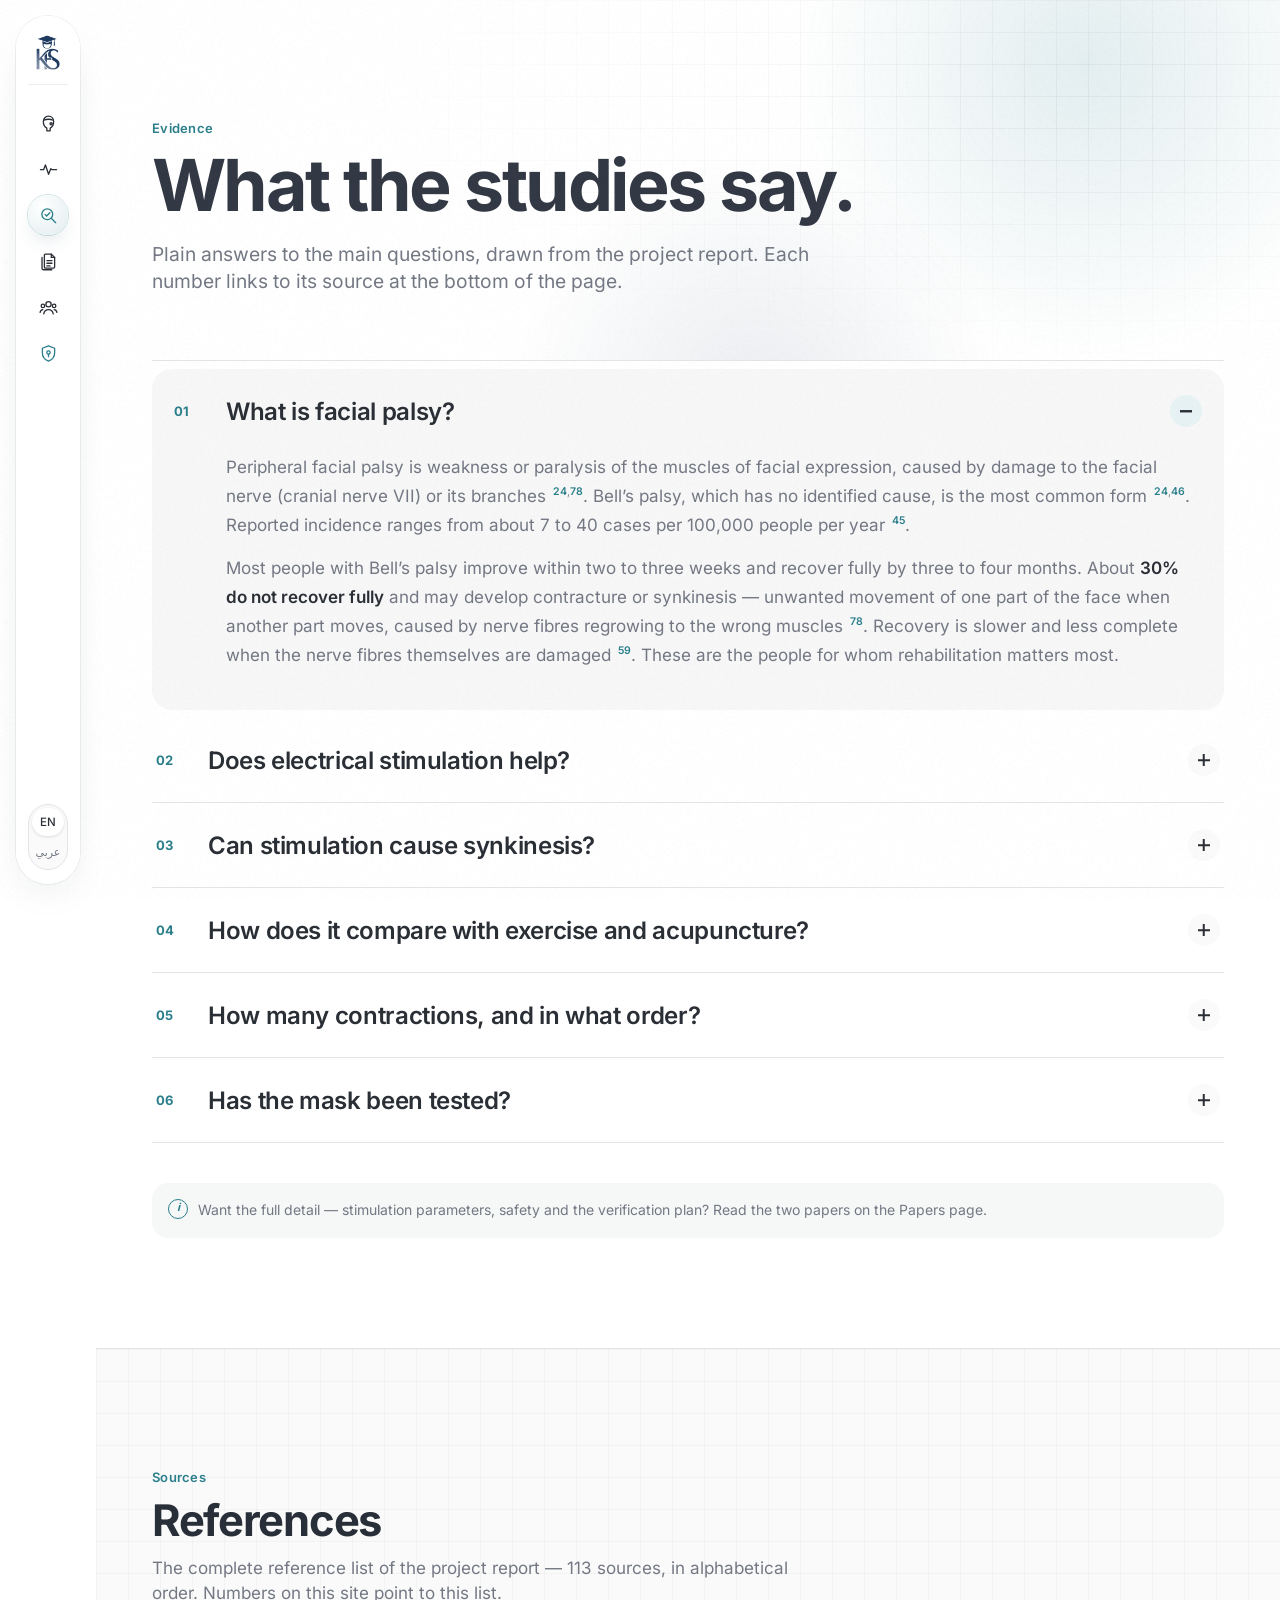
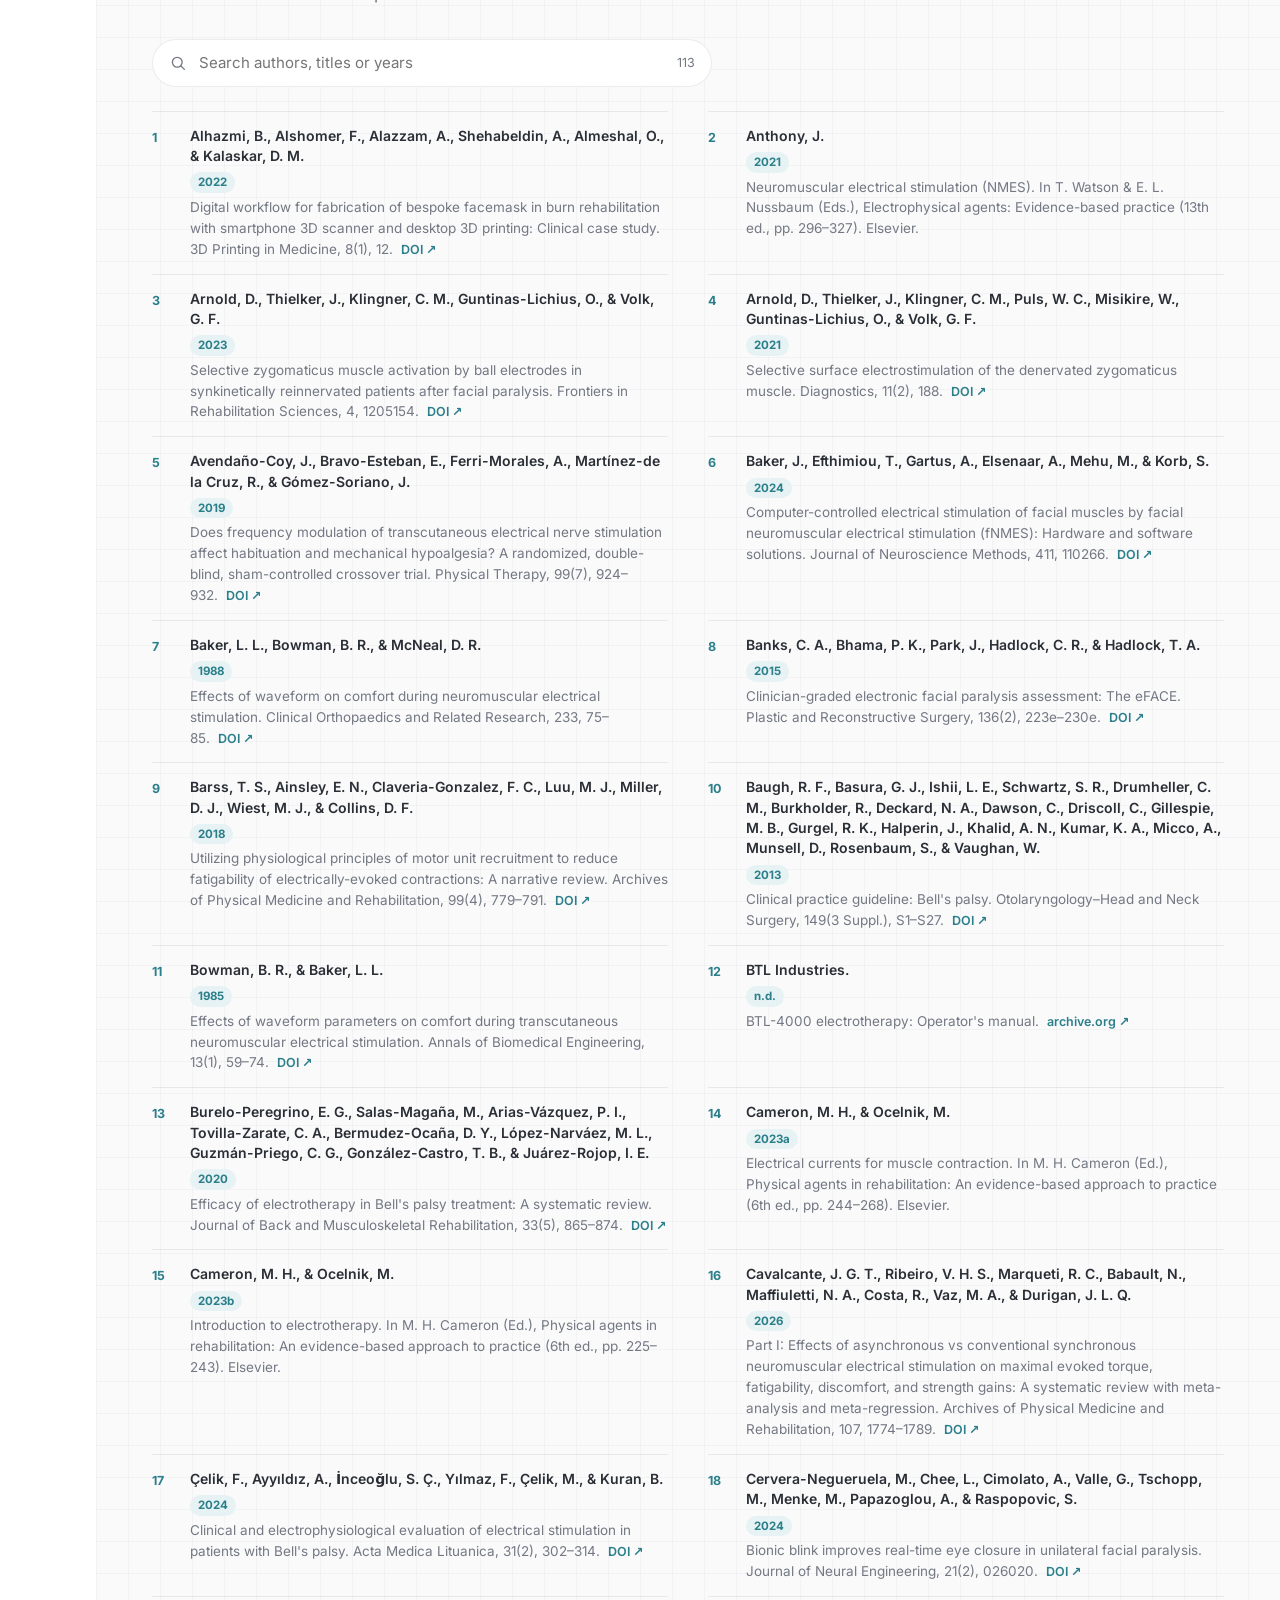
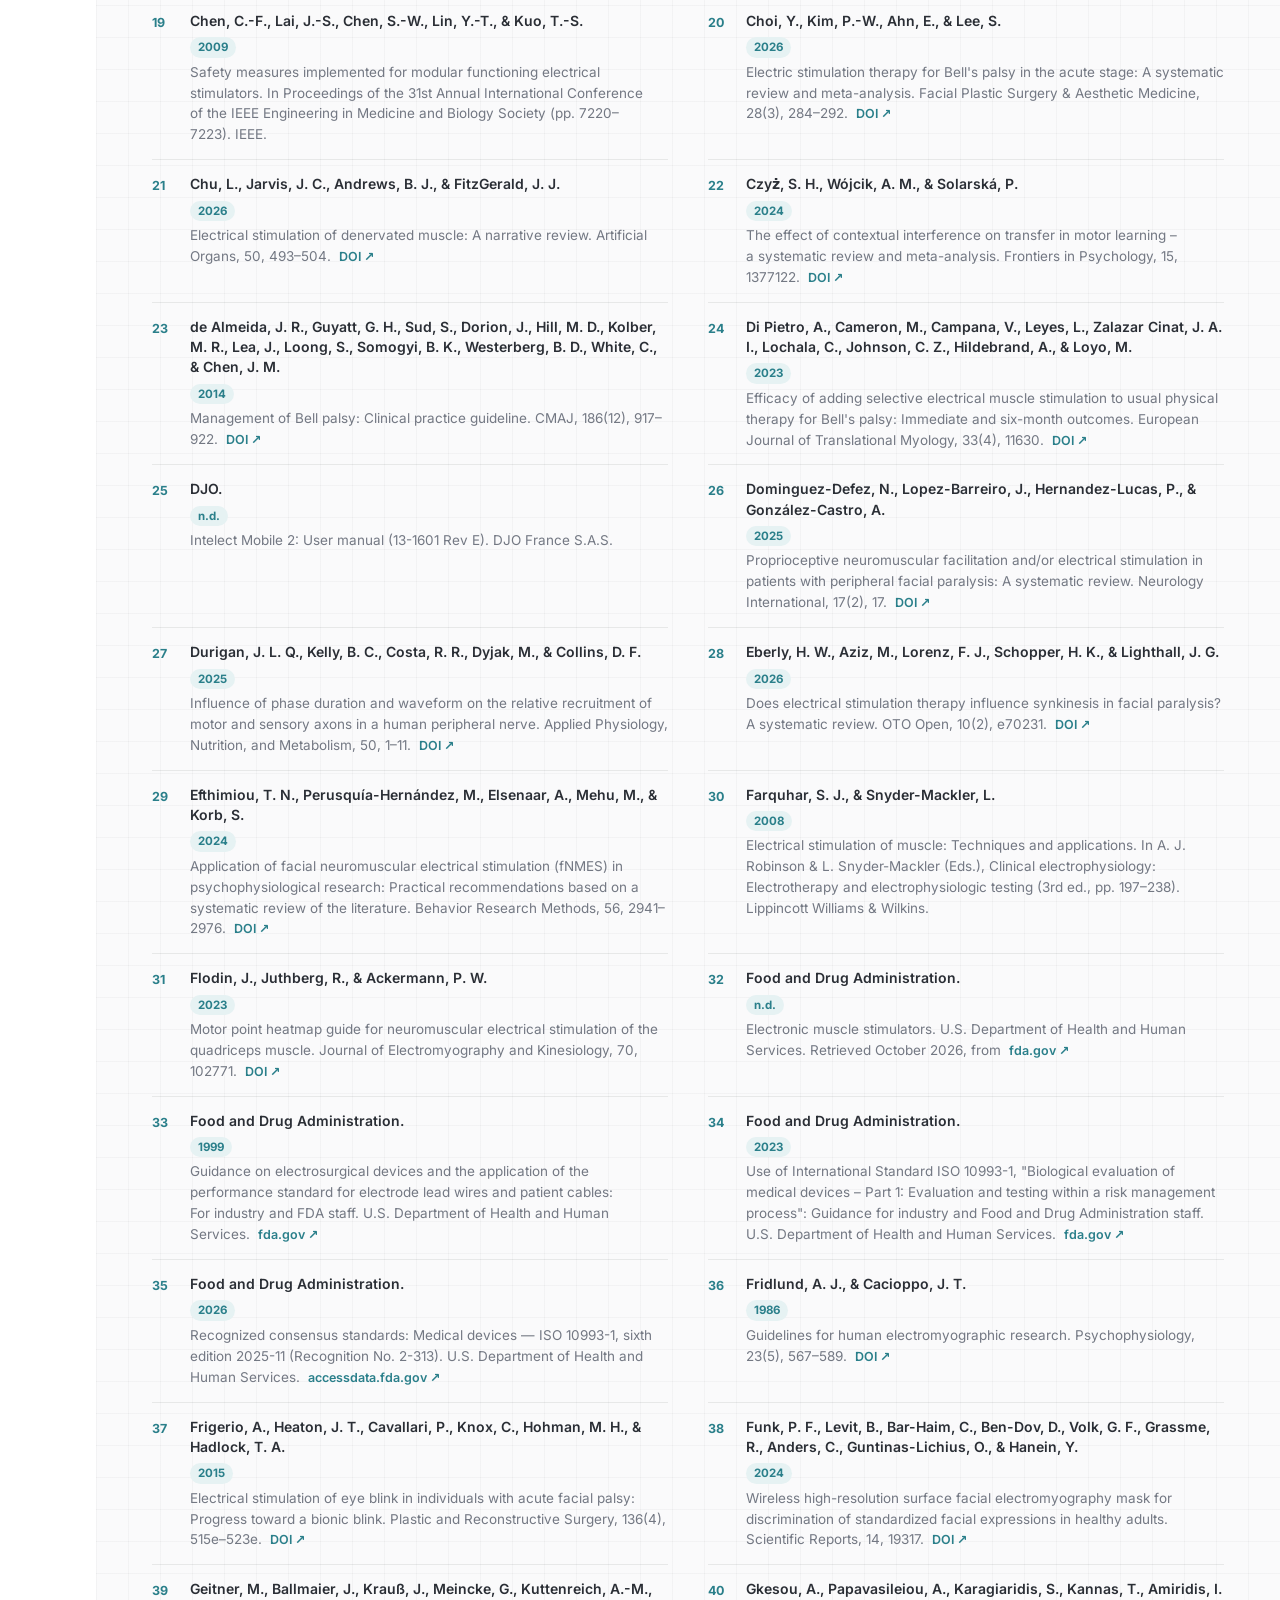
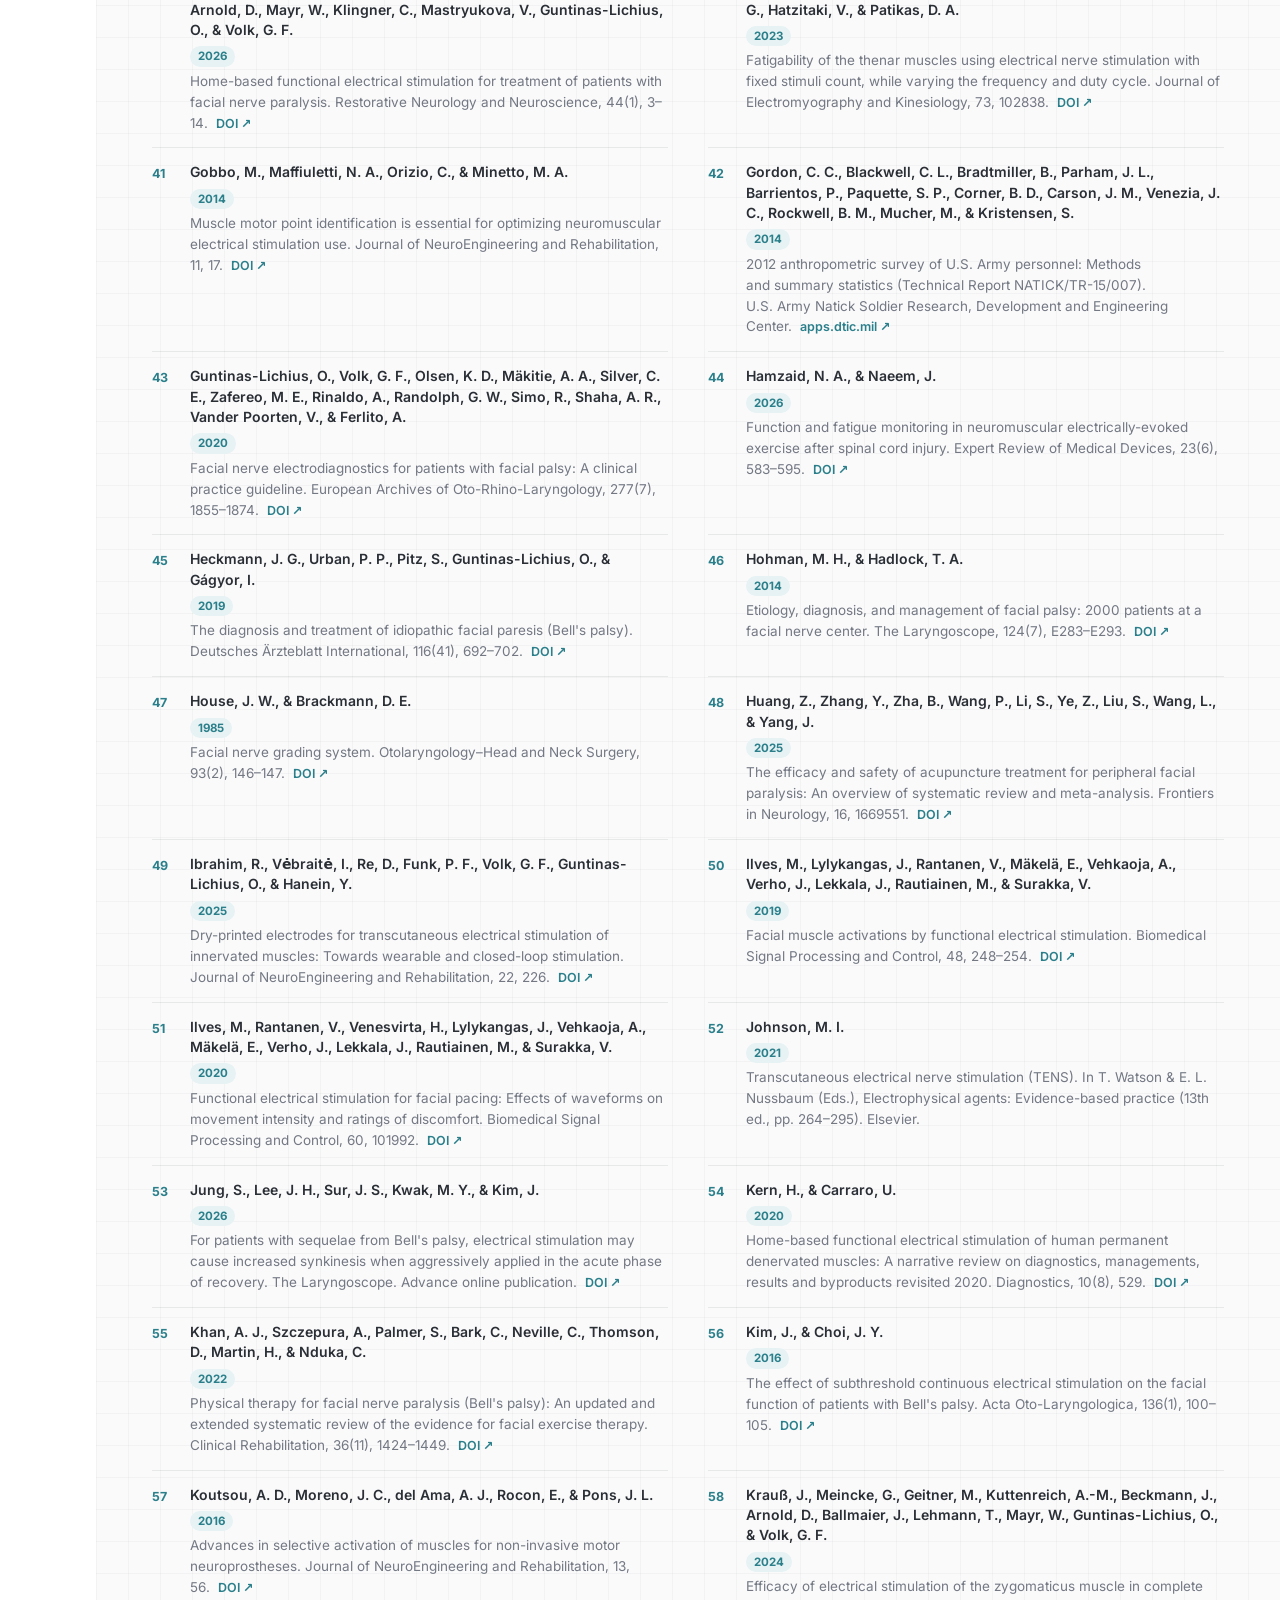
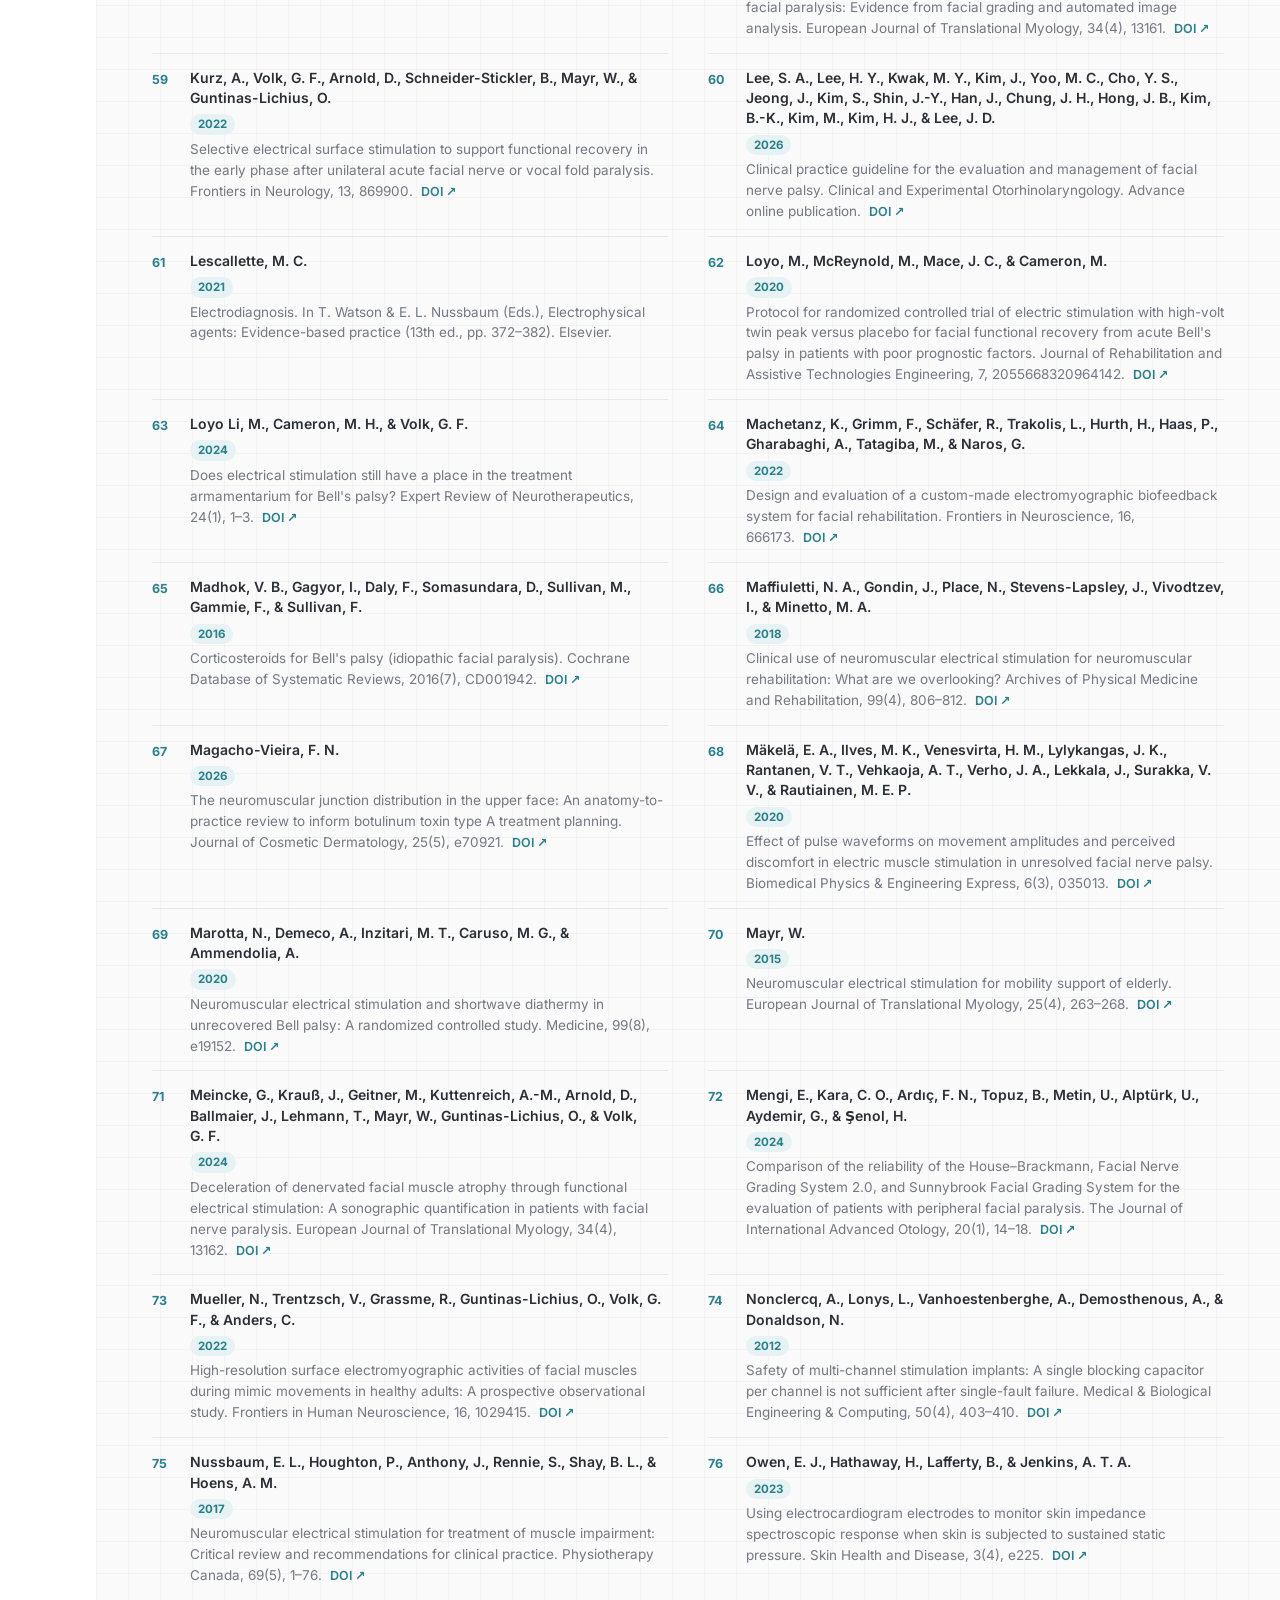
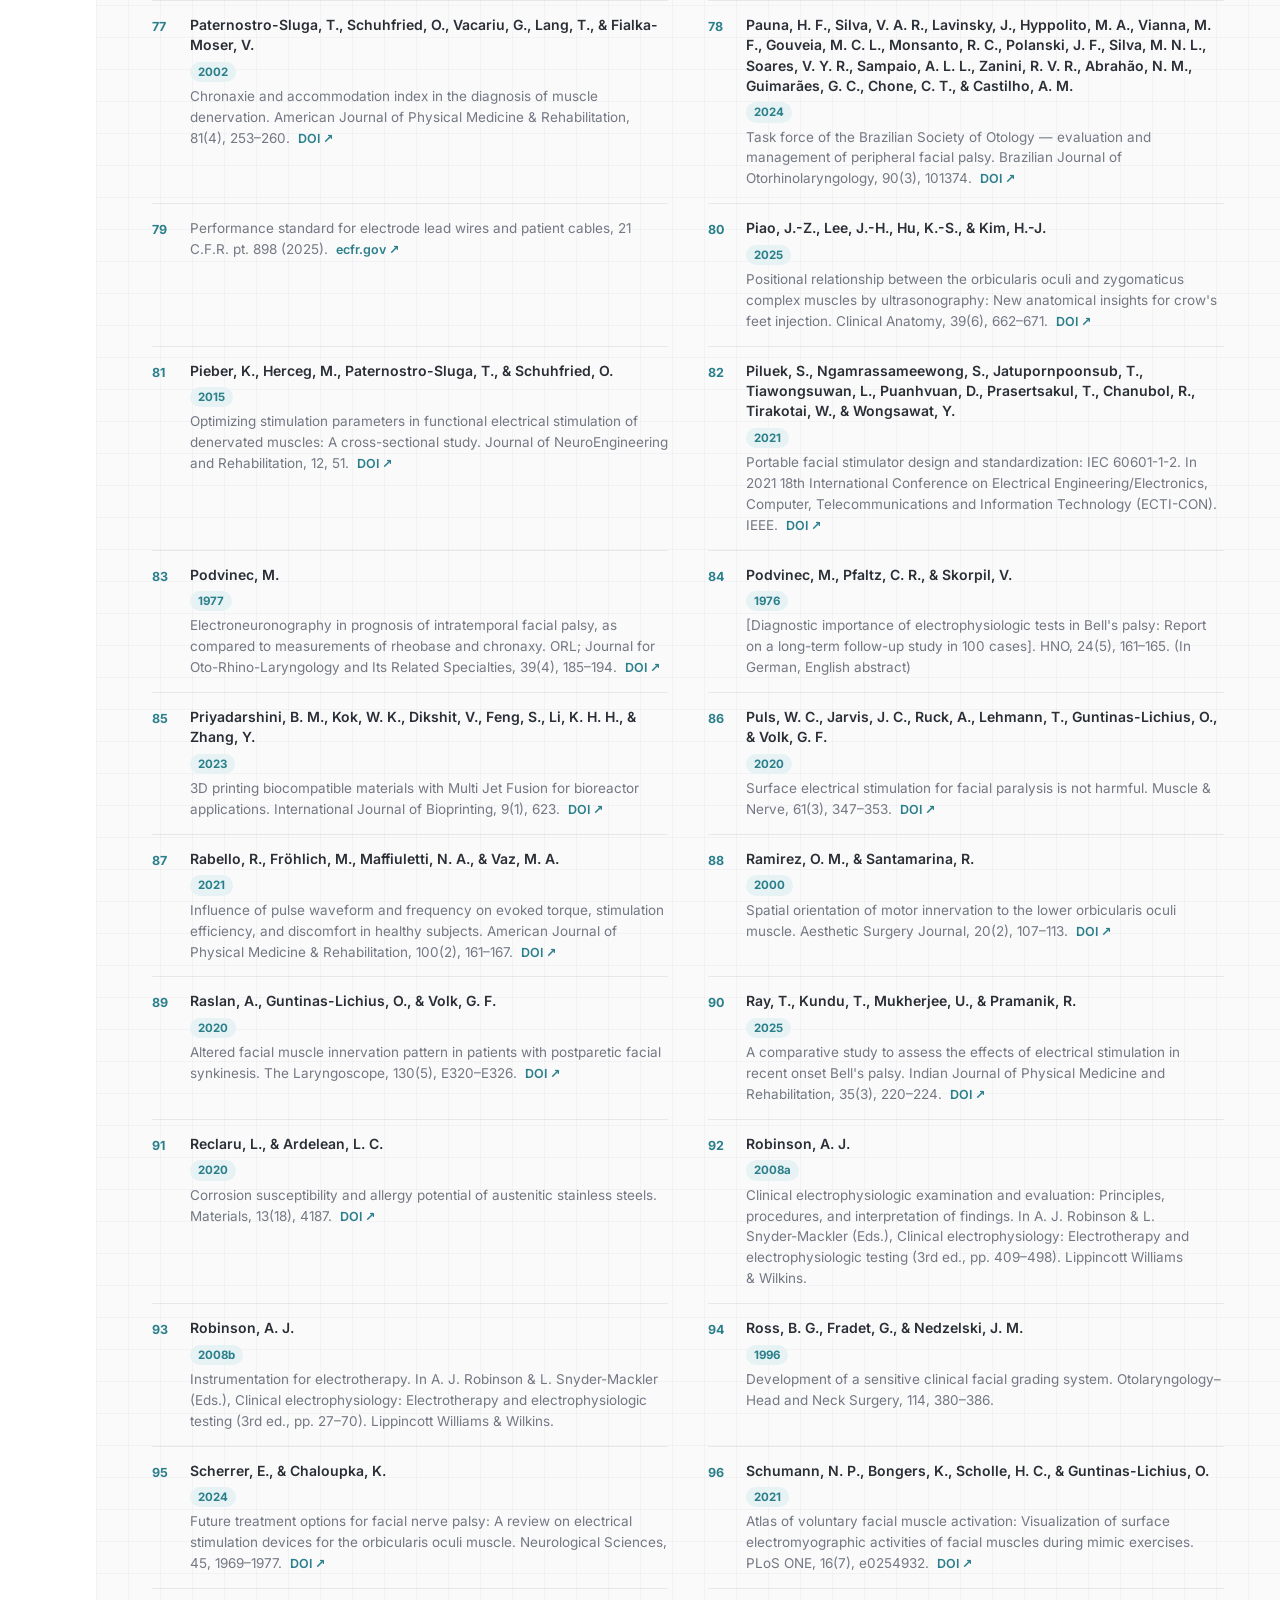
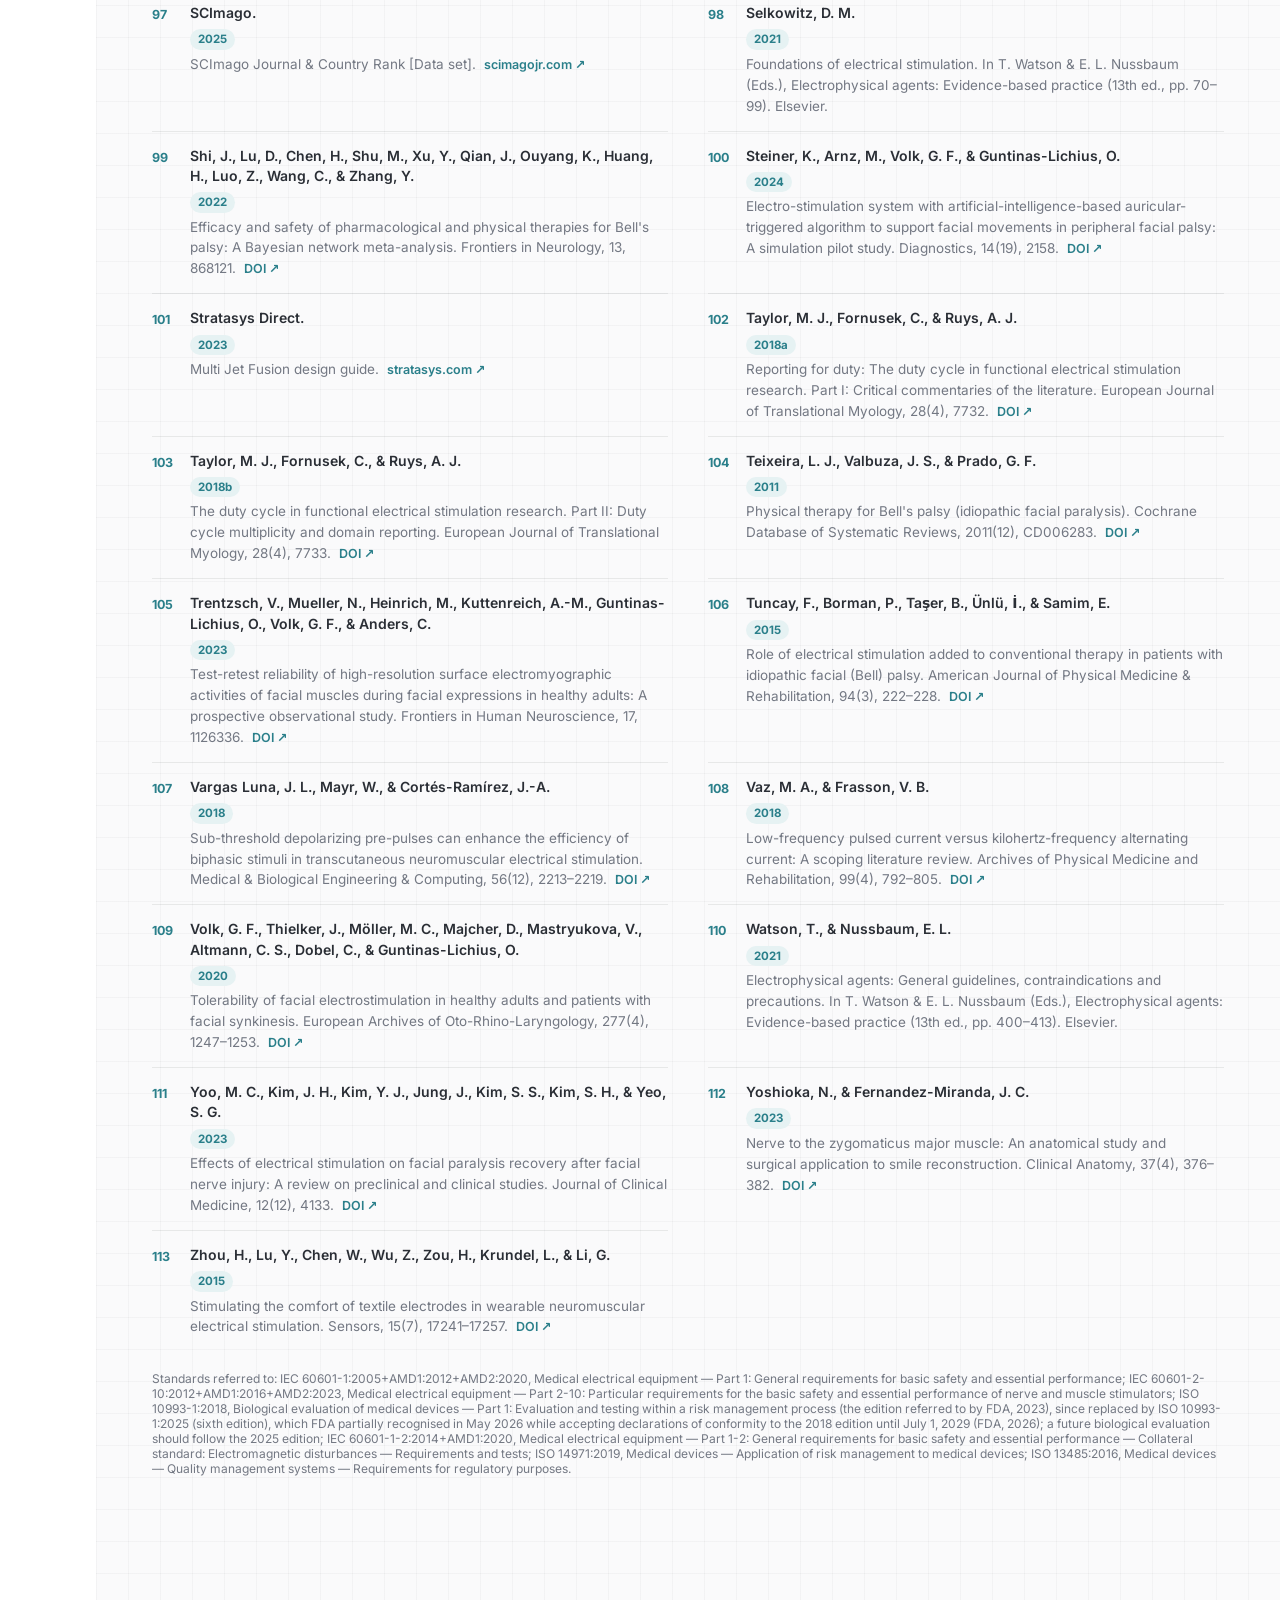
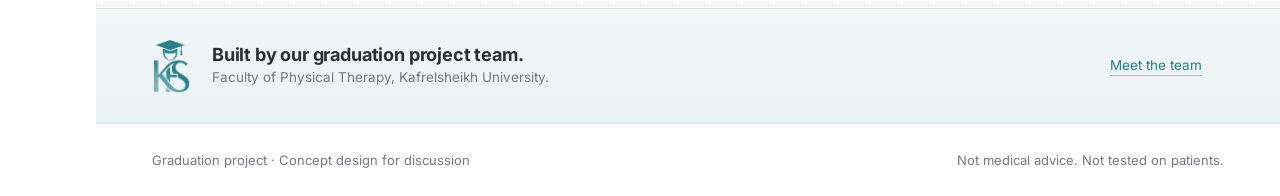
==== evidence.html @ 974e7511 "Story animation modes: Auto (plays once, page scrolls freely) or Scroll, with replay ring Co-Authore" ====
<!doctype html>
<html lang="en" dir="ltr">
<head>
<title>Evidence · Facial Rehabilitation Mask</title>
<meta charset="utf-8">
<meta name="viewport" content="width=device-width,initial-scale=1">
<meta name="description" content="An open-face electrical-stimulation mask for facial palsy rehabilitation — graduation project, Faculty of Physical Therapy, Kafrelsheikh University.">
<meta name="theme-color" content="#FFFFFF">
<link rel="icon" type="image/png" sizes="64x64" href="assets/favicon.png?v=6af64c73">
<link rel="apple-touch-icon" href="assets/apple-touch-icon.png?v=6af64c73">
<link rel="preload" href="assets/fonts/inter-latin-400-normal.woff2" as="font" type="font/woff2" crossorigin>
<link rel="stylesheet" href="assets/site.css?v=6af64c73">

</head>
<body>
<main id="main">
<section class="phero"><div class="wrap">
  <p class="eyebrow rv" data-i="hE"></p>
  <h1 class="rv" data-i="hT"></h1>
  <p class="lede rv" data-i="hL"></p>
</div></section>

<section style="padding-bottom:96px"><div class="wrap">
  <div class="acc rv">
    <details open><summary><span data-i="q1"></span><i aria-hidden="true"></i></summary><div class="body" data-i="a1"></div></details>
    <details><summary><span data-i="q2"></span><i aria-hidden="true"></i></summary><div class="body"><div data-i="a2"></div>
      <div class="ci"><svg viewBox="0 0 600 110" direction="ltr" data-scale="log" role="img" aria-label="Risk ratio 0.65, 95% confidence interval 0.48 to 0.88">
        <line x1="40" y1="60" x2="560" y2="60" stroke="var(--line)"/>
        <line x1="300" y1="22" x2="300" y2="84" stroke="var(--ink2)" stroke-dasharray="3 4"/>
        <g id="ciBar"><line x1="125" y1="50" x2="270" y2="50" stroke="var(--teal)" stroke-width="3" stroke-linecap="round"/><rect x="190" y="43" width="14" height="14" fill="var(--teal)"/></g>
        <text x="304" y="100" text-anchor="start" font-size="12" fill="var(--ink2)">1.0</text>
        <text x="125" y="100" text-anchor="middle" font-size="12" fill="var(--ink2)">0.48</text>
        <text x="266" y="100" text-anchor="end" font-size="12" fill="var(--ink2)">0.88</text>
        <text x="197" y="34" text-anchor="middle" font-size="13" font-weight="600" fill="var(--ink)">RR 0.65</text>
        <text x="60" y="22" font-size="12" fill="var(--ink2)" id="ciL"></text><text x="540" y="22" font-size="12" text-anchor="end" fill="var(--ink2)" id="ciR"></text>
      </svg><div class="cap" data-i="ciCap"></div></div></div></details>
    <details><summary><span data-i="q3"></span><i aria-hidden="true"></i></summary><div class="body" data-i="a3"></div></details>
    <details><summary><span data-i="q4"></span><i aria-hidden="true"></i></summary><div class="body" data-i="a4"></div></details>
    <details><summary><span data-i="q5"></span><i aria-hidden="true"></i></summary><div class="body" data-i="a5"></div></details>
    <details><summary><span data-i="q6"></span><i aria-hidden="true"></i></summary><div class="body" data-i="a6"></div></details>
  </div>
  <p class="strip rv" style="margin-top:40px" data-i="more"></p>
</div></section>

<section class="sec alt" id="refs"><div class="wrap">
  <p class="eyebrow" data-i="rE"></p>
  <h2 class="sec-h" data-i="rT"></h2>
  <p class="sec-p" data-i="rP" style="margin-bottom:32px"></p>
  <div class="rfind"><svg viewBox="0 0 24 24" aria-hidden="true"><circle cx="11" cy="11" r="6.5"/><path d="M16 16l4.5 4.5"/></svg><input id="rq" type="search" autocomplete="off" data-ia="placeholder:rQ" aria-label="Search references"><span id="rn" class="num"></span></div>
  <ol class="refs" id="reflist"></ol>
  <p class="note ltr" id="stdnote" style="margin-top:20px;text-align:left"></p>
</div></section>
</main>
<script type="module">
import { initSite, $ } from './assets/site.js?v=6af64c73';
import { REFS, STD } from './assets/refs.js?v=6af64c73';
const esc = s => s.replace(/&/g, '&amp;').replace(/</g, '&lt;');
const fmtRef = (r, i) => {
  const urlM = r.match(/https?:\/\/[^\s]+[^\s.,;)]/); const url = urlM ? urlM[0] : '';
  let body = url ? r.replace(url, '').replace(/\s+$/, '') : r;
  const m = body.match(/^(.*?)\s\((\d{4}[a-z]?|n\.d\.)\)\.\s(.*)$/);
  const host = url ? (url.includes('doi.org') ? 'DOI' : new URL(url).hostname.replace(/^www\./, '')) : '';
  const link = url ? ` <a class="rl" href="${url}" target="_blank" rel="noopener">${host} ↗</a>` : '';
  const inner = m ? `<span class="ra">${esc(m[1])}</span><span class="ry num">${m[2]}</span><span class="rt">${esc(m[3])}${link}</span>` : `<span class="rt">${esc(body)}${link}</span>`;
  return `<li id="r-${i + 1}" data-q="${esc(r.toLowerCase())}"><b class="rnum num">${i + 1}</b><div>${inner}</div></li>`;
};
$('#reflist').innerHTML = REFS.map(fmtRef).join('');
const rq = $('#rq'), rn = $('#rn'), items = [...document.querySelectorAll('#reflist li')];
const filt = () => { const q = rq.value.trim().toLowerCase(); let n = 0; items.forEach(li => { const ok = !q || li.dataset.q.includes(q); li.hidden = !ok; n += ok; }); rn.textContent = q ? n + ' / ' + items.length : items.length; };
rq.addEventListener('input', filt); filt();
document.querySelectorAll('.acc summary').forEach((s, i) => s.insertAdjacentHTML('afterbegin', `<b class="qn num">${String(i + 1).padStart(2, '0')}</b>`));
$('#stdnote').textContent = STD;
const T = {
 en: {
  hE: 'Evidence', hT: 'What the studies say.', hL: 'Plain answers to the main questions, drawn from the project report. Each number links to its source at the bottom of the page.',
  q1: 'What is facial palsy?',
  a1: '<p>Peripheral facial palsy is weakness or paralysis of the muscles of facial expression, caused by damage to the facial nerve (cranial nerve VII) or its branches [[DiPietro2023,Pauna2024]]. Bell’s palsy, which has no identified cause, is the most common form [[Hohman2014,DiPietro2023]]. Reported incidence ranges from about 7 to 40 cases per 100,000 people per year [[Heckmann2019]].</p><p>Most people with Bell’s palsy improve within two to three weeks and recover fully by three to four months. About <strong>30% do not recover fully</strong> and may develop contracture or synkinesis — unwanted movement of one part of the face when another part moves, caused by nerve fibres regrowing to the wrong muscles [[Pauna2024]]. Recovery is slower and less complete when the nerve fibres themselves are damaged [[Kurz2022]]. These are the people for whom rehabilitation matters most.</p>',
  q2: 'Does electrical stimulation help?',
  a2: '<p><strong>The evidence is mixed.</strong> None of the guidelines in our evidence base recommends electrical stimulation; two advise against it [[deAlmeida2014,Pauna2024]], and the newest does not address it [[Lee2026]].</p><p>The electrotherapy textbook counts seven controlled trials in Bell’s palsy: five found a weak benefit and two found neither benefit nor harm, with small samples and variable parameters [[Cameron2023a]]. A 2020 review reported improvement when stimulation was combined with other treatments [[Burelo2020]]. A 2026 meta-analysis found that stimulation started within seven days reduced the risk of incomplete recovery — but 13 of its 14 trials used electroacupuncture, so the result does not transfer directly to the surface stimulation this mask would deliver [[Choi2026]].</p>',
  ciL: 'favours stimulation', ciR: 'favours usual care',
  ciCap: 'Risk of incomplete recovery, add-on stimulation vs usual care: risk ratio 0.65 (95% CI 0.48–0.88), moderate certainty [[Choi2026]]. Values below 1 favour stimulation.',
  q3: 'Can stimulation cause synkinesis?',
  a3: '<p>It is a known concern. Stimulation could reinforce misdirected nerve regrowth, which is why selective, well-controlled stimulation and monitoring for synkinesis matter [[Yoo2023]].</p><p>A 2026 review of six studies found that stimulation appeared to help overall facial function <strong>without significant extra risk of synkinesis</strong>, while calling for more research [[Eberly2026]]. In contrast, a 2026 cohort of 317 patients with severe Bell’s palsy linked <strong>non-selective</strong> stimulation with higher synkinesis scores, most of all when it was started in the acute phase [[Jung2026]].</p>',
  q4: 'How does it compare with exercise and acupuncture?',
  a4: '<p><strong>Exercise has the more consistent evidence.</strong> A Cochrane review found low-quality evidence that tailored facial exercises help [[Teixeira2011]]; a 2022 update added seven trials, and all four high-quality ones were positive [[Khan2022]]. In the analyses behind the 2026 Korean guideline, facial rehabilitation raised the Sunnybrook score by about 11.9 points, above the 10-point minimal clinically important difference [[Lee2026]].</p><p>Acupuncture has many reviews, but of low quality: of 17 systematic reviews, 14 were rated very low and 3 low [[Huang2025]], and neither the American nor the Brazilian guideline recommends it [[Baugh2013,Pauna2024]].</p><p>That is why the mask is designed to <strong>add to</strong> exercise therapy, not replace it.</p>',
  q5: 'How many contractions, and in what order?',
  a5: '<p>In the project, muscles are stimulated one at a time, and <strong>all contractions for one muscle are completed before the next muscle starts</strong>. The number is set by the clinician. Published Bell’s palsy studies used:</p><ul><li>3 sets of 30 minimal contractions per muscle [[Tuncay2015,Ray2025]]</li><li>5 strong contractions per muscle [[DiPietro2023]]</li><li>10 contractions per muscle, one muscle at a time — a trial protocol that has not yet reported results [[Loyo2020]]</li></ul><p>No study has compared this order with moving to the next muscle after each contraction, so the order is a design choice still to be evaluated. Each contraction ramps up, holds and ramps down — ramps help to prevent pain [[Nussbaum2017]].</p>',
  q6: 'Has the mask been tested?',
  a6: '<p><strong>Not yet.</strong> The project covers the evidence review, the design requirements and a concept design. No bench or clinical testing has been done. Any study on volunteers or patients would need ethics approval and clinical supervision, and the device is meant as a rehabilitation aid used under a clinician’s control, alongside medical treatment and exercise therapy.</p>',
  more: 'Want the full detail — stimulation parameters, safety and the verification plan? Read the two papers on the Papers page.',
  rQ: 'Search authors, titles or years', rE: 'Sources', rT: 'References', rP: 'The complete reference list of the project report — 113 sources, in alphabetical order. Numbers on this site point to this list.',
 },
 ar: {
  hE: 'الأدلة', hT: 'ماذا تقول الدراسات؟', hL: 'إجابات مبسّطة عن الأسئلة الأساسية، مأخوذة من تقرير المشروع. كل رقم يقودك إلى مصدره في أسفل الصفحة.',
  q1: 'ما هو شلل الوجه؟',
  a1: '<p>شلل الوجه الطرفي هو ضعف أو شلل في عضلات تعبيرات الوجه، سببه إصابة العصب الوجهي (العصب القحفي السابع) أو فروعه [[DiPietro2023,Pauna2024]]. وشلل بِل، الذي لا يُعرف له سبب محدد، هو أكثر أنواعه شيوعًا [[Hohman2014,DiPietro2023]]. وتتراوح الإصابات الجديدة المسجّلة بين نحو 7 و40 حالة لكل 100,000 شخص سنويًا [[Heckmann2019]].</p><p>معظم مرضى شلل بِل يتحسنون خلال أسبوعين إلى ثلاثة، ويتعافون تمامًا خلال ثلاثة إلى أربعة أشهر. لكن <strong>نحو 30% لا يتعافون تمامًا</strong>، وقد تظهر لديهم تقلصات أو حركات مصاحبة (synkinesis)، أي أن يتحرك جزء من الوجه دون إرادة عند تحريك جزء آخر، لأن الألياف العصبية تنمو من جديد نحو عضلات خاطئة [[Pauna2024]]. ويكون التعافي أبطأ وأقل اكتمالًا عندما تتضرر الألياف العصبية نفسها [[Kurz2022]]. وهؤلاء هم أكثر من يحتاج إلى التأهيل.</p>',
  q2: 'هل يفيد التحفيز الكهربائي؟',
  a2: '<p><strong>الأدلة متباينة.</strong> لا يوصي أيٌّ من الأدلة الإرشادية التي راجعناها بالتحفيز الكهربائي، واثنان منها ينصحان بعدم استخدامه [[deAlmeida2014,Pauna2024]]، وأحدثها لا يتناوله [[Lee2026]].</p><p>يذكر كتاب العلاج الكهربائي سبع تجارب مضبوطة في شلل بِل: خمس وجدت فائدة ضعيفة، واثنتان لم تجدا فائدة ولا ضررًا، مع عيّنات صغيرة ومعاملات متفاوتة [[Cameron2023a]]. ووجدت مراجعة عام 2020 تحسنًا عند الجمع بين التحفيز وعلاجات أخرى [[Burelo2020]]. ووجد تحليل تجميعي عام 2026 أن التحفيز الذي يبدأ خلال سبعة أيام قلّل خطر عدم التعافي الكامل، لكن 13 من تجاربه الأربع عشرة استخدمت الوخز بالإبر الكهربائي، فلا تنطبق النتيجة مباشرة على التحفيز السطحي الذي سيقدّمه هذا القناع [[Choi2026]].</p>',
  ciL: 'لصالح التحفيز', ciR: 'لصالح الرعاية المعتادة',
  ciCap: 'خطر عدم التعافي الكامل، التحفيز الإضافي مقابل الرعاية المعتادة: نسبة الخطر 0.65 (فاصل الثقة 95%: 0.48–0.88)، بدرجة يقين متوسطة [[Choi2026]]. القيم الأقل من 1 لصالح التحفيز.',
  q3: 'هل يمكن أن يسبب التحفيز حركات مصاحبة (synkinesis)؟',
  a3: '<p>هذا قلق معروف. قد يعزّز التحفيز نموّ الألياف العصبية في الاتجاه الخاطئ، ولذلك يهمّ أن يكون التحفيز انتقائيًا ومضبوطًا، مع متابعة ظهور الحركات المصاحبة [[Yoo2023]].</p><p>وجدت مراجعة عام 2026 لست دراسات أن التحفيز بدا مفيدًا لوظيفة الوجه عمومًا <strong>دون خطر إضافي واضح للحركات المصاحبة</strong>، مع الدعوة إلى مزيد من البحث [[Eberly2026]]. وفي المقابل، ربطت دراسة أترابية عام 2026 شملت 317 مريضًا بشلل بِل الشديد بين التحفيز <strong>غير الانتقائي</strong> وارتفاع درجات الحركات المصاحبة، وخاصة عند بدئه في المرحلة الحادة [[Jung2026]].</p>',
  q4: 'كيف يُقارن بالتمارين والوخز بالإبر؟',
  a4: '<p><strong>أدلة التمارين أكثر اتساقًا.</strong> وجدت مراجعة كوكرين أدلة منخفضة الجودة على فائدة تمارين الوجه المصمّمة لكل مريض [[Teixeira2011]]، وأضاف تحديث عام 2022 سبع تجارب، كانت الأربع عالية الجودة منها إيجابية [[Khan2022]]. وفي التحليلات التي بُني عليها الدليل الكوري لعام 2026، رفع تأهيل الوجه درجة Sunnybrook بنحو 11.9 نقطة، وهو أعلى من الحد الأدنى للفرق المهم سريريًا وهو 10 نقاط [[Lee2026]].</p><p>أما الوخز بالإبر فله مراجعات كثيرة لكن جودتها منخفضة: من 17 مراجعة منهجية، قُيّمت 14 بجودة منخفضة جدًا و3 بجودة منخفضة [[Huang2025]]، ولا يوصي به الدليل الأمريكي ولا البرازيلي [[Baugh2013,Pauna2024]].</p><p>ولهذا صُمّم القناع ليكون <strong>إضافة إلى</strong> العلاج بالتمارين، لا بديلًا عنه.</p>',
  q5: 'كم انقباضة، وبأي ترتيب؟',
  a5: '<p>في المشروع تُحفَّز العضلات واحدة تلو الأخرى، <strong>وتكتمل كل انقباضات العضلة قبل أن تبدأ العضلة التالية</strong>. ويحدّد المعالج العدد. استخدمت دراسات شلل بِل المنشورة:</p><ul><li>3 مجموعات من 30 انقباضة بسيطة لكل عضلة [[Tuncay2015,Ray2025]]</li><li>5 انقباضات قوية لكل عضلة [[DiPietro2023]]</li><li>10 انقباضات لكل عضلة، عضلة واحدة في كل مرة، في بروتوكول تجربة لم تُنشر نتائجه بعد [[Loyo2020]]</li></ul><p>لم تقارن أي دراسة هذا الترتيب بالانتقال إلى العضلة التالية بعد كل انقباضة، فالترتيب اختيار تصميمي ما زال يحتاج تقييمًا. وكل انقباضة تبدأ بصعود تدريجي ثم ثبات ثم نزول، والصعود التدريجي يساعد على تجنّب الألم [[Nussbaum2017]].</p>',
  q6: 'هل جُرِّب القناع؟',
  a6: '<p><strong>ليس بعد.</strong> يشمل المشروع مراجعة الأدلة ومتطلبات التصميم وتصميمًا تصوّريًا، ولم تُجرَ أي اختبارات معملية أو سريرية. وأي دراسة على متطوعين أو مرضى تحتاج موافقة لجنة أخلاقيات وإشرافًا سريريًا، والجهاز مقصود به أن يكون وسيلة مساعدة في التأهيل تحت إشراف المعالج، إلى جانب العلاج الطبي والتمارين.</p>',
  more: 'تريد التفاصيل الكاملة، من معاملات التحفيز والسلامة إلى خطة التحقق؟ اقرأ البحثين في صفحة الأبحاث.',
  rQ: 'ابحث بالمؤلف أو العنوان أو السنة', rE: 'المصادر', rT: 'المراجع', rP: 'قائمة المراجع الكاملة لتقرير المشروع: 113 مصدرًا مرتّبة أبجديًا. الأرقام في الموقع تشير إلى هذه القائمة.',
 },
};
initSite({ page: 'evidence', T, onLang: (l, t) => { $('#ciL').textContent = t.ciL; $('#ciR').textContent = t.ciR; } });
// animate the CI bar when the answer opens
document.querySelectorAll('.acc details').forEach(d => d.addEventListener('toggle', () => { if (d.open) { const g = d.querySelector('#ciBar'); if (g) { g.style.transition = 'none'; g.style.opacity = 0; g.style.transform = 'scaleX(.2)'; g.style.transformOrigin = '197px 50px'; requestAnimationFrame(() => { g.style.transition = 'opacity .8s, transform .9s cubic-bezier(.2,.7,.2,1)'; g.style.opacity = 1; g.style.transform = 'none'; }); } } }));
if (location.hash.startsWith('#r-')) { const li = document.querySelector(location.hash); li && li.scrollIntoView(); }
window.__done = true;
</script>
</body>
</html>
---- assets/site.css ----
/* inter-latin-400-normal */
@font-face {
  font-family: 'Inter';
  font-style: normal;
  font-display: swap;
  font-weight: 400;
  src: url(fonts/inter-latin-400-normal.woff2) format('woff2');
}/* inter-latin-500-normal */
@font-face {
  font-family: 'Inter';
  font-style: normal;
  font-display: swap;
  font-weight: 500;
  src: url(fonts/inter-latin-500-normal.woff2) format('woff2');
}/* inter-latin-600-normal */
@font-face {
  font-family: 'Inter';
  font-style: normal;
  font-display: swap;
  font-weight: 600;
  src: url(fonts/inter-latin-600-normal.woff2) format('woff2');
}/* inter-latin-700-normal */
@font-face {
  font-family: 'Inter';
  font-style: normal;
  font-display: swap;
  font-weight: 700;
  src: url(fonts/inter-latin-700-normal.woff2) format('woff2');
}/* amiri-arabic-400-normal */
@font-face {
  font-family: 'Amiri';
  font-style: normal;
  font-display: swap;
  font-weight: 400;
  src: url(fonts/amiri-arabic-400-normal.woff2) format('woff2');
}/* amiri-arabic-700-normal */
@font-face {
  font-family: 'Amiri';
  font-style: normal;
  font-display: swap;
  font-weight: 700;
  src: url(fonts/amiri-arabic-700-normal.woff2) format('woff2');
}/* noto-naskh-arabic-arabic-400-normal */
@font-face {
  font-family: 'Noto Naskh Arabic';
  font-style: normal;
  font-display: swap;
  font-weight: 400;
  src: url(fonts/noto-naskh-arabic-arabic-400-normal.woff2) format('woff2');
}/* noto-naskh-arabic-arabic-500-normal */
@font-face {
  font-family: 'Noto Naskh Arabic';
  font-style: normal;
  font-display: swap;
  font-weight: 500;
  src: url(fonts/noto-naskh-arabic-arabic-500-normal.woff2) format('woff2');
}/* noto-naskh-arabic-arabic-600-normal */
@font-face {
  font-family: 'Noto Naskh Arabic';
  font-style: normal;
  font-display: swap;
  font-weight: 600;
  src: url(fonts/noto-naskh-arabic-arabic-600-normal.woff2) format('woff2');
}/* noto-naskh-arabic-arabic-700-normal */
@font-face {
  font-family: 'Noto Naskh Arabic';
  font-style: normal;
  font-display: swap;
  font-weight: 700;
  src: url(fonts/noto-naskh-arabic-arabic-700-normal.woff2) format('woff2');
}/* ibm-plex-sans-arabic-arabic-400-normal */
@font-face {
  font-family: 'IBM Plex Sans Arabic';
  font-style: normal;
  font-display: swap;
  font-weight: 400;
  src: url(fonts/ibm-plex-sans-arabic-arabic-400-normal.woff2) format('woff2');
}/* ibm-plex-sans-arabic-arabic-500-normal */
@font-face {
  font-family: 'IBM Plex Sans Arabic';
  font-style: normal;
  font-display: swap;
  font-weight: 500;
  src: url(fonts/ibm-plex-sans-arabic-arabic-500-normal.woff2) format('woff2');
}/* ibm-plex-sans-arabic-arabic-600-normal */
@font-face {
  font-family: 'IBM Plex Sans Arabic';
  font-style: normal;
  font-display: swap;
  font-weight: 600;
  src: url(fonts/ibm-plex-sans-arabic-arabic-600-normal.woff2) format('woff2');
}
:root{
  --bg:#FFFFFF; --bg2:#F5F5F7; --ink:#1D1D1F; --ink2:#6E6E73; --line:#E3E3E8;
  --teal:#2A7F8A; --teal-soft:#E6F2F3; --navy:#1F3A5F; --caveat:#FFF4EA; --caveat-ink:#8A4B12;
  --brand:#0F4A45; --card:#FFFFFF; --shadow:0 1px 2px rgba(0,0,0,.04),0 8px 30px rgba(0,0,0,.06);
  --r-s:10px; --r-m:18px; --r-l:28px;
  --ease:cubic-bezier(.2,.7,.2,1); --t1:200ms; --t2:420ms; --t3:700ms;
  --font:"Inter",system-ui,-apple-system,"Segoe UI",sans-serif;
}
:root{--f-display:var(--font);--f-ui:var(--font)}
/* Arabic: classic Naskh for display + reading, a clean sans only for small UI labels.
   "Thmanyah" is listed first so the official files can be dropped in later. */
:root[lang="ar"]{--font:"Thmanyah Serif Text","Noto Naskh Arabic","Amiri",serif;--f-display:"Thmanyah Serif Display","Amiri","Noto Naskh Arabic",serif;--f-ui:"Thmanyah Sans","IBM Plex Sans Arabic","Inter",sans-serif}
:root[lang="ar"] h1,:root[lang="ar"] .h1,:root[lang="ar"] .sec-h,:root[lang="ar"] .dframe .dc .t,:root[lang="ar"] .mframe .mc .t,:root[lang="ar"] .stats .v,:root[lang="ar"] .pcover h3{font-family:var(--f-display);font-weight:700}
:root[lang="ar"] nav,:root[lang="ar"] .eyebrow,:root[lang="ar"] .k,:root[lang="ar"] .chip,:root[lang="ar"] .btn,:root[lang="ar"] .callout,:root[lang="ar"] .tag3d,:root[lang="ar"] .chip-caveat,:root[lang="ar"] .hint,:root[lang="ar"] .sidepick,:root[lang="ar"] .ch,:root[lang="ar"] .note,:root[lang="ar"] .fl,:root[lang="ar"] .stats .src,:root[lang="ar"] .pmeta,:root[lang="ar"] .flow text{font-family:var(--f-ui)}
:root[lang="ar"] .lede,:root[lang="ar"] .sec-p,:root[lang="ar"] p,:root[lang="ar"] li,:root[lang="ar"] td{line-height:1.95}
:root[lang="ar"] .lede{font-size:clamp(18px,1.6vw,22px)}
:root[lang="ar"] h1,:root[lang="ar"] .h1{font-size:clamp(44px,5.8vw,76px);line-height:1.38}
:root[lang="ar"] .sec-h{font-size:clamp(34px,3.8vw,52px);line-height:1.4}
:root[lang="ar"] .eyebrow{font-size:14px}
h1,.h1,.sec-h{text-wrap:balance} p,.lede,li{text-wrap:pretty}
@media (prefers-color-scheme:dark){:root:not([data-theme="light"]){
  --bg:#000000; --bg2:#111113; --ink:#F5F5F7; --ink2:#A1A1A6; --line:#2C2C2E;
  --teal:#5BB8C3; --teal-soft:#0F2A2E; --navy:#9DB6D8; --caveat:#2A1E12; --caveat-ink:#F3C08A; --brand:#E8E2D4; --card:#1C1C1E; --shadow:0 0 0 1px #2C2C2E}}
:root[data-theme="dark"]{
  --bg:#000000; --bg2:#111113; --ink:#F5F5F7; --ink2:#A1A1A6; --line:#2C2C2E;
  --teal:#5BB8C3; --teal-soft:#0F2A2E; --navy:#9DB6D8; --caveat:#2A1E12; --caveat-ink:#F3C08A; --brand:#E8E2D4; --card:#1C1C1E; --shadow:0 0 0 1px #2C2C2E}
*{box-sizing:border-box}
html,body{margin:0;background:var(--bg);color:var(--ink);font-family:var(--font);-webkit-font-smoothing:antialiased}
body{overflow-x:hidden}
.num,.ltr{direction:ltr;unicode-bidi:isolate}
a{color:inherit}
.wrap{max-width:1120px;margin-inline:auto;padding-inline:24px}
@media (max-width:600px){.wrap{padding-inline:16px}}

/* nav */
nav{position:sticky;top:0;z-index:20;backdrop-filter:saturate(180%) blur(18px);-webkit-backdrop-filter:saturate(180%) blur(18px);background:color-mix(in srgb,var(--bg) 78%,transparent);border-bottom:1px solid var(--line)}
nav .wrap{display:flex;align-items:center;gap:16px;height:56px}
.brand{font-weight:600;font-size:15px;letter-spacing:-.01em;display:flex;align-items:center;gap:8px}
.brand i{width:22px;height:32px;display:inline-block;background:var(--brand);-webkit-mask:url(logo.png) center/contain no-repeat;mask:url(logo.png) center/contain no-repeat}
nav .sp{flex:1}
nav .tag{font-size:12px;color:var(--ink2)}
.seg{display:inline-flex;background:var(--bg2);border-radius:999px;padding:3px;border:1px solid var(--line)}
.seg button{border:0;background:transparent;color:var(--ink2);font:inherit;font-size:13px;font-weight:500;padding:5px 12px;border-radius:999px;cursor:pointer;transition:all var(--t1) var(--ease)}
.seg button[aria-pressed="true"]{background:var(--card);color:var(--ink);box-shadow:0 1px 3px rgba(0,0,0,.12)}
@media (max-width:600px){nav .tag{display:none}}

/* hero story */
.story{position:relative;height:640vh}
.stage{position:sticky;top:52px;height:calc(100vh - 52px);overflow:hidden;display:grid;grid-template-columns:1fr 1fr;align-items:center}
.stage canvas{opacity:0;transition:opacity 1.2s var(--ease);position:absolute;inset:0;width:100%;height:100%;display:block;-webkit-mask-image:linear-gradient(to bottom,#000 72%,transparent 97%);mask-image:linear-gradient(to bottom,#000 72%,transparent 97%)}
.copy{position:relative;z-index:2;padding-inline:max(24px,calc((100vw - 1120px)/2 + 24px)) 0;max-width:560px}
.beat{position:absolute;inset-inline-start:max(24px,calc((100vw - 1120px)/2 + 24px));top:50%;transform:translateY(calc(-50% + 16px));opacity:0;transition:opacity var(--t3) var(--ease),transform var(--t3) var(--ease);max-width:480px;pointer-events:none}
.beat.on{opacity:1;transform:translateY(-50%)}
.eyebrow{font-size:13px;font-weight:600;color:var(--teal);letter-spacing:.02em;margin:0 0 12px}
:root[lang="ar"] .eyebrow{letter-spacing:0}
h1,.h1{font-size:clamp(40px,5.6vw,72px);line-height:1.04;letter-spacing:-.035em;font-weight:700;margin:0 0 18px}
:root[lang="ar"] h1,:root[lang="ar"] .h1{letter-spacing:0;line-height:1.2}
.lede{font-size:clamp(17px,1.5vw,21px);line-height:1.45;color:var(--ink2);margin:0}
.callout{position:absolute;z-index:3;pointer-events:none;opacity:0;transition:opacity var(--t2) var(--ease)}
.callout.on{opacity:1}
.callout .pin{position:absolute;width:14px;height:14px;margin:-7px 0 0 -7px;border-radius:50%;background:var(--teal);box-shadow:0 0 0 6px color-mix(in srgb,var(--teal) 22%,transparent);animation:pulse 2.2s var(--ease) infinite}
@keyframes pulse{0%,100%{box-shadow:0 0 0 4px color-mix(in srgb,var(--teal) 25%,transparent)}50%{box-shadow:0 0 0 12px color-mix(in srgb,var(--teal) 0%,transparent)}}
.callout .lbl{display:inline-flex;gap:6px;position:absolute;top:-18px;white-space:nowrap;background:var(--card);border:1px solid var(--line);box-shadow:var(--shadow);border-radius:999px;padding:7px 14px;font-size:13px;font-weight:500;inset-inline-start:22px}
.callout .lbl b{color:var(--teal);font-weight:600;margin-inline-end:6px}
.progress{position:absolute;z-index:3;bottom:28px;inset-inline-start:max(24px,calc((100vw - 1120px)/2 + 24px));display:flex;gap:6px}
.progress span{width:22px;height:3px;border-radius:2px;background:var(--line);transition:background var(--t2) var(--ease)}
.progress span.on{background:var(--ink)}
.chip-caveat{position:absolute;z-index:3;bottom:22px;inset-inline-end:max(24px,calc((100vw - 1120px)/2 + 24px));font-size:12px;background:var(--caveat);color:var(--caveat-ink);padding:6px 12px;border-radius:999px}
.hint{position:absolute;bottom:64px;inset-inline-start:max(24px,calc((100vw - 1120px)/2 + 24px));font-size:12px;color:var(--ink2);z-index:3;transition:opacity var(--t2)}
@media (max-width:820px){
  .stage{grid-template-columns:1fr}
  .stage canvas{top:27%;height:73%}
  .beat{top:15%;transform:translateY(16px);inset-inline:16px;max-width:none}
  .beat.on{transform:none}
  h1,.h1{font-size:36px}
  .lede{font-size:16px}
  .progress,.hint{inset-inline-start:16px}.chip-caveat{inset-inline-end:16px;bottom:20px}
  .progress{bottom:62px}
  .hint{bottom:84px}
}

.tag3d{position:absolute;z-index:3;pointer-events:none;opacity:0;transition:opacity var(--t2) var(--ease)}
.tag3d.on{opacity:1}
.tag3d::before{content:"";position:absolute;width:7px;height:7px;margin:-3.5px 0 0 -3.5px;border-radius:50%;background:var(--ink)}
.tag3d span{position:absolute;top:-13px;left:14px;white-space:nowrap;font-size:12px;font-weight:500;background:color-mix(in srgb,var(--card) 88%,transparent);backdrop-filter:blur(8px);border:1px solid var(--line);border-radius:999px;padding:5px 11px}
.tag3d.flip span{left:auto;right:14px}
.sidepick{display:flex;align-items:center;gap:12px;margin-top:28px;font-size:13px;font-weight:500;color:var(--ink2)}
.sidepick i{position:relative;width:120px;height:4px;border-radius:2px;background:var(--line)}
.sidepick i b{position:absolute;top:-5px;width:14px;height:14px;border-radius:50%;background:var(--teal);inset-inline-start:0;box-shadow:0 0 0 5px color-mix(in srgb,var(--teal) 18%,transparent)}
.sidepick span.on{color:var(--ink)}
.legend{display:none;margin:18px 0 0;padding:0;list-style:none;font-size:13px;color:var(--ink2);columns:2;column-gap:16px}
.legend li{margin-bottom:6px;break-inside:avoid}.legend b{color:var(--ink);margin-inline-end:6px}
.flow-m{display:none}
@media (max-width:820px){
  .tag3d span{padding:0;width:22px;height:22px;top:-11px;left:10px;display:grid;place-items:center;font-size:11px;font-weight:600}
  .tag3d.flip span{right:10px}
  .legend{display:block}
  .beat[data-b="2"] .lede{display:none}
  .brand span{max-width:44vw;overflow:hidden;text-overflow:ellipsis;white-space:nowrap}
  .flow{display:none!important}
  .flow-m{display:flex;flex-direction:column;align-items:stretch;gap:0}
  .flow-m div.n{border:1px solid var(--line);border-radius:16px;padding:14px 16px;background:var(--card)}
  .flow-m div.n b{display:block;font-size:16px}.flow-m div.n span{font-size:13px;color:var(--ink2)}
  .flow-m i{align-self:center;width:2px;height:30px;background:linear-gradient(var(--teal) 0 30%,var(--line) 30%);background-size:2px 60px;animation:drip 1.4s linear infinite}
}
@keyframes drip{from{background-position:0 -30px}to{background-position:0 30px}}
.stage.ready canvas{opacity:1}
.flow .wire.dash{stroke-dasharray:5 6}
.flow .node.opt rect{fill:transparent;stroke-dasharray:6 6;stroke:var(--ink2)}
.flow .open rect{fill:var(--caveat)}.flow .open text{fill:var(--caveat-ink);font-family:var(--f-ui);font-size:12px;font-weight:600}
.openchip{display:inline-block;margin-top:8px;font-style:normal;font-size:12px;background:var(--caveat);color:var(--caveat-ink);padding:3px 10px;border-radius:99px}
.flow-m .n.opt{border-style:dashed;background:transparent}
.opennote{margin-top:20px;border-top:1px solid var(--line);padding-top:18px}
.opennote b{font-size:15px}.opennote p{margin:6px 0 0;color:var(--ink2);font-size:15px;line-height:1.6}
.seqhead{display:flex;justify-content:space-between;align-items:flex-start;gap:16px;flex-wrap:wrap;margin-bottom:18px}
.seqhead b{font-size:16px}
.ch em{display:block;font-style:normal;font-size:12px;color:var(--ink2);margin-top:6px}
.ch.on em{color:var(--teal)}
#tl{height:110px}
#tl .c{fill:color-mix(in srgb,var(--teal) 28%,transparent);stroke:none;transition:fill var(--t2)}
#tl .c.now{fill:var(--teal)}
#tl text{font-family:var(--f-ui);font-size:12px;fill:var(--ink2)}
#tl line{stroke:var(--line)}
ul.dose{margin:0;padding-inline-start:18px;color:var(--ink2);font-size:14px;line-height:1.6}
ul.dose li{margin-bottom:6px}
:root[dir="rtl"] .flow .pulse{animation-direction:reverse}
/* reveal */
.rv{opacity:0;transform:translateY(24px);transition:opacity 900ms var(--ease),transform 900ms var(--ease)}
.rv.in{opacity:1;transform:none}
/* system */
.flow{width:100%;height:auto;display:block}
.flow .node rect{fill:var(--card);stroke:var(--line)}
.flow .node text{fill:var(--ink);font-family:var(--font);font-size:17px;font-weight:600}
.flow .node text.s{fill:var(--ink2);font-size:13px;font-weight:400}
.flow .wire{fill:none;stroke:var(--line);stroke-width:2}
.flow .pulse{fill:none;stroke:var(--teal);stroke-width:2.5;stroke-linecap:round;stroke-dasharray:14 240;animation:flow 2.6s linear infinite}
.flow .pulse.d2{animation-delay:1.3s}
@keyframes flow{from{stroke-dashoffset:254}to{stroke-dashoffset:0}}
.seq{display:grid;grid-template-columns:repeat(6,1fr);gap:10px}
@media (max-width:700px){.seq{grid-template-columns:repeat(3,1fr)}}
.ch{border-radius:14px;padding:14px 12px;background:var(--bg2);border:1px solid transparent;transition:all var(--t2) var(--ease)}
.ch b{display:block;font-size:12px;color:var(--ink2);font-weight:500}
.ch span{display:block;font-size:13px;font-weight:600;margin-top:6px;line-height:1.3}
.ch i{display:block;height:3px;border-radius:2px;background:var(--line);margin-top:12px;overflow:hidden}
.ch i::after{content:"";display:block;height:100%;width:0;background:var(--teal)}
.ch.on{background:var(--teal-soft);border-color:color-mix(in srgb,var(--teal) 35%,transparent)}
.ch.on b{color:var(--teal)}
.ch i::after{transition:width 300ms var(--ease)}
.wave{width:100%;height:90px;display:block;margin-top:18px}
.wave path{fill:none;stroke:var(--teal);stroke-width:2;stroke-linejoin:round}
.wave .base{stroke:var(--line);stroke-width:1}
.note{font-size:12px;color:var(--ink2);margin-top:8px}
.stats{display:grid;grid-template-columns:repeat(4,1fr);gap:20px}
@media (max-width:900px){.stats{grid-template-columns:repeat(2,1fr)}}
.stats .v{font-size:clamp(44px,5vw,64px);font-weight:700;letter-spacing:-.04em;line-height:1}
.stats .l{color:var(--ink2);font-size:14px;line-height:1.45;margin-top:10px}
.stats .src{font-size:11px;color:var(--ink2);margin-top:8px;opacity:.8}
.ticker{overflow:hidden;-webkit-mask-image:linear-gradient(90deg,transparent,#000 12%,#000 88%,transparent);mask-image:linear-gradient(90deg,transparent,#000 12%,#000 88%,transparent);margin-top:72px;direction:ltr}
.ticker div{display:flex;gap:56px;width:max-content;animation:tick 40s linear infinite;font-size:clamp(22px,3vw,34px);font-weight:600;letter-spacing:-.02em;color:color-mix(in srgb,var(--ink) 22%,transparent)}
.ticker div span::after{content:"·";margin-inline-start:56px;color:var(--teal)}
@keyframes tick{to{transform:translateX(-50%)}}
/* papers */
.papers{display:grid;grid-template-columns:1fr 1fr;gap:24px}
@media (max-width:900px){.papers{grid-template-columns:1fr}}
.paper{display:grid;grid-template-columns:150px 1fr;gap:24px;align-items:start;padding:28px;transition:transform var(--t2) var(--ease),box-shadow var(--t2) var(--ease)}
.paper:hover{transform:translateY(-4px);box-shadow:0 2px 4px rgba(0,0,0,.04),0 24px 60px rgba(0,0,0,.10)}
@media (max-width:520px){.paper{grid-template-columns:1fr}.pcover{max-width:170px}}
.pcover{aspect-ratio:210/297;border-radius:8px;background:#FBFAF7;box-shadow:0 1px 0 rgba(0,0,0,.05),0 12px 30px rgba(0,0,0,.12);padding:14px 12px;display:flex;flex-direction:column;gap:6px;color:#1D1D1F;transform:perspective(700px) rotateY(-10deg);transition:transform var(--t3) var(--ease);direction:ltr;text-align:left}
.paper:hover .pcover{transform:perspective(700px) rotateY(0)}
.pcover small{font-size:7px;color:#2A7F8A;font-weight:600;letter-spacing:.06em;text-transform:uppercase}
.pcover b{font:700 9.5px/1.25 "Times New Roman",serif}
.pcover i{display:block;height:3px;background:#E7E5E0;border-radius:2px}
.pcover i:nth-child(odd){width:86%}
.pmeta{font-size:12px;color:var(--ink2);margin:0 0 8px}
.paper h3{font-size:19px;line-height:1.35;margin:0 0 10px;letter-spacing:-.01em}
.paper p.d{font-size:15px;color:var(--ink2);line-height:1.55;margin:0 0 18px}
.pbtns{display:flex;gap:8px;flex-wrap:wrap}
.pbtns button{font:inherit;cursor:pointer;background:transparent;color:var(--ink)}
.pbtns button.busy{opacity:.5}
.pbtns a,.pbtns button{text-decoration:none;font-size:14px;font-weight:500;padding:9px 16px;border-radius:999px;border:1px solid var(--line);transition:all var(--t1) var(--ease)}
.pbtns a.pri{background:var(--ink);color:var(--bg);border-color:var(--ink)}
.pbtns a:hover,.pbtns button:hover{transform:translateY(-1px);border-color:var(--ink)}
.pnote{font-size:13px;color:var(--caveat-ink);background:var(--caveat);border-radius:12px;padding:12px 16px;margin-top:24px;line-height:1.6}
/* team footer */
.teamband{background:#0F3F3B;color:#E8E2D4;padding-block:96px;position:relative;overflow:hidden}
.teamband .wrap{display:grid;grid-template-columns:auto 1fr;gap:56px;align-items:center}
@media (max-width:700px){.teamband .wrap{grid-template-columns:1fr;gap:32px}}
.teamband .lg{width:120px;height:176px;background:#E8E2D4;-webkit-mask:url(logo.png) center/contain no-repeat;mask:url(logo.png) center/contain no-repeat;animation:float 7s ease-in-out infinite}
@keyframes float{50%{transform:translateY(-8px)}}
.teamband h2{font-size:clamp(28px,3vw,40px);margin:0 0 10px;letter-spacing:-.02em;color:#F4F0E6}
:root[lang="ar"] .teamband h2{font-family:var(--f-display);letter-spacing:0;line-height:1.4}
.teamband p{margin:0;color:#BFC9C4;font-size:16px;line-height:1.6}
.teamband::after{content:"";position:absolute;inset:auto -10% -60% auto;width:60vw;height:60vw;border-radius:50%;background:radial-gradient(closest-side,rgba(232,226,212,.08),transparent)}
/* sections */
section.sec{padding-block:120px;border-top:1px solid var(--line)}
section.alt{background:var(--bg2)}
.sec-h{font-size:clamp(30px,3.6vw,48px);letter-spacing:-.03em;line-height:1.08;font-weight:700;margin:0 0 12px}
:root[lang="ar"] .sec-h{letter-spacing:0;line-height:1.25}
.sec-p{color:var(--ink2);font-size:18px;line-height:1.5;margin:0 0 56px;max-width:640px}
.grid{display:grid;gap:20px}
.g4{grid-template-columns:repeat(4,1fr)}.g3{grid-template-columns:repeat(3,1fr)}.g2{grid-template-columns:repeat(2,1fr)}
@media (max-width:900px){.g4{grid-template-columns:repeat(2,1fr)}.g3,.g2{grid-template-columns:1fr}}
.card{background:var(--card);border-radius:var(--r-m);box-shadow:var(--shadow);padding:24px}
.k{font-size:12px;color:var(--ink2);font-weight:500;text-transform:uppercase;letter-spacing:.06em;margin:0 0 14px}
:root[lang="ar"] .k{text-transform:none;letter-spacing:0}
.sw{height:88px;border-radius:12px;margin-bottom:12px;border:1px solid rgba(0,0,0,.06)}
.sw-n{font-size:14px;font-weight:600}.sw-v{font-size:12px;color:var(--ink2);font-family:ui-monospace,Menlo,monospace}
.type-row{display:grid;grid-template-columns:120px 1fr;gap:16px;align-items:baseline;padding-block:14px;border-bottom:1px solid var(--line)}
.type-row:last-child{border:0}
.type-row .m{font-size:12px;color:var(--ink2);font-family:ui-monospace,Menlo,monospace}
@media (max-width:600px){.type-row{grid-template-columns:1fr;gap:4px}}
.space{display:flex;align-items:flex-end;gap:10px;flex-wrap:wrap}
.space div{background:var(--teal-soft);border:1px solid color-mix(in srgb,var(--teal) 35%,transparent);border-radius:4px}
.space span{display:block;font-size:11px;color:var(--ink2);text-align:center;margin-top:6px}
.btn{display:inline-flex;align-items:center;gap:8px;border:0;border-radius:999px;font:inherit;font-size:15px;font-weight:500;padding:12px 22px;cursor:pointer;transition:transform var(--t1) var(--ease),background var(--t1)}
.btn:active{transform:scale(.97)}
.btn.p{background:var(--ink);color:var(--bg)}.btn.s{background:transparent;color:var(--teal);padding-inline:6px}
.btn.s:hover{text-decoration:underline}
.chip{display:inline-flex;align-items:center;gap:6px;font-size:13px;padding:6px 12px;border-radius:999px;background:var(--bg2);border:1px solid var(--line)}
.chip.t{background:var(--teal-soft);color:var(--teal);border-color:transparent}
.chip.c{background:var(--caveat);color:var(--caveat-ink);border-color:transparent}
.stat .v{font-size:56px;font-weight:700;letter-spacing:-.04em;line-height:1}
.stat .l{color:var(--ink2);font-size:14px;margin-top:8px}
.row{display:flex;gap:12px;flex-wrap:wrap;align-items:center}
.motion{display:grid;grid-template-columns:repeat(3,1fr);gap:16px}
@media (max-width:700px){.motion{grid-template-columns:1fr}}
.mtrack{height:44px;border-radius:12px;background:var(--bg2);position:relative;overflow:hidden;margin-top:10px}
.mdot{position:absolute;top:8px;inset-inline-start:8px;width:28px;height:28px;border-radius:8px;background:var(--teal)}
.motion .card:hover .mdot{inset-inline-start:calc(100% - 36px)}
table.tiers{width:100%;border-collapse:collapse;font-size:14px}
table.tiers th,table.tiers td{text-align:start;padding:14px 12px;border-bottom:1px solid var(--line);vertical-align:top}
table.tiers th{font-size:12px;color:var(--ink2);font-weight:500}
.tw{overflow-x:auto}

/* frames */
.frames{display:grid;grid-template-columns:1fr 300px;gap:32px;align-items:start}
@media (max-width:980px){.frames{grid-template-columns:1fr}}
.device{border-radius:16px;overflow:hidden;background:var(--card);box-shadow:0 30px 80px rgba(0,0,0,.12),0 0 0 1px var(--line)}
.device .bar{height:30px;background:var(--bg2);display:flex;align-items:center;gap:6px;padding-inline:12px;border-bottom:1px solid var(--line)}
.device .bar i{width:9px;height:9px;border-radius:50%;background:var(--line)}
.device .bar em{font-style:normal;font-size:11px;color:var(--ink2);margin-inline-start:10px}
.dframe{position:relative;aspect-ratio:1440/860;background:var(--bg);container-type:inline-size}
.dframe .dn{height:5.2%;display:flex;align-items:center;gap:2cqw;padding-inline:4cqw;border-bottom:1px solid var(--line);font-size:1.05cqw;font-weight:600}
.dframe .dn .sp{flex:1}.dframe .dn span{font-weight:400;color:var(--ink2)}
.dframe .dc{position:absolute;top:24%;inset-inline-start:7cqw;width:40cqw}
.dframe .dc p.e{font-size:1.05cqw;color:var(--teal);font-weight:600;margin:0 0 1.2cqw}
.dframe .dc .t{font-size:4.6cqw;font-weight:700;letter-spacing:-.035em;line-height:1.04;margin:0 0 1.4cqw}
:root[lang="ar"] .dframe .dc .t{letter-spacing:0;line-height:1.2}
.dframe .dc p.l{font-size:1.45cqw;color:var(--ink2);line-height:1.45;margin:0 0 2.4cqw}
.dframe .dc .b{display:inline-block;background:var(--ink);color:var(--bg);font-size:1.1cqw;padding:.9cqw 1.8cqw;border-radius:99px}
.dframe img{position:absolute;bottom:0;inset-inline-end:6cqw;height:94%;-webkit-mask-image:linear-gradient(to bottom,#000 75%,transparent);mask-image:linear-gradient(to bottom,#000 75%,transparent)}
.dframe .cv{position:absolute;bottom:3cqw;inset-inline-start:7cqw;font-size:.95cqw;background:var(--caveat);color:var(--caveat-ink);padding:.4cqw 1cqw;border-radius:99px}
.phones{display:flex;gap:16px;justify-content:center;flex-wrap:wrap}
.phone{width:100%;max-width:280px;border-radius:38px;padding:9px;background:#1D1D1F;box-shadow:0 30px 70px rgba(0,0,0,.18)}
.mframe{border-radius:30px;overflow:hidden;background:var(--bg);aspect-ratio:390/844;position:relative;container-type:inline-size}
.mframe .mn{height:13cqw;display:flex;align-items:center;justify-content:space-between;padding:4cqw 6cqw 0;font-size:3.6cqw;font-weight:600}
.mframe .mn span{font-size:3cqw;background:var(--bg2);padding:1cqw 3cqw;border-radius:99px;font-weight:500}
.mframe .mc{padding:6cqw 6cqw 0}
.mframe .mc p.e{font-size:3.3cqw;color:var(--teal);font-weight:600;margin:0 0 2.4cqw}
.mframe .mc .t{font-size:9.6cqw;font-weight:700;letter-spacing:-.03em;line-height:1.06;margin:0 0 3cqw}
:root[lang="ar"] .mframe .mc .t{letter-spacing:0;line-height:1.25}
.mframe .mc p.l{font-size:4cqw;color:var(--ink2);line-height:1.45;margin:0}
.mframe img{position:absolute;bottom:0;left:50%;transform:translateX(-50%);width:108%;-webkit-mask-image:linear-gradient(to bottom,#000 70%,transparent);mask-image:linear-gradient(to bottom,#000 70%,transparent)}
.mframe .pill{position:absolute;bottom:7cqw;left:6cqw;right:6cqw;display:flex;gap:1.6cqw}
.mframe .pill i{flex:1;height:.8cqw;border-radius:2px;background:var(--line)}.mframe .pill i.on{background:var(--ink)}
.mframe .tagx{position:absolute;z-index:2;font-size:3.2cqw;background:var(--card);border:1px solid var(--line);box-shadow:var(--shadow);border-radius:99px;padding:1.6cqw 3.4cqw;white-space:nowrap}
.mframe .tagx b{color:var(--teal)}
.fl{font-size:13px;color:var(--ink2);margin:14px 0 0;text-align:center}
.next li{margin-block:10px;line-height:1.5}
footer{padding-block:48px;color:var(--ink2);font-size:13px;border-top:1px solid var(--line)}
@media (prefers-reduced-motion:reduce){*{transition:none!important;animation:none!important}}

/* ===== site-wide additions ===== */
html{scroll-behavior:auto}
a{text-decoration:none}
.skip{position:absolute;inset-inline-start:-999px;top:8px;background:var(--ink);color:var(--bg);padding:8px 14px;border-radius:8px;z-index:50}
.skip:focus{inset-inline-start:12px}
:focus-visible{outline:2px solid var(--teal);outline-offset:3px;border-radius:6px}

/* nav links */
.navlinks{display:flex;gap:4px;margin-inline-start:12px}
.navlinks a{font-size:13px;color:var(--ink2);padding:7px 12px;border-radius:999px;transition:color var(--t1),background var(--t1)}
.navlinks a:hover{color:var(--ink)}
.navlinks a[aria-current="page"]{color:var(--ink);background:var(--bg2)}
.menubtn{display:none;border:0;background:transparent;width:38px;height:38px;border-radius:10px;cursor:pointer;color:var(--ink)}
.menubtn span,.menubtn span::before,.menubtn span::after{display:block;width:18px;height:1.5px;background:currentColor;margin:auto;position:relative;transition:transform var(--t2) var(--ease)}
.menubtn span::before,.menubtn span::after{content:"";position:absolute;left:0}
.menubtn span::before{top:-6px}.menubtn span::after{top:6px}
nav.open .menubtn span{background:transparent}
nav.open .menubtn span::before{transform:translateY(6px) rotate(45deg)}
nav.open .menubtn span::after{transform:translateY(-6px) rotate(-45deg)}
.sheet{display:none}
@media (max-width:820px){
  .navlinks{display:none}
  .menubtn{display:block}
  .sheet{display:block;position:fixed;inset:56px 0 auto 0;background:var(--bg);border-bottom:1px solid var(--line);padding:8px 16px 20px;transform:translateY(-8px);opacity:0;pointer-events:none;transition:all var(--t2) var(--ease);z-index:19}
  nav.open + .sheet{transform:none;opacity:1;pointer-events:auto}
  .sheet a{display:block;font-size:22px;font-weight:600;padding:12px 4px;border-bottom:1px solid var(--line);color:var(--ink)}
  :root[lang="ar"] .sheet a{font-family:var(--f-display)}
  .sheet a[aria-current="page"]{color:var(--teal)}
}

/* page hero (inner pages) */
.phero{padding-block:120px 64px}
.phero h1{max-width:900px}
.phero .lede{max-width:680px}
@media (max-width:600px){.phero{padding-block:72px 40px}}

/* why-it-matters stats */
.facts{display:grid;grid-template-columns:repeat(3,1fr);gap:20px}
@media (max-width:820px){.facts{grid-template-columns:1fr}}
.fact{padding:32px 28px}
.fact .v{font-size:clamp(40px,4.6vw,60px);font-weight:700;letter-spacing:-.04em;line-height:1}
:root[lang="ar"] .fact .v{font-family:var(--f-display);letter-spacing:0}
.fact .l{color:var(--ink2);margin-top:12px;font-size:16px;line-height:1.5}
.fact .src{font-size:12px;color:var(--ink2);margin-top:14px;opacity:.85}

/* problem → answer */
.pa{display:grid;grid-template-columns:1fr 1fr;gap:20px}
@media (max-width:820px){.pa{grid-template-columns:1fr}}
.pa .card{padding:32px}
.pa h3{font-size:22px;margin:0 0 18px;letter-spacing:-.02em}
:root[lang="ar"] .pa h3{font-family:var(--f-display);letter-spacing:0;font-size:26px}
.pa ol{margin:0;padding:0;list-style:none;counter-reset:n}
.pa li{counter-increment:n;position:relative;padding-inline-start:40px;padding-block:12px;border-top:1px solid var(--line);font-size:16px;line-height:1.55}
.pa li::before{content:counter(n);position:absolute;inset-inline-start:4px;top:15px;font-weight:600;color:var(--ink2);font-size:13px}
.pa .ans{background:var(--ink);color:var(--bg)}
.pa .ans li{border-color:rgba(255,255,255,.14)}
.pa .ans li::before{color:#7FC8D1}
:root[data-theme="dark"] .pa .ans,:root:not([data-theme="light"]) .pa .ans{}
@media (prefers-color-scheme:dark){:root:not([data-theme="light"]) .pa .ans{background:#F5F5F7;color:#1D1D1F}:root:not([data-theme="light"]) .pa .ans li{border-color:rgba(0,0,0,.1)}:root:not([data-theme="light"]) .pa .ans li::before{color:var(--teal)}}

/* citations */
sup.c{font-size:.62em;line-height:0;margin-inline-start:2px}
sup.c a{color:var(--teal);font-weight:600}
sup.c a:hover{text-decoration:underline}

/* complement band */
.band{display:grid;grid-template-columns:1.1fr 1fr;gap:48px;align-items:center}
@media (max-width:820px){.band{grid-template-columns:1fr;gap:24px}}
.band .big{font-size:clamp(28px,3.4vw,44px);font-weight:700;letter-spacing:-.03em;line-height:1.12;margin:0}
:root[lang="ar"] .band .big{font-family:var(--f-display);letter-spacing:0;line-height:1.45}
.band p{color:var(--ink2);font-size:17px;line-height:1.6;margin:0}

/* CTA tiles */
.ctas{display:grid;grid-template-columns:repeat(4,1fr);gap:20px}
@media (max-width:1000px){.ctas{grid-template-columns:1fr 1fr}}
@media (max-width:560px){.ctas{grid-template-columns:1fr}}
.cta{display:flex;flex-direction:column;justify-content:space-between;min-height:220px;padding:28px;border-radius:var(--r-l);background:var(--card);box-shadow:var(--shadow);color:var(--ink);transition:transform var(--t2) var(--ease),box-shadow var(--t2) var(--ease);position:relative;overflow:hidden}
.cta:hover{transform:translateY(-4px);box-shadow:0 2px 4px rgba(0,0,0,.04),0 24px 60px rgba(0,0,0,.10)}
.cta small{font-size:13px;color:var(--teal);font-weight:600}
.cta b{font-size:24px;letter-spacing:-.02em;line-height:1.2;display:block;margin-top:8px}
:root[lang="ar"] .cta b{font-family:var(--f-display);letter-spacing:0;line-height:1.5}
.cta span.go{display:inline-flex;align-items:center;gap:8px;font-size:14px;color:var(--ink2);margin-top:24px}
.cta span.go i{width:30px;height:30px;border-radius:50%;background:var(--bg2);display:grid;place-items:center;font-style:normal;transition:transform var(--t2) var(--ease),background var(--t2)}
.cta:hover span.go i{transform:translateX(4px);background:var(--teal-soft)}
:root[dir="rtl"] .cta:hover span.go i{transform:translateX(-4px) scaleX(-1)}
:root[dir="rtl"] .cta span.go i{transform:scaleX(-1)}

/* accordion (evidence) */
.acc{border-top:1px solid var(--line)}
.acc details{border-bottom:1px solid var(--line)}
.acc summary{list-style:none;cursor:pointer;display:flex;justify-content:space-between;align-items:center;gap:24px;padding:26px 4px;font-size:clamp(19px,2vw,24px);font-weight:600;letter-spacing:-.015em}
:root[lang="ar"] .acc summary{font-family:var(--f-display);letter-spacing:0;font-size:clamp(21px,2.2vw,27px)}
.acc summary::-webkit-details-marker{display:none}
.acc summary i{flex:none;width:32px;height:32px;border-radius:50%;background:var(--bg2);position:relative;transition:transform var(--t2) var(--ease),background var(--t2)}
.acc summary i::before,.acc summary i::after{content:"";position:absolute;left:50%;top:50%;width:12px;height:1.5px;background:var(--ink);transform:translate(-50%,-50%)}
.acc summary i::after{transform:translate(-50%,-50%) rotate(90deg);transition:transform var(--t2) var(--ease)}
.acc details[open] summary i{background:var(--teal-soft)}
.acc details[open] summary i::after{transform:translate(-50%,-50%) rotate(0)}
.acc .body{padding:0 4px 28px;max-width:760px;color:var(--ink2);font-size:17px;line-height:1.7}
.acc .body p{margin:0 0 14px}
.acc .body strong{color:var(--ink);font-weight:600}
.acc .body ul{margin:0 0 14px;padding-inline-start:20px}
.acc .body li{margin-bottom:6px}
.acc details[open] .body{animation:fadeup .5s var(--ease)}
@keyframes fadeup{from{opacity:0;transform:translateY(8px)}to{opacity:1;transform:none}}
.ci{margin:18px 0 8px;padding:18px;border-radius:14px;background:var(--bg2)}
.ci svg{width:100%;height:auto;display:block}
.ci .cap{font-size:12px;color:var(--ink2);margin-top:8px;line-height:1.5}

/* references */
ol.refs{margin:0;padding-inline-start:28px;font-size:14px;line-height:1.6;color:var(--ink2);direction:ltr;text-align:left}
ol.refs li{margin-bottom:10px;padding-inline-start:4px;scroll-margin-top:90px}
ol.refs li:target{background:var(--teal-soft);border-radius:8px}
ol.refs a{color:var(--teal);word-break:break-all}

/* abstracts */
.abs{margin-top:16px}
.abs summary{cursor:pointer;font-size:14px;color:var(--teal);font-weight:500;list-style:none}
.abs summary::-webkit-details-marker{display:none}
.abs .ab{direction:ltr;text-align:left;font-size:14px;line-height:1.65;color:var(--ink2);margin-top:12px}
.abs .ab p{margin:0 0 10px}.abs .ab b{color:var(--ink)}

/* team */
.lead{display:grid;grid-template-columns:repeat(2,1fr);gap:20px;margin-bottom:48px}
@media (max-width:700px){.lead{grid-template-columns:1fr}}
.person{display:flex;gap:18px;align-items:center;padding:24px}
.mono{flex:none;width:64px;height:64px;border-radius:50%;display:grid;place-items:center;font-weight:600;font-size:20px;color:var(--teal);background:var(--teal-soft);letter-spacing:.02em}
.person b{display:block;font-size:18px}
:root[lang="ar"] .person b{font-family:var(--f-display);font-size:20px}
.person span{color:var(--ink2);font-size:14px}
.members{display:grid;grid-template-columns:repeat(4,1fr);gap:14px}
@media (max-width:900px){.members{grid-template-columns:repeat(2,1fr)}}
.members .person{padding:16px;gap:12px}
.members .mono{width:44px;height:44px;font-size:15px}
.members .person b{font-size:15px}
.members .ph b{color:var(--ink2);font-weight:500}

/* caveat strip */
.strip{background:var(--caveat);color:var(--caveat-ink);font-size:14px;line-height:1.6;padding:16px 20px;border-radius:14px}
footer.foot{padding-block:28px;font-size:13px;color:var(--ink2);border-top:1px solid var(--line)}
footer.foot .wrap{display:flex;justify-content:space-between;gap:16px;flex-wrap:wrap}
.teamband a.more{display:inline-block;margin-top:18px;color:#F4F0E6;font-size:15px;border-bottom:1px solid rgba(244,240,230,.4);padding-bottom:2px}

.members .person{transition:transform var(--t2) var(--ease),box-shadow var(--t2) var(--ease)}
.members .person:hover{transform:translateY(-3px)}
.members .person span{display:block;font-size:12.5px;line-height:1.45;margin-top:3px}
.members .lead1{background:var(--ink);color:var(--bg)}
.members .lead1 span{color:color-mix(in srgb,var(--bg) 70%,transparent)}
.members .lead1 .mono{background:color-mix(in srgb,var(--bg) 14%,transparent);color:var(--bg)}
.person.sup{background:linear-gradient(135deg,#0F3F3B,#1F3A5F);color:#F4F0E6}
.person.sup span{color:#C9D3CF}.person.sup .mono{background:rgba(244,240,230,.12);color:#F4F0E6}
.members{grid-template-columns:repeat(4,1fr)}
@media (max-width:1000px){.members{grid-template-columns:repeat(2,1fr)}}
@media (max-width:520px){.members{grid-template-columns:1fr}}

/* ===== charts ===== */
:root{--amber:#B5651D;--sand:#E8C9A9;--grey:#9AA3AD;--pale:#E6E9ED;--slate:#7C8794}
@media (prefers-color-scheme:dark){:root:not([data-theme="light"]){--amber:#E09A5C;--sand:#6B5440;--grey:#6E7680;--pale:#2C2C2E;--slate:#8B95A1}}
.chart{margin:0;padding:28px}
.chart figcaption b{display:block;font-size:18px;letter-spacing:-.01em}
:root[lang="ar"] .chart figcaption b{font-family:var(--f-display);font-size:21px}
.chart figcaption span{display:block;color:var(--ink2);font-size:14px;margin-top:4px;line-height:1.5}
.chart .cv{margin-top:18px}
.chart svg{width:100%;height:auto;display:block;overflow:visible}
.chart .src{font-size:12px;color:var(--ink2);margin:14px 0 0;line-height:1.6}
.chart text{font-family:var(--f-ui)}
.chart .lbl{font-size:14px;fill:var(--ink)}
.chart .lbl.sm{font-size:12.5px;fill:var(--ink2)}
.chart .ax{font-size:12px;fill:var(--ink2)}
.chart .val{font-size:13px;font-weight:600;fill:var(--ink)}
.chart .grid{stroke:var(--line);stroke-width:1}
.chart .axl{stroke:var(--ink2);stroke-width:1}
.chart .ref{stroke:var(--ink2);stroke-dasharray:4 4}
.chart .navy{fill:var(--navy);stroke:var(--navy)}
.chart .teal{fill:var(--teal);stroke:var(--teal)}
.chart .grey{fill:var(--grey);stroke:var(--grey)}
.chart .amber{fill:var(--amber);stroke:var(--amber)}
.chart .sand{fill:var(--sand);stroke:var(--sand)}
.chart .slate{fill:var(--slate);stroke:var(--slate)}
.chart rect.bar{stroke:none;transform-box:fill-box;transform:scaleX(0);transition:transform 1.1s var(--ease) calc(var(--i,0)*90ms)}
.chart rect.bar.v{transform-origin:bottom!important;transform:scaleY(0)}
.chart.in rect.bar{transform:none}
.chart .fd{opacity:0;transition:opacity .6s var(--ease) calc(300ms + var(--i,0)*90ms)}
.chart.in .fd{opacity:1}
.chart .pop{transform-box:fill-box;transform-origin:center;transform:scale(0);transition:transform .7s cubic-bezier(.3,1.5,.5,1) calc(500ms + var(--i,0)*120ms)}
.chart.in .pop{transform:none}
.chart .draw{fill:none;stroke-dasharray:1;stroke-dashoffset:1;transition:stroke-dashoffset 1.4s var(--ease) calc(var(--i,0)*120ms)}
.chart.in .draw{stroke-dashoffset:0}
.chart .rng{stroke-width:12;stroke-linecap:round}
.chart .ci{stroke-width:3;stroke-linecap:round}
.chart .crv{fill:none;stroke-width:3.5}
.chart .zone{stroke:none}
.chart .zone.za{fill:color-mix(in srgb,var(--navy) 8%,transparent)}
.chart .zone.zb{fill:color-mix(in srgb,var(--teal) 10%,transparent)}
.chart .zl{font-size:11.5px;font-weight:600}
.chart .zl.za{fill:var(--navy)}.chart .zl.zb{fill:var(--teal)}
.chart .warn{stroke:var(--amber);stroke-dasharray:3 4}
.chart .cur{stroke:var(--ink);stroke-width:1.5}
.chart #sdCur circle{stroke:var(--card);stroke-width:3;transition:cy .08s linear}
.chart .mcid{stroke:var(--amber);stroke-width:2;stroke-dasharray:6 4}
.chart .mcidt{font-size:12px;fill:var(--amber);font-weight:600}
.chart .inb{font-size:13px;fill:#fff;font-weight:600}.chart .inb2{font-size:12px;fill:var(--ink)}
.chart .ring0{fill:none;stroke:var(--pale);stroke-width:22}
.chart .ring1{fill:none;stroke:var(--amber);stroke-width:22;stroke-linecap:round;stroke-dashoffset:var(--to);transition:stroke-dashoffset 1.6s var(--ease) .2s}
.chart.in .ring1{stroke-dashoffset:0}
.chart .dbig{font-size:34px;font-weight:700;fill:var(--ink);font-family:var(--font)}
.chart.center{display:flex;flex-direction:column}
.donutw{max-width:260px;margin:18px auto 0!important}
.rkey,.mkey,.wk{display:flex;gap:18px;flex-wrap:wrap;justify-content:center;font-size:13px;color:var(--ink2);margin-top:10px}
.rkey i,.mkey i,.wk i{display:inline-block;width:12px;height:12px;border-radius:3px;margin-inline-end:6px;vertical-align:-1px}
.rkey .k1{background:var(--amber)}.rkey .k0{background:var(--pale)}
.rkey em,.mkey em{font-style:normal}
.cgrid{display:grid;grid-template-columns:1.35fr 1fr;gap:20px}
@media (max-width:900px){.cgrid{grid-template-columns:1fr}}
.cv.two{display:grid;grid-template-columns:1fr 1fr;gap:12px}
@media (max-width:520px){.cv.two{grid-template-columns:1fr}}

/* chapters */
.chapters{display:flex;flex-wrap:wrap;gap:8px;margin-top:36px}
.chapters a{display:inline-flex;gap:8px;align-items:center;padding:9px 14px;border-radius:999px;border:1px solid var(--line);font-size:14px;color:var(--ink);transition:all var(--t2) var(--ease)}
.chapters a b{font-size:12px;color:var(--teal)}
.chapters a:hover,.chapters a.on{background:var(--ink);color:var(--bg);border-color:var(--ink)}
.chapters a.on b,.chapters a:hover b{color:#7FC8D1}
.cn{display:inline-block;font-variant-numeric:tabular-nums;opacity:.6;margin-inline-end:6px}
.shero{position:relative;overflow:hidden}
.shero::before{content:"";position:absolute;inset:-30% -10% auto auto;width:640px;height:640px;border-radius:50%;background:radial-gradient(closest-side,color-mix(in srgb,var(--teal) 16%,transparent),transparent);animation:drift 14s ease-in-out infinite alternate;pointer-events:none}
@keyframes drift{to{transform:translate(-60px,40px) scale(1.08)}}

/* strength–duration control */
.sdctl{display:flex;align-items:center;gap:16px;margin-top:10px;flex-wrap:wrap}
.sdctl label{font-size:14px;font-weight:600}
.sdctl input{flex:1;min-width:200px;accent-color:var(--teal);height:28px}
.sdctl output{font-weight:700;font-size:18px;min-width:90px;text-align:end}
.sdread{display:grid;grid-template-columns:auto auto 1fr;gap:12px 28px;align-items:center;margin-top:16px;padding:16px 18px;border-radius:14px;background:var(--bg2)}
.sdread div{display:flex;align-items:center;gap:8px;font-size:14px;color:var(--ink2)}
.sdread b{color:var(--ink);font-size:16px}
.sdread i{width:12px;height:12px;border-radius:50%}
.k-in{background:var(--navy)}.k-de{background:var(--teal)}
.sdread p{margin:0;font-size:15px;line-height:1.55;color:var(--ink);grid-column:1/-1;transition:color var(--t2)}
#chSD[data-zone="a"] .sdread{box-shadow:inset 4px 0 0 var(--navy)}
#chSD[data-zone="b"] .sdread{box-shadow:inset 4px 0 0 var(--teal)}
#chSD[data-zone="x"] .sdread{box-shadow:inset 4px 0 0 var(--amber)}
@media (max-width:600px){.sdread{grid-template-columns:1fr}}

/* modes */
.modes{display:grid;grid-template-columns:1fr 1fr;gap:20px}
@media (max-width:900px){.modes{grid-template-columns:1fr}}
.mode{padding:32px;position:relative;overflow:hidden}
.mode header small{font-size:13px;font-weight:700;letter-spacing:.04em}
.ma header small{color:var(--navy)}.mb header small{color:var(--teal)}
.mode h3{font-size:26px;margin:6px 0 4px;letter-spacing:-.02em}
:root[lang="ar"] .mode h3{font-family:var(--f-display);letter-spacing:0;font-size:28px}
.mode header p{margin:0;color:var(--ink2)}
.wavebox{height:80px;margin:22px 0;border-radius:14px;background:var(--bg2);overflow:hidden;direction:ltr}
.wavebox svg{width:200%;height:100%;animation:wv 6s linear infinite}
.mb .wavebox svg{animation-duration:9s}
@keyframes wv{to{transform:translateX(-50%)}}
.wv{fill:none;stroke-width:2.5;stroke-linejoin:round}
.ma .wv{stroke:var(--navy)}.mb .wv{stroke:var(--teal)}
.mode dl{margin:0;display:grid;grid-template-columns:120px 1fr;gap:12px 16px;font-size:15px;line-height:1.55}
.mode dt{color:var(--ink2);font-size:13px;font-weight:600;padding-top:2px}
.mode dd{margin:0}
@media (max-width:520px){.mode dl{grid-template-columns:1fr;gap:2px}.mode dd{margin-bottom:10px}}

/* guideline matrix */
.matrix{display:grid;grid-template-columns:minmax(150px,1.1fr) repeat(3,1fr);gap:6px;margin-top:20px;font-size:13px}
.matrix .mh{font-weight:600;color:var(--navy);text-align:center;padding:6px}
.matrix .mr{display:flex;align-items:center;font-size:14px;padding-inline-end:8px}
.matrix .mr.hl{font-weight:700}
.matrix .mc{border-radius:10px;padding:12px 10px;text-align:center;line-height:1.35;opacity:0;transform:translateY(8px);transition:all .6s var(--ease) calc(var(--i)*55ms)}
.chart.in .matrix .mc{opacity:1;transform:none}
.m-rec{background:var(--teal);color:#fff}.m-none{background:var(--pale);color:var(--ink)}.m-ag{background:var(--amber);color:#fff}.m-na{background:transparent;border:1px dashed var(--line);color:var(--ink2)}
.mkey .m-rec{background:var(--teal)}.mkey .m-none{background:var(--pale)}.mkey .m-ag{background:var(--amber)}.mkey .m-na{border:1px dashed var(--ink2)}
.mkey{justify-content:flex-start;margin-top:16px}
@media (max-width:640px){.matrix{grid-template-columns:repeat(3,1fr);font-size:12px}.matrix .mh:first-child{display:none}.matrix .mr{grid-column:1/-1;padding-top:8px}}

/* waffle */
.waffle{margin-top:14px}
.waffle p{margin:14px 0 8px;font-size:14px;font-weight:600}
.waffle .sq{display:grid;grid-template-columns:repeat(14,1fr);gap:5px;direction:ltr}
.waffle .sq i{aspect-ratio:1;border-radius:5px;transform:scale(0);transition:transform .5s cubic-bezier(.3,1.5,.5,1) calc(var(--i)*45ms)}
.chart.in .waffle .sq i{transform:none}
.waffle .amber{background:var(--amber)}.waffle .grey{background:var(--grey)}.waffle .teal{background:var(--teal)}.waffle .pale{background:var(--pale)}
.waffle .wk{justify-content:flex-start;margin-top:8px}
.wk .amber{background:var(--amber)}.wk .grey{background:var(--grey)}.wk .teal{background:var(--teal)}.wk .pale{background:var(--pale)}

/* steps */
.steps{position:relative;--p:0}
.steps ol{list-style:none;margin:0;padding:0;display:grid;grid-template-columns:repeat(4,1fr);gap:20px;position:relative}
.steps .track{position:absolute;top:22px;inset-inline:12.5%;height:2px;background:var(--line);border-radius:2px}
.steps .track i{display:block;height:100%;width:calc(var(--p)*100%);background:var(--teal);transition:width .9s var(--ease)}
:root[dir="rtl"] .steps .track i{margin-inline-start:0}
.steps li{text-align:center;cursor:pointer;padding:0 8px 8px;border-radius:20px;transition:all var(--t3) var(--ease)}
.steps .dot{position:relative;z-index:1;display:inline-grid;place-items:center;width:46px;height:46px;border-radius:50%;background:var(--card);border:2px solid var(--line);font-weight:700;transition:all var(--t2) var(--ease)}
.steps li.done .dot{border-color:var(--teal);color:var(--teal)}
.steps li.on .dot{background:var(--teal);border-color:var(--teal);color:#fff;transform:scale(1.12)}
.steps svg{display:block;width:84px;height:84px;margin:18px auto 10px;fill:none;stroke:var(--ink2);stroke-width:2.2;stroke-linecap:round;stroke-linejoin:round;transition:all var(--t2) var(--ease)}
.steps li.on svg{stroke:var(--teal);transform:translateY(-4px)}
.steps li b{display:block;font-size:17px}
:root[lang="ar"] .steps li b{font-family:var(--f-display);font-size:19px}
.steps li p{color:var(--ink2);font-size:14px;line-height:1.55;margin:6px 0 0;opacity:.55;transition:opacity var(--t2)}
.steps li.on p{opacity:1}
@media (max-width:820px){.steps ol{grid-template-columns:1fr 1fr}.steps .track{display:none}}

/* safety */
.safe{display:grid;grid-template-columns:repeat(4,1fr);gap:20px}
@media (max-width:900px){.safe{grid-template-columns:1fr 1fr}}
@media (max-width:480px){.safe{grid-template-columns:1fr}}
.tile{padding:26px}
.tile .big{font-size:44px;font-weight:700;letter-spacing:-.03em;line-height:1;color:var(--teal)}
.tile .ic{font-size:36px}
.tile .unit{display:block;font-size:14px;font-weight:600;margin-top:6px}
.tile p{color:var(--ink2);font-size:14px;line-height:1.55;margin:10px 0 0}
.ci-list{padding:28px}
.ci-list h3{margin:0 0 12px;font-size:20px}
:root[lang="ar"] .ci-list h3{font-family:var(--f-display);font-size:23px}
.ci-list ul{margin:0;padding:0;list-style:none}
.ci-list li{padding:11px 0 11px 0;padding-inline-start:28px;border-top:1px solid var(--line);position:relative;font-size:15px;line-height:1.55}
.ci-list li::before{content:"";position:absolute;inset-inline-start:2px;top:17px;width:12px;height:12px;border-radius:50%}
.ci-list.no li::before{background:var(--amber)}
.ci-list.pr li::before{border:2px solid var(--teal)}
@media (max-width:680px){
  .chart{padding:20px}
  .chart .cv{overflow-x:auto;-webkit-overflow-scrolling:touch;margin-inline:-20px;padding-inline:20px}
  .chart .cv svg{min-width:640px}
  .chart .cv.donutw svg,.chart .cv.two svg{min-width:0}
  #chX .cv svg,#chF .cv svg,#chAet .cv svg{min-width:520px}
}

/* ===== mobile hardening ===== */
html,body{overflow-x:clip}
.skip{inset-inline-start:12px!important;transform:translateY(-200%);transition:transform .2s}
.skip:focus{transform:none}
.cgrid>*,.grid>*,.modes>*,.facts>*,.pa>*,.ctas>*,.papers>*,.members>*,.seq>*,.matrix>*,.safe>*,.stats>*,.lead>*,.band>*,.frames>*{min-width:0}
.matrix .mc,.matrix .mr,.ch span,.person b,.person span{overflow-wrap:anywhere}
@media (max-width:820px){
  nav{backdrop-filter:none;-webkit-backdrop-filter:none;background:var(--bg)}
  nav .wrap{gap:8px;height:52px}
  .brand{gap:6px;min-width:0;flex:1}
  .brand span{font-size:13.5px;max-width:none;overflow:hidden;text-overflow:ellipsis;white-space:nowrap}
  nav .sp{display:none}
  .seg button{padding:5px 9px;font-size:12px}
  .menubtn{width:34px;height:34px;flex:none}
  .sheet{inset:52px 0 auto 0}
}
@media (max-width:380px){ .brand span{display:none} .brand{flex:1} }
.fact .v{unicode-bidi:plaintext}
.callout .lbl{inset-inline-start:auto;left:22px}
.callout.flip .lbl{left:auto;right:22px}
@media (max-width:820px){
  .stage canvas{top:auto!important;bottom:0;height:60%!important}
  .beat{top:68px!important}
  .beat .h1,.beat h1{font-size:30px!important;margin-bottom:10px}
  :root[lang="ar"] .beat .h1,:root[lang="ar"] .beat h1{font-size:32px!important;line-height:1.3}
  .beat .lede{font-size:15px!important;line-height:1.6}
  :root[lang="ar"] .beat .lede{font-size:16px!important;line-height:1.75}
  .beat .sidepick{margin-top:14px}
  .legend{font-size:12px;margin-top:10px}
  .beat[data-b="2"] .h1{margin-bottom:4px}
  .seq{grid-template-columns:1fr 1fr!important}
  .callout .lbl{font-size:12px;padding:6px 11px}
  .chip-caveat{font-size:11px}
  .hint{display:none}
  .sec{padding-block:72px}
  .sec-h{font-size:30px}
  :root[lang="ar"] .sec-h{font-size:32px}
  .sec-p{font-size:16px;margin-bottom:32px}
  .stats .v{font-size:40px}
}
.stage.nogl::after{content:"";position:absolute;inset:auto 0 0 40%;height:92%;background:url(still_hero.webp) center bottom/contain no-repeat}
:root[dir="rtl"] .stage.nogl::after{inset:auto 40% 0 0}
@media (max-width:820px){.stage.nogl::after{inset:auto 0 0 0!important;height:60%}}
.lite .shero::before{animation:none}
.lite .card,.lite .cta{transition:none}

/* turntables */
.turns{display:grid;grid-template-columns:repeat(3,1fr);gap:20px}
.turns>*{min-width:0}
@media (max-width:900px){.turns{grid-template-columns:1fr}}
.turncard{margin:0;padding:24px;overflow:hidden}
.turn{aspect-ratio:1;width:100%;max-width:320px;margin:0 auto;background-repeat:no-repeat;background-size:600% 600%;cursor:grab;touch-action:pan-y;opacity:0;transform:scale(.96);transition:opacity .8s var(--ease),transform .8s var(--ease);position:relative}
.turn.ok{opacity:1;transform:none}
.turn.grab{cursor:grabbing}
.turn::after{content:"⟷";position:absolute;bottom:4px;left:50%;transform:translateX(-50%);font-size:14px;color:var(--ink2);opacity:.6}
.turncard figcaption small{display:block;font-size:12px;font-weight:700;color:var(--teal)}
.turncard figcaption b{display:block;font-size:20px;margin:4px 0 6px;letter-spacing:-.01em}
:root[lang="ar"] .turncard figcaption b{font-family:var(--f-display);font-size:23px}
.turncard figcaption span{color:var(--ink2);font-size:15px;line-height:1.55}
@media (max-width:900px){.turncard{display:grid;grid-template-columns:140px 1fr;gap:16px;align-items:center;padding:18px}.turn::after{display:none}}

/* ===== editorial pass: fewer boxes, one type scale ===== */
:root{--fs-h2:clamp(30px,3.4vw,46px);--fs-h3:20px;--fs-body:17px;--fs-small:14px;--fs-cap:13px}
.sec-h{font-size:var(--fs-h2)}
:root[lang="ar"] .sec-h{font-size:calc(var(--fs-h2) + 2px)}
.sec-p{font-size:var(--fs-body)}
/* cards become open blocks separated by a hairline */
.card{background:transparent;box-shadow:none;border-radius:0;border-top:1px solid var(--line);padding:22px 0 0}
.card:hover{transform:none}
/* the few blocks that stay as panels */
.card.paper{background:var(--card);box-shadow:var(--shadow);border-radius:var(--r-l);border-top:0;padding:28px}
.person.sup{border-radius:var(--r-l);border-top:0;padding:26px}
.cta{box-shadow:none;background:var(--bg2);border-radius:var(--r-l)}
.cta:hover{box-shadow:none;background:var(--teal-soft)}
.pa .ans{background:transparent;color:var(--ink);border-top:2px solid var(--teal)}
.pa .ans li{border-color:var(--line)}.pa .ans li::before{color:var(--teal)}
.pa .ans h3{color:var(--teal)}
@media (prefers-color-scheme:dark){:root:not([data-theme="light"]) .pa .ans{background:transparent;color:var(--ink)}}
.pa .card,.mode,.chart,.ci-list,.tile{padding-inline:0}
.chart{padding-top:24px}
.fact{padding:22px 0 0}
.fact .v,.stats .v{font-size:clamp(38px,4vw,52px)}
.turncard{padding:22px 0 0;border-top:1px solid var(--line)}
.turn::after{bottom:-2px}
.members .person{border-top:1px solid var(--line);padding:14px 0}
.members .lead1{background:transparent;color:var(--ink);border-top:2px solid var(--teal)}
.members .lead1 span{color:var(--teal)}
.members .lead1 .mono{background:var(--teal);color:#fff}
.lead{gap:24px}
.lead .person:not(.sup){padding:26px 0 0}
.seq .ch{background:transparent;border:0;border-top:1px solid var(--line);border-radius:0;padding:12px 2px}
.seq .ch.on{background:transparent;border-top:2px solid var(--teal)}
.mtrack{background:var(--bg2)}
/* chapter index: a quiet two-column list */
.chapters{display:grid;grid-template-columns:repeat(4,1fr);gap:0 24px;margin-top:40px}
.chapters a{border:0;border-top:1px solid var(--line);border-radius:0;padding:12px 0;font-size:15px;background:transparent!important;color:var(--ink)!important}
.chapters a.on,.chapters a:hover{border-top:2px solid var(--teal)}
.chapters a b{color:var(--teal)!important}
@media (max-width:820px){.chapters{grid-template-columns:1fr 1fr}}
/* flow diagram without its frame */
#sys .card:first-of-type{border-top:0;padding-top:0}
.flow-m div.n{background:transparent}
/* team band: smaller logo on phones */
@media (max-width:700px){
  .teamband{padding-block:64px}
  .teamband .lg{width:64px;height:94px}
  .teamband h2{font-size:26px}
}
/* phones: story fills the screen, no empty gap */
@media (max-width:820px){
  .story{height:600vh}
  .stage canvas{height:72%!important}
  .beat{top:64px!important}
}
.stage canvas{cursor:grab}
.stage.dragging canvas{cursor:grabbing}
.draghint{position:absolute;z-index:3;display:flex;align-items:center;gap:6px;font-size:12px;color:var(--ink2);background:color-mix(in srgb,var(--bg) 80%,transparent);border:1px solid var(--line);border-radius:999px;padding:5px 11px;pointer-events:none;inset-inline-end:max(24px,calc((100vw - 1120px)/2 + 24px));top:72px;animation:nudge 2.4s var(--ease) infinite}
.draghint svg{width:18px;height:18px}
@keyframes nudge{0%,100%{transform:translateX(0)}50%{transform:translateX(-5px)}}
@media (max-width:820px){.draghint{top:auto;bottom:calc(72% - 16px);inset-inline-end:16px}}
@media (max-width:680px){.chart .cv{margin-inline:0!important;padding-inline:0!important}.chart{padding-inline:0!important}}
@media (max-width:820px){.draghint{bottom:96px!important;top:auto!important}}
.stage.late .draghint{opacity:0;transition:opacity .4s}
/* phones / light mode: avoid per-frame repaint work around the 3D canvas */
.lite .stage canvas{-webkit-mask-image:none!important;mask-image:none!important}
.lite .stage::after{content:"";position:absolute;inset:auto 0 0 0;height:22%;background:linear-gradient(to bottom,transparent,var(--bg));pointer-events:none;z-index:1}
.lite .draghint{animation:none}
.lite .callout .pin{animation:none;box-shadow:none}
.lite .callout .pin::after{content:"";position:absolute;inset:-6px;border-radius:50%;border:2px solid var(--teal);animation:ping 1.8s ease-out infinite;will-change:transform,opacity}
@keyframes ping{from{transform:scale(.6);opacity:.8}to{transform:scale(1.8);opacity:0}}
.lite .callout,.lite .tag3d{will-change:transform}
.callout,.tag3d{left:0!important;top:0!important}

/* ===== structure pass: chapters, figure panels, touch, footer ===== */
/* no blue tap flash; keyboard users still get a clear ring */
*{-webkit-tap-highlight-color:transparent}
a,button,input,summary,[tabindex]{outline:none}
:focus-visible{outline:2px solid var(--teal)!important;outline-offset:3px;border-radius:8px}
button,a,summary{-webkit-user-select:none;user-select:none}
p a,li a,.src a,sup a{-webkit-user-select:auto;user-select:auto}

/* tinted surface used for every panel: reads as a soft shade on white and on grey, never a white box */
:root{--panel:color-mix(in srgb,var(--ink) 3.6%,transparent);--panel-line:color-mix(in srgb,var(--ink) 9%,transparent)}

/* science hero: one continuous tinted band, contents list inside it */
.shero{background:linear-gradient(180deg,color-mix(in srgb,var(--teal) 7%,var(--bg)),color-mix(in srgb,var(--teal) 3%,var(--bg)))}
.chapters{grid-template-columns:repeat(2,1fr);gap:0 40px;margin-top:44px;max-width:860px;counter-reset:none}
.chapters::before{content:"In this page";grid-column:1/-1;font-size:12px;font-weight:600;letter-spacing:.08em;text-transform:uppercase;color:var(--ink2);padding-bottom:10px}
:root[lang="ar"] .chapters::before{content:"في هذه الصفحة";letter-spacing:0;font-size:13px}
.chapters a{display:flex;align-items:center;gap:14px;padding:15px 0;border-top:1px solid var(--panel-line)!important;font-size:16px;font-weight:500}
.chapters a b{font-size:13px;font-variant-numeric:tabular-nums;min-width:22px}
.chapters a::after{content:"↓";margin-inline-start:auto;color:var(--ink2);font-size:14px;transition:transform var(--t2) var(--ease)}
.chapters a:hover::after{transform:translateY(3px);color:var(--teal)}
.chapters a.on,.chapters a:hover{border-top:1px solid var(--teal)!important}
@media (max-width:820px){.chapters{grid-template-columns:1fr;margin-top:32px}.chapters a{padding:13px 0;font-size:15.5px}}

/* chapter openers: big number, headline left, summary right */
body{counter-reset:chap}
.chap{counter-increment:chap;counter-reset:fig}
.chap .wrap>.eyebrow:first-child{display:flex;align-items:center;gap:14px;margin-bottom:18px;font-size:13px;letter-spacing:.06em;text-transform:uppercase;color:var(--ink2)}
:root[lang="ar"] .chap .wrap>.eyebrow:first-child{letter-spacing:0;text-transform:none;font-size:14px}
.chap .eyebrow .cn{font-size:15px;font-weight:700;color:#fff;background:var(--teal);border-radius:999px;min-width:40px;height:28px;display:inline-grid;place-items:center;letter-spacing:0;font-variant-numeric:tabular-nums}
.chap .wrap>.eyebrow:first-child::after{content:"";flex:1;height:1px;background:var(--panel-line)}
@media (min-width:900px){
  .chap .wrap{display:grid;grid-template-columns:minmax(0,5fr) minmax(0,6fr);column-gap:64px}
  .chap .wrap>*{grid-column:1/-1}
  .chap .wrap>.sec-h{grid-column:1;margin:0}
  .chap .wrap>.sec-p{grid-column:2;grid-row:2;margin:0;align-self:end}
  .chap .wrap>.sec-p+*{margin-top:48px}
}
.chap .sec-p{max-width:62ch;color:var(--ink2)}
@media (max-width:899px){.chap .wrap>.sec-p+*{margin-top:28px}}

/* figure panels: label, title, subtitle, divider, chart, source */
.chart,.mode,.ci-list{background:var(--panel)!important;border:0!important;border-radius:22px!important;padding:28px!important;box-shadow:none!important}
.chart figcaption{padding-bottom:16px;border-bottom:1px solid var(--panel-line)}
.chap .chart figcaption::before{counter-increment:fig;content:"Fig. " counter(chap) "." counter(fig);display:inline-block;font-size:11.5px;font-weight:700;letter-spacing:.06em;color:var(--teal);background:var(--teal-soft);border-radius:999px;padding:3px 9px;margin-bottom:10px}
:root[lang="ar"] .chap .chart figcaption::before{content:"شكل " counter(chap) "." counter(fig);letter-spacing:0;font-size:12.5px}
.chart .src{border-top:1px solid var(--panel-line);padding-top:12px;margin-top:18px}
.chart .src::before{content:"Source  ";font-weight:600;color:var(--ink)}
:root[lang="ar"] .chart .src::before{content:"المصدر  "}
.chart .track{fill:var(--panel-line)}
.cgrid{gap:20px}
.wavebox{background:var(--bg)}
.sdread{background:var(--bg);box-shadow:none!important;border-radius:14px}
#chSD[data-zone="a"] #sdMsg{color:var(--navy)}#chSD[data-zone="b"] #sdMsg{color:var(--teal)}#chSD[data-zone="x"] #sdMsg{color:var(--amber)}
.donutw svg{max-width:260px;margin-inline:auto}
#chRec .rkey{justify-content:center}
.ci-list h3{padding-bottom:12px;border-bottom:1px solid var(--panel-line);margin-bottom:6px}
.mode header{padding-bottom:14px;border-bottom:1px solid var(--panel-line)}
@media (max-width:600px){
  .chart,.mode,.ci-list{padding:20px 16px!important;border-radius:18px!important}
  .chart .cv{overflow:visible!important;margin-inline:0!important;padding-inline:0!important}
  .chart .cv svg{min-width:0!important}
  #chSD .ax,#chSD .zl{font-size:24px}
  .chart .lbl{font-size:14px}.chart .lbl.sm{font-size:13px}
}

/* sticky chapter indicator on phones (science page) */
.chapbar{position:fixed;z-index:40;left:12px;right:12px;top:64px;display:flex;align-items:center;gap:10px;padding:8px 14px;border-radius:999px;background:color-mix(in srgb,var(--bg) 88%,transparent);-webkit-backdrop-filter:blur(14px);backdrop-filter:blur(14px);border:1px solid var(--panel-line);font-size:13.5px;font-weight:500;transform:translateY(-160%);opacity:0;transition:transform .35s var(--ease),opacity .35s var(--ease);pointer-events:none;overflow:hidden}
.chapbar.on{transform:none;opacity:1}
.chapbar b{color:var(--teal);font-variant-numeric:tabular-nums}
.chapbar span{flex:1;white-space:nowrap;overflow:hidden;text-overflow:ellipsis}
.chapbar i{position:absolute;left:0;bottom:0;height:2px;width:100%;background:var(--teal);transform-origin:left;transform:scaleX(var(--p,0))}
:root[dir="rtl"] .chapbar i{transform-origin:right}
@media (min-width:821px){.chapbar{display:none}}

/* phones: tighter rhythm, compact footer */
@media (max-width:600px){
  section.sec{padding-block:72px}
  .teamband{padding-block:36px!important}
  .teamband .wrap{grid-template-columns:auto 1fr!important;gap:16px!important;align-items:center}
  .teamband .lg{width:40px!important;height:58px!important}
  .teamband h2{font-size:18px!important;margin-bottom:4px}
  .teamband p{font-size:13px}
  .teamband a.more{margin-top:8px;font-size:13px}
  footer.foot{padding-block:14px 18px;font-size:11px}
  footer.foot .wrap{flex-direction:column;gap:2px}
}
@media (max-width:600px){.matrix .mc{font-size:11px;line-height:1.3;overflow-wrap:normal;word-break:normal;-webkit-hyphens:auto;hyphens:auto;padding-inline:4px}}
/* evidence: numbered questions, open answer sits in a soft panel */
.acc summary{justify-content:flex-start}
.acc summary span{flex:1}
.acc .qn{flex:none;font-size:13px;font-weight:700;color:var(--teal);min-width:28px;letter-spacing:0;font-family:var(--f-ui)}
.acc details[open]{background:var(--panel);border-radius:20px;border-bottom-color:transparent;margin-block:8px}
.acc details{transition:background var(--t2)}
.acc details[open] summary{padding-inline:22px}
.acc details[open] .body{padding:0 22px 26px calc(22px + 28px + 24px);max-width:none}
:root[dir="rtl"] .acc details[open] .body{padding:0 calc(22px + 28px + 24px) 26px 22px}
.acc .ci{background:var(--bg);border-radius:14px;padding:14px}
@media (max-width:600px){
  .acc summary{gap:14px;padding:20px 2px;font-size:18px}
  .acc details[open] summary{padding-inline:14px}
  .acc details[open] .body,:root[dir="rtl"] .acc details[open] .body{padding:0 14px 20px;font-size:16px}
}
/* references: search + tidy rows */
.rfind{display:flex;align-items:center;gap:10px;max-width:560px;margin:0 0 24px;padding:0 16px;height:48px;border-radius:999px;background:var(--bg);border:1px solid var(--panel-line)}
.rfind:focus-within{border-color:var(--teal)}
.rfind svg{width:18px;height:18px;fill:none;stroke:var(--ink2);stroke-width:1.8;stroke-linecap:round;flex:none}
.rfind input{flex:1;min-width:0;border:0;background:transparent;font:inherit;font-size:15px;color:var(--ink);outline:none!important}
.rfind span{font-size:12.5px;color:var(--ink2)}
ol.refs{list-style:none;padding:0;display:grid;grid-template-columns:repeat(2,minmax(0,1fr));gap:0 40px}
ol.refs li{display:grid;grid-template-columns:34px 1fr;gap:4px;padding:14px 0;margin:0;border-top:1px solid var(--panel-line)}
ol.refs li[hidden]{display:none}
ol.refs .rnum{font-size:12.5px;color:var(--teal);padding-top:2px}
ol.refs .ra{display:block;color:var(--ink);font-weight:600;font-size:14px;line-height:1.45}
ol.refs .ry{display:inline-block;font-size:11.5px;font-weight:700;color:var(--teal);background:var(--teal-soft);border-radius:999px;padding:1px 8px;margin:6px 0 4px}
ol.refs .rt{display:block;font-size:13.5px;line-height:1.55;color:var(--ink2)}
ol.refs a.rl{word-break:normal;white-space:nowrap;font-weight:600;font-size:12.5px;margin-inline-start:4px}
ol.refs li:target{background:var(--teal-soft);border-radius:12px;padding-inline:10px}
@media (max-width:820px){ol.refs{grid-template-columns:1fr}}
/* home: no stray white boxes, compact link tiles on phones */
.flow-m .n{background:var(--panel)!important;border:0!important;box-shadow:none!important}
.cta{background:var(--panel)}
@media (max-width:600px){
  .ctas{gap:10px}
  .cta{min-height:0;padding:18px 20px;flex-direction:row;align-items:center;gap:12px;border-radius:18px}
  .cta b{font-size:17px}
  .cta .go span{display:none}
}
.flow-m .n.opt{background:transparent!important;border:1px dashed color-mix(in srgb,var(--ink) 18%,transparent)!important}

/* ===== calmer palette: no amber notes, lighter alternating bands ===== */
:root{--caveat:color-mix(in srgb,var(--ink) 4%,var(--bg));--caveat-ink:var(--ink2)}
.strip,.pnote{position:relative;padding-inline-start:46px!important;border-radius:16px}
.strip::before,.pnote::before{content:"i";position:absolute;inset-inline-start:16px;top:16px;width:18px;height:18px;border-radius:50%;border:1.5px solid var(--teal);color:var(--teal);font:700 11px/15px var(--f-ui);text-align:center;font-style:italic}
.pnote::before{top:12px}
.chip-caveat{background:color-mix(in srgb,var(--bg) 82%,transparent);border:1px solid var(--panel-line);color:var(--ink2)}
.openchip{background:var(--teal-soft);color:var(--teal)}
.flow .open rect{fill:var(--teal-soft)}.flow .open text{fill:var(--teal)}
@media (prefers-color-scheme:light),(prefers-color-scheme:no-preference){:root:not([data-theme="dark"]){--bg2:#FAFAFB}}
:root[data-theme="light"]{--bg2:#FAFAFB}
/* team band: light instead of dark green */
.teamband{background:linear-gradient(180deg,color-mix(in srgb,var(--teal) 6%,var(--bg)),color-mix(in srgb,var(--teal) 10%,var(--bg)));color:var(--ink);border-top:1px solid var(--panel-line)}
.teamband::after{display:none}
.teamband .lg{background:var(--teal)}
.teamband h2{color:var(--ink)}
.teamband p{color:var(--ink2)}
.teamband a.more{color:var(--teal);border-bottom-color:color-mix(in srgb,var(--teal) 40%,transparent)}
/* reading progress */
nav{position:sticky}
.sprog{position:absolute;left:0;right:0;bottom:-1px;height:2px;pointer-events:none}
.sprog i{display:block;height:100%;background:var(--teal);transform-origin:left;transform:scaleX(var(--p,0))}
:root[dir="rtl"] .sprog i{transform-origin:right}
.chapbar i{display:none}
/* story stops on phones */
.snap{position:absolute;left:0;width:1px;height:1px;pointer-events:none}
@media (max-width:820px) and (prefers-reduced-motion:no-preference){
  .snap{scroll-snap-align:start}
  .snap.stop{scroll-snap-stop:always}
}
/* phones: reveals quicker and shorter so nothing is still hidden when you get there */
@media (max-width:820px){.rv{transform:translateY(12px);transition-duration:480ms}}
/* chapter index: the global nav{} rule was giving it a white sticky bar — make it part of the hero */
nav.chapters{position:static;top:auto;z-index:auto;background:none!important;-webkit-backdrop-filter:none;backdrop-filter:none;border:0}
.chapters a{border-top:1px solid color-mix(in srgb,var(--ink) 12%,transparent)!important;border-radius:0;transition:color var(--t2) var(--ease),padding var(--t2) var(--ease)}
.chapters a b{display:inline-grid;place-items:center;min-width:30px;height:24px;border-radius:999px;background:color-mix(in srgb,var(--teal) 14%,transparent);color:var(--teal)!important;font-size:12px}
.chapters a::after{display:grid;place-items:center;width:26px;height:26px;border-radius:50%;border:1px solid color-mix(in srgb,var(--ink) 14%,transparent);font-size:12px}
.chapters a:hover{color:var(--teal)!important;padding-inline-start:4px}
.chapters a:hover::after{background:var(--teal);border-color:var(--teal);color:#fff;transform:none}
.chapters a.on,.chapters a:hover{border-top:1px solid var(--teal)!important}

/* ===== link tiles with images: grey at rest, colour on hover / press, short zoom before leaving ===== */
.ctas{gap:18px}
.cta{padding:0!important;min-height:0!important;background:var(--panel)!important;border-radius:22px!important;overflow:hidden;isolation:isolate;justify-content:flex-start!important;transition:transform .45s var(--ease),box-shadow .45s var(--ease)}
.cta>div{padding:18px 22px 0}
.cta span.go{padding:0 22px 20px;margin-top:auto!important}
.cta>div+span.go{margin-top:16px!important}
.cta .ph{position:relative;display:block;aspect-ratio:16/10;background-size:cover;background-position:center;filter:grayscale(1) contrast(.95) brightness(1.04);transform:scale(1.001);transition:filter .6s var(--ease),transform .9s var(--ease)}
.cta .ph::after{content:"";position:absolute;inset:0;background:linear-gradient(180deg,transparent 45%,color-mix(in srgb,var(--bg) 70%,transparent) 100%);transition:opacity .6s var(--ease)}
.cta b{font-size:20px!important;margin-top:4px!important}
.cta:hover,.cta.press,.cta:focus-visible{transform:translateY(-4px);box-shadow:0 24px 50px -24px rgba(16,40,60,.35)}
.cta:hover .ph,.cta.press .ph,.cta:focus-visible .ph{filter:none;transform:scale(1.05)}
.cta:hover .ph::after,.cta.press .ph::after{opacity:.4}
.cta:hover span.go i{background:var(--teal);color:#fff}
/* leaving: the picture grows and the page fades */
.cta.go-out{transform:scale(.98);transition-duration:.35s}
.cta.go-out .ph{filter:none;transform:scale(1.18);transition:transform .45s cubic-bezier(.5,0,.2,1),filter .2s}
body.leaving main{opacity:0;transform:translateY(-8px);transition:opacity .38s var(--ease) .08s,transform .38s var(--ease) .08s}
@media (max-width:600px){
  .ctas{grid-template-columns:1fr 1fr;gap:12px}
  .cta{flex-direction:column!important;align-items:stretch!important;border-radius:18px!important}
  .cta>div{padding:12px 14px 0}
  .cta small{font-size:11.5px}
  .cta b{font-size:15px!important;line-height:1.3}
  .cta span.go{padding:0 14px 14px}
  .cta span.go span{display:none}
  .cta span.go i{width:26px;height:26px}
}
/* page entry: a quick fade so the jump between pages feels continuous */
@keyframes pagein{from{opacity:0;transform:translateY(8px)}to{opacity:1;transform:none}}
main{animation:pagein .45s var(--ease) both}
@media (prefers-reduced-motion:reduce){main{animation:none}.cta,.cta .ph{transition:none}}
.wavebox svg{width:auto;animation:wv2 7s linear infinite}
.mb .wavebox svg{animation-duration:10s}
@keyframes wv2{to{transform:translateX(var(--shift,-50%))}}
.wavebox{height:72px}
.wv{stroke-width:2.2;stroke-linecap:round}

/* ===== team page ===== */
.thero{padding-block:110px 70px;background:radial-gradient(60% 70% at 75% 45%,color-mix(in srgb,var(--teal) 10%,var(--bg)),var(--bg));overflow:hidden}
.thero .wrap{display:grid;grid-template-columns:minmax(0,1fr) minmax(0,1.05fr);gap:40px;align-items:center}
.tstats{display:flex;gap:36px;margin-top:34px}
.tstats b{display:block;font-size:40px;font-weight:700;letter-spacing:-.02em;color:var(--teal);line-height:1}
.tstats span{font-size:14px;color:var(--ink2)}
.orbit{position:relative;aspect-ratio:1/0.9;width:100%;--px:0;--py:0}
.orbit .core{position:absolute;left:50%;top:50%;width:28%;aspect-ratio:1;border-radius:50%;transform:translate(-50%,-50%) translate(calc(var(--px)*-10px),calc(var(--py)*-10px));background:radial-gradient(circle,color-mix(in srgb,var(--teal) 16%,var(--bg)),color-mix(in srgb,var(--teal) 4%,var(--bg)));box-shadow:0 0 0 1px color-mix(in srgb,var(--teal) 18%,transparent),0 30px 60px -30px color-mix(in srgb,var(--teal) 60%,transparent);display:grid;place-items:center;transition:transform .4s var(--ease)}
.orbit .core::before,.orbit .core::after{content:"";position:absolute;border-radius:50%;border:1px dashed color-mix(in srgb,var(--teal) 25%,transparent);pointer-events:none}
.orbit .core::before{inset:-62%}
.orbit .core::after{inset:-128%;border-style:solid;border-color:color-mix(in srgb,var(--ink) 7%,transparent)}
.orbit .lg{width:52%;height:72%;background:var(--teal);-webkit-mask:url(logo.png) center/contain no-repeat;mask:url(logo.png) center/contain no-repeat}
.bub{position:absolute;transform:translate(-50%,-50%);border:0;padding:0;cursor:pointer;border-radius:50%;display:grid;place-items:center;font:700 13px/1 var(--f-ui);letter-spacing:.02em;animation:floaty var(--t) ease-in-out var(--d) infinite alternate,bubin .8s var(--ease) both;transition:box-shadow .3s,scale .3s}
.bub.z0{width:52px;height:52px;background:var(--c);color:#fff;box-shadow:0 14px 28px -12px color-mix(in srgb,var(--c) 70%,transparent)}
.bub.z1{width:44px;height:44px;background:var(--bg);color:var(--c);box-shadow:0 10px 24px -12px rgba(16,40,60,.35),0 0 0 1px color-mix(in srgb,var(--ink) 6%,transparent)}
.bub.z2{width:36px;height:36px;font-size:11px;background:color-mix(in srgb,var(--c) 12%,var(--bg));color:var(--c)}
.bub.is-lead{width:58px;height:58px;background:var(--teal);color:#fff;box-shadow:0 0 0 5px color-mix(in srgb,var(--teal) 18%,transparent),0 14px 28px -12px var(--teal)}
.bub:hover,.bub:focus-visible{scale:1.15;z-index:3}
@keyframes floaty{from{translate:calc(var(--px)*14px) calc(var(--py)*14px)}to{translate:calc(var(--dx) + var(--px)*14px) calc(var(--dy) + var(--py)*14px)}}
@keyframes bubin{from{opacity:0;scale:.4}to{opacity:1;scale:1}}
.tip{position:absolute;left:0;top:0;width:220px;padding:10px 14px;border-radius:14px;background:color-mix(in srgb,var(--bg) 92%,transparent);-webkit-backdrop-filter:blur(10px);backdrop-filter:blur(10px);box-shadow:0 18px 40px -18px rgba(16,40,60,.4),0 0 0 1px var(--panel-line);font-size:13px;opacity:0;pointer-events:none;transition:opacity .25s,transform .25s var(--ease);z-index:5}
.tip.on{opacity:1}
.tip b{display:block;font-size:14px;color:var(--ink)}.tip span{color:var(--ink2);font-size:12.5px}
.tsup{padding-block:70px!important}
.supcard{display:grid;grid-template-columns:auto 1fr;gap:28px;align-items:center;padding:30px 34px;border-radius:26px;background:linear-gradient(120deg,color-mix(in srgb,var(--teal) 9%,var(--bg)),color-mix(in srgb,var(--navy) 6%,var(--bg)));box-shadow:0 0 0 1px color-mix(in srgb,var(--teal) 16%,transparent)}
.supmono{width:84px;height:84px;border-radius:50%;display:grid;place-items:center;font:700 26px var(--f-ui);color:#fff;background:linear-gradient(135deg,var(--teal),var(--navy));box-shadow:0 0 0 6px color-mix(in srgb,var(--teal) 12%,transparent)}
.supcard h2{margin:0 0 6px;font-size:clamp(24px,2.6vw,32px);letter-spacing:-.02em}
:root[lang="ar"] .supcard h2{font-family:var(--f-display);letter-spacing:0}
.supcard p{margin:0;color:var(--ink2)}.supcard .eyebrow{margin-bottom:6px}
.areas{display:grid;grid-template-columns:repeat(2,minmax(0,1fr));gap:16px;margin-top:36px}
.area{background:var(--bg);border-radius:22px;padding:20px 22px;box-shadow:0 0 0 1px var(--panel-line);transition:transform .5s var(--ease),box-shadow .5s var(--ease),opacity .7s var(--ease) var(--d)}
.area:hover{transform:translateY(-3px);box-shadow:0 0 0 1px var(--panel-line),0 22px 44px -26px rgba(16,40,60,.35)}
.area header{display:flex;align-items:center;gap:12px;padding-bottom:12px;border-bottom:1px solid var(--panel-line)}
.area .aic{width:38px;height:38px;border-radius:12px;display:grid;place-items:center;background:var(--teal-soft);flex:none}
.area .aic svg{width:20px;height:20px;fill:none;stroke:var(--teal);stroke-width:1.7;stroke-linecap:round;stroke-linejoin:round}
.area h3{margin:0;font-size:16.5px;flex:1}
:root[lang="ar"] .area h3{font-size:18px}
.area header em{font-style:normal;font-size:12px;font-weight:700;color:var(--ink2);background:var(--panel);border-radius:999px;padding:3px 9px}
.area ul{list-style:none;margin:0;padding:0}
.area li{display:flex;align-items:center;gap:12px;padding:11px 6px;border-radius:12px;transition:background .3s}
.area li+li{border-top:1px solid var(--panel-line)}
.area li i{flex:none;width:36px;height:36px;border-radius:50%;display:grid;place-items:center;font:700 12px var(--f-ui);font-style:normal;color:var(--c);background:color-mix(in srgb,var(--c) 11%,var(--bg))}
.area li b{display:block;font-size:14.5px;font-weight:600;line-height:1.35}
.area li small{display:block;color:var(--ink2);font-size:12.5px}
.area li .lb{display:inline-block;margin-top:3px;font-size:11.5px;font-weight:700;color:#fff;background:var(--teal);border-radius:999px;padding:2px 9px}
.area li.is-lead i{background:var(--teal);color:#fff}
.area li.flash{animation:flash 1.6s var(--ease)}
@keyframes flash{0%,40%{background:var(--teal-soft)}100%{background:transparent}}
@media (max-width:900px){
  .thero{padding-block:72px 30px}
  .thero .wrap{grid-template-columns:1fr;gap:10px}
  .orbit{max-width:440px;margin-inline:auto}
  .tstats{gap:24px;margin-top:22px}.tstats b{font-size:32px}
  .areas{grid-template-columns:1fr}
}
@media (max-width:600px){
  .bub.z0,.bub.is-lead{width:42px;height:42px;font-size:11.5px}.bub.z1{width:36px;height:36px;font-size:11px}.bub.z2{width:30px;height:30px;font-size:10px}
  .supcard{grid-template-columns:1fr;gap:16px;padding:22px}
  .supmono{width:64px;height:64px;font-size:20px}
  .area{padding:16px}
}
/* team: still doctor avatars, neutral background */
.thero{background:radial-gradient(60% 70% at 75% 45%,#F2F5F9,var(--bg))}
.orbit .core{transform:translate(-50%,-50%)!important;background:var(--bg);box-shadow:0 0 0 1px color-mix(in srgb,var(--ink) 9%,transparent),0 24px 50px -30px rgba(31,58,95,.35)}
.orbit .core::before{border-color:color-mix(in srgb,var(--ink) 12%,transparent)}
.orbit .core::after{border-color:color-mix(in srgb,var(--ink) 7%,transparent)}
.orbit .lg{background:var(--navy)}
.bub{animation:bubin .7s var(--ease) both!important;translate:none!important;background:var(--bg)!important;box-shadow:0 10px 22px -12px rgba(16,40,60,.35),0 0 0 1px color-mix(in srgb,var(--ink) 8%,transparent)!important;overflow:hidden;color:transparent!important}
@keyframes bubin{from{opacity:0}to{opacity:1}}
.bub svg{width:100%;height:100%;display:block;transform:translateY(6%)}
.bub.z0{width:62px;height:62px}.bub.z1{width:54px;height:54px}.bub.z2{width:46px;height:46px}
.bub.is-lead{width:68px;height:68px;box-shadow:0 0 0 3px var(--navy),0 0 0 8px color-mix(in srgb,var(--navy) 12%,transparent),0 14px 28px -12px rgba(16,40,60,.4)!important}
.bub:hover,.bub:focus-visible{scale:1.12;box-shadow:0 0 0 2px var(--teal),0 14px 28px -12px rgba(16,40,60,.4)!important}
.area li i.av{background:#F1F4F7;overflow:hidden;width:40px;height:40px}
.area li i.av svg{width:100%;height:100%;transform:translateY(6%)}
.area li.is-lead i.av{box-shadow:0 0 0 2px var(--navy)}
.area li .lb{background:var(--navy)}
.area .aic{background:#EEF2F6}.area .aic svg{stroke:var(--navy)}
.tstats b{color:var(--navy)}
@media (max-width:600px){.bub.z0{width:48px;height:48px}.bub.z1{width:42px;height:42px}.bub.z2{width:36px;height:36px}.bub.is-lead{width:52px;height:52px}}
.bub svg,.area li i.av svg{transform:none}
.supcard{background:linear-gradient(120deg,#F4F6F9,#EEF2F7);box-shadow:0 0 0 1px color-mix(in srgb,var(--ink) 8%,transparent)}
.supmono{background:#fff;overflow:hidden;box-shadow:0 0 0 3px var(--navy),0 0 0 9px color-mix(in srgb,var(--navy) 10%,transparent)}
.supmono svg{width:100%;height:100%;display:block}

/* ===== softer colours ===== */
/* science hero: plain, no green wash or blob */
.shero{background:var(--bg)!important}
.shero::before{display:none!important}
/* chart accents: same hues, less saturated */
:root{--amber:#C98A57;--teal-c:#5E9EA6}
.waffle .teal,.wk .teal{background:var(--teal-c)}
/* guideline matrix: tinted cells with coloured text instead of solid blocks */
.m-rec{background:color-mix(in srgb,var(--teal) 13%,var(--bg))!important;color:color-mix(in srgb,var(--teal) 85%,#000)!important}
.m-ag{background:color-mix(in srgb,#B5651D 13%,var(--bg))!important;color:#8A4B12!important}
.m-none{background:color-mix(in srgb,var(--ink) 5%,var(--bg))!important;color:var(--ink2)!important}
.mkey .m-rec{background:color-mix(in srgb,var(--teal) 35%,var(--bg))!important}.mkey .m-ag{background:color-mix(in srgb,#B5651D 35%,var(--bg))!important}
.matrix .mc{font-weight:500}

/* tiles: no long-press menu; hold shows a fill line, then goes */
.cta{-webkit-touch-callout:none;-webkit-user-select:none;user-select:none}
.cta .ph,.cta img{-webkit-user-drag:none;pointer-events:none}
.cta::after{content:"";position:absolute;left:0;right:0;bottom:0;height:3px;background:var(--teal);transform:scaleX(0);transform-origin:left;z-index:2}
:root[dir="rtl"] .cta::after{transform-origin:right}
.cta.hold::after{transform:scaleX(1);transition:transform .45s linear}
/* sequence timeline: quiet outlines, only the current contraction in colour */
#tl{height:104px}
#tl .band{fill:color-mix(in srgb,var(--ink) 3%,transparent);stroke:none}
#tl .c{stroke-width:1;transition:fill .3s,stroke .3s}
#tl .c.next{fill:none;stroke:color-mix(in srgb,var(--ink) 14%,transparent)}
#tl .c.done{fill:color-mix(in srgb,var(--ink) 11%,transparent);stroke:none}
#tl .c.now{fill:var(--teal);stroke:none}
#tl line{stroke:color-mix(in srgb,var(--ink) 12%,transparent)}
/* softer browns */
:root{--amber:#D7A57F;--sand:#EEDCCB}
.chart .inb{fill:#5A3618!important}
.chart .mcid{stroke:#C99467}.chart .mcidt{fill:#A8703F}
.m-ag{background:color-mix(in srgb,#C98A57 11%,var(--bg))!important;color:#93582A!important}

/* ===== texture: fine grain everywhere, quiet pattern behind heroes ===== */
body::after{content:"";position:fixed;inset:0;z-index:60;pointer-events:none;background:url(grain.png) repeat;background-size:180px;opacity:.55}
@media (prefers-color-scheme:dark){:root:not([data-theme="light"]) body::after{opacity:.35}}
.phero,.shero,.thero{position:relative;overflow:hidden;isolation:isolate}
.phero>.wrap,.shero>.wrap,.thero>.wrap{position:relative;z-index:1}
.hdeco{position:absolute;inset:0;z-index:0;pointer-events:none;
  background-image:radial-gradient(circle at 1px 1px,color-mix(in srgb,var(--ink) 16%,transparent) 1px,transparent 1.4px);background-size:22px 22px;
  -webkit-mask-image:radial-gradient(75% 90% at 82% 30%,#000 0%,rgba(0,0,0,.5) 45%,transparent 80%);mask-image:radial-gradient(75% 90% at 82% 30%,#000 0%,rgba(0,0,0,.5) 45%,transparent 80%)}
:root[dir="rtl"] .hdeco{-webkit-mask-image:radial-gradient(75% 90% at 18% 30%,#000 0%,rgba(0,0,0,.5) 45%,transparent 80%);mask-image:radial-gradient(75% 90% at 18% 30%,#000 0%,rgba(0,0,0,.5) 45%,transparent 80%)}
.hdeco svg{position:absolute;left:0;right:0;bottom:6%;width:100%;height:150px;opacity:.55}
.hdeco path{fill:none;stroke:color-mix(in srgb,var(--teal) 45%,transparent);stroke-width:1.2;vector-effect:non-scaling-stroke;stroke-linejoin:round;stroke-dasharray:6000;stroke-dashoffset:6000;animation:trace 4.5s var(--ease) .3s forwards}
@keyframes trace{to{stroke-dashoffset:0}}
.story .stage .hdeco{-webkit-mask-image:radial-gradient(60% 70% at 50% 55%,#000,transparent 75%);mask-image:radial-gradient(60% 70% at 50% 55%,#000,transparent 75%);opacity:.6}
.story .stage .hdeco svg{display:none}
/* alternating bands get the same faint dot grid */
section.alt{background-image:radial-gradient(circle at 1px 1px,color-mix(in srgb,var(--ink) 7%,transparent) 1px,transparent 1.4px);background-size:22px 22px}
@media (prefers-reduced-motion:reduce){.hdeco path{animation:none;stroke-dashoffset:0}}
body::after{opacity:.2}
@media (prefers-color-scheme:dark){:root:not([data-theme="light"]) body::after{opacity:.14}}
.hdeco svg{left:38%;right:auto;top:16%;bottom:auto;width:70%;height:240px;opacity:.9}
:root[dir="rtl"] .hdeco svg{left:-8%}
.hdeco path{stroke:color-mix(in srgb,var(--teal) 50%,transparent)}
@media (max-width:820px){.hdeco svg{left:0;width:100%;top:auto;bottom:4%;height:120px;opacity:.6}}
@media (min-width:821px){
  .hdeco svg{left:56%;width:52%;top:20%;-webkit-mask-image:linear-gradient(90deg,transparent,#000 22%);mask-image:linear-gradient(90deg,transparent,#000 22%)}
  :root[dir="rtl"] .hdeco svg{left:-8%;-webkit-mask-image:linear-gradient(270deg,transparent,#000 22%);mask-image:linear-gradient(270deg,transparent,#000 22%)}
}

/* ===== texture v2: lighter grain under a glass nav; one pattern per page, the same soft fog everywhere ===== */
body::after{opacity:.11;z-index:15}
@media (prefers-color-scheme:dark){:root:not([data-theme="light"]) body::after{opacity:.08}}
nav#nav{z-index:30;background:color-mix(in srgb,var(--bg) 58%,transparent)!important;-webkit-backdrop-filter:saturate(180%) blur(22px)!important;backdrop-filter:saturate(180%) blur(22px)!important;border-bottom:1px solid color-mix(in srgb,var(--ink) 8%,transparent);box-shadow:0 1px 0 color-mix(in srgb,#fff 70%,transparent) inset,0 8px 30px -18px rgba(16,40,60,.25)}
.sheet{z-index:29}
/* fog: two soft colour clouds, same on every page */
.hdeco .fog{position:absolute;border-radius:50%;pointer-events:none}
.hdeco .f1{width:46vw;height:46vw;max-width:620px;max-height:620px;right:-8vw;top:-18vw;background:radial-gradient(closest-side,color-mix(in srgb,var(--teal) 13%,transparent),transparent)}
.hdeco .f2{width:38vw;height:38vw;max-width:520px;max-height:520px;right:22vw;bottom:-22vw;background:radial-gradient(closest-side,color-mix(in srgb,var(--navy) 9%,transparent),transparent)}
:root[dir="rtl"] .hdeco .f1{right:auto;left:-8vw}:root[dir="rtl"] .hdeco .f2{right:auto;left:22vw}
@media (prefers-reduced-motion:no-preference){html:not(.lite) .hdeco .fog{animation:fogdrift 18s ease-in-out infinite alternate}html:not(.lite) .hdeco .f2{animation-duration:23s}}
@keyframes fogdrift{to{translate:-3vw 2vw}}
/* the hero pattern itself differs per page; the mask fades it out toward the text */
.hdeco{background-image:none}
.hdeco::before{content:"";position:absolute;inset:0;-webkit-mask-image:radial-gradient(75% 90% at 82% 30%,#000,rgba(0,0,0,.45) 45%,transparent 80%);mask-image:radial-gradient(75% 90% at 82% 30%,#000,rgba(0,0,0,.45) 45%,transparent 80%)}
:root[dir="rtl"] .hdeco::before{-webkit-mask-image:radial-gradient(75% 90% at 18% 30%,#000,rgba(0,0,0,.45) 45%,transparent 80%);mask-image:radial-gradient(75% 90% at 18% 30%,#000,rgba(0,0,0,.45) 45%,transparent 80%)}
.hdeco{-webkit-mask-image:none!important;mask-image:none!important}
[data-page="science"] .hdeco::before{background-image:radial-gradient(circle at 1px 1px,color-mix(in srgb,var(--ink) 15%,transparent) 1px,transparent 1.4px);background-size:22px 22px}
[data-page="evidence"] .hdeco::before{background-image:linear-gradient(color-mix(in srgb,var(--ink) 6%,transparent) 1px,transparent 1px),linear-gradient(90deg,color-mix(in srgb,var(--ink) 6%,transparent) 1px,transparent 1px);background-size:32px 32px}
[data-page="papers"] .hdeco::before{background-image:repeating-linear-gradient(180deg,transparent 0 27px,color-mix(in srgb,var(--navy) 9%,transparent) 27px 28px)}
[data-page="team"] .hdeco::before{background-image:repeating-radial-gradient(circle at 72% 50%,transparent 0 34px,color-mix(in srgb,var(--ink) 5%,transparent) 34px 35px)}
:root[dir="rtl"] [data-page="team"] .hdeco::before{background-image:repeating-radial-gradient(circle at 28% 50%,transparent 0 34px,color-mix(in srgb,var(--ink) 5%,transparent) 34px 35px)}
/* light bands echo the page's pattern, very faintly */
section.alt{background-image:none}
[data-page="science"] section.alt,[data-page="index"] section.alt{background-image:radial-gradient(circle at 1px 1px,color-mix(in srgb,var(--ink) 6%,transparent) 1px,transparent 1.4px);background-size:22px 22px}
[data-page="evidence"] section.alt{background-image:linear-gradient(color-mix(in srgb,var(--ink) 3.5%,transparent) 1px,transparent 1px),linear-gradient(90deg,color-mix(in srgb,var(--ink) 3.5%,transparent) 1px,transparent 1px);background-size:32px 32px}
[data-page="team"] section.alt{background-image:radial-gradient(circle at 1px 1px,color-mix(in srgb,var(--ink) 6%,transparent) 1px,transparent 1.4px);background-size:28px 28px}
/* home: soft fog behind the 3D stage too (pure gradients, cheap) */
.story{background:radial-gradient(50% 35% at 70% 22%,color-mix(in srgb,var(--teal) 7%,transparent),transparent),radial-gradient(40% 30% at 20% 60%,color-mix(in srgb,var(--navy) 5%,transparent),transparent)}

/* ===== team v3 ===== */
/* hero texture: faint medical plus marks instead of rings */
[data-page="team"] .hdeco::before{background-image:url("data:image/svg+xml,%3Csvg xmlns='http://www.w3.org/2000/svg' width='34' height='34'%3E%3Cpath d='M17 13v8M13 17h8' stroke='%231D1D1F' stroke-opacity='.12' stroke-width='1.2' stroke-linecap='round'/%3E%3C/svg%3E")!important;background-size:34px 34px}
:root[dir="rtl"] [data-page="team"] .hdeco::before{background-image:url("data:image/svg+xml,%3Csvg xmlns='http://www.w3.org/2000/svg' width='34' height='34'%3E%3Cpath d='M17 13v8M13 17h8' stroke='%231D1D1F' stroke-opacity='.12' stroke-width='1.2' stroke-linecap='round'/%3E%3C/svg%3E")!important}
[data-page="team"] section.alt{background-image:none}
/* orbit: square, two even rings, one size for everyone */
.orbit{aspect-ratio:1/1;max-width:560px;margin-inline:auto}
.orbit .core{width:26%}
.orbit .core::before{inset:-42%}.orbit .core::after{inset:-112%}
.bub,.bub.z0,.bub.z1,.bub.z2{width:60px!important;height:60px!important}
.bub.is-lead{width:68px!important;height:68px!important}
.bub svg{transform:none!important}
@media (max-width:600px){.bub,.bub.z0,.bub.z1,.bub.z2{width:42px!important;height:42px!important}.bub.is-lead{width:48px!important;height:48px!important}.orbit{max-width:360px}}
/* supervisor: logos, no avatar */
.supcard{grid-template-columns:1fr auto!important}
.suplogos{display:flex;align-items:center;gap:18px;order:2}
.suplogos:empty{display:none}
.suplogos img{height:84px;width:auto;object-fit:contain}
@media (max-width:600px){.supcard{grid-template-columns:1fr!important}.suplogos{order:0}.suplogos img{height:64px}}
/* work areas: open rows, no boxes */
.areas{display:block;margin-top:36px;border-top:1px solid color-mix(in srgb,var(--ink) 12%,transparent)}
.arow{display:grid;grid-template-columns:minmax(220px,300px) 1fr;gap:20px 40px;padding:22px 0;border-bottom:1px solid color-mix(in srgb,var(--ink) 8%,transparent);transition:opacity .7s var(--ease) var(--d),transform .7s var(--ease) var(--d)}
.ahead{display:flex;align-items:flex-start;gap:12px}
.ahead .aic{width:36px;height:36px;border-radius:50%;display:grid;place-items:center;background:#EEF2F6;flex:none}
.ahead .aic svg{width:18px;height:18px;fill:none;stroke:var(--navy);stroke-width:1.7;stroke-linecap:round;stroke-linejoin:round}
.ahead h3{margin:7px 0 0;font-size:16.5px;line-height:1.35;flex:1}
:root[lang="ar"] .ahead h3{font-size:18px;margin-top:4px}
.ahead em{font-style:normal;font-size:12px;font-weight:700;color:var(--ink2);margin-top:9px}
.arow ul{list-style:none;margin:0;padding:0;display:flex;flex-wrap:wrap;gap:12px 30px;align-items:center}
.arow li{display:flex;align-items:center;gap:10px;border-radius:12px;padding:2px 6px 2px 2px;transition:background .3s}
.arow li i.av{flex:none;width:40px;height:40px;border-radius:50%;background:#fff;overflow:hidden;box-shadow:0 0 0 1px color-mix(in srgb,var(--ink) 8%,transparent)}
.arow li i.av svg{width:100%;height:100%;display:block}
.arow li.is-lead i.av{box-shadow:0 0 0 2px var(--navy)}
.arow li b{display:block;font-size:14.5px;font-weight:600;line-height:1.35}
.arow li small{display:block;color:var(--ink2);font-size:12.5px}
.arow li .lb{display:inline-block;margin-top:2px;font-size:11px;font-weight:700;color:#fff;background:var(--navy);border-radius:999px;padding:2px 9px}
.arow li.flash{animation:flash 1.6s var(--ease)}
@media (max-width:760px){.arow{grid-template-columns:1fr;gap:14px;padding:18px 0}.arow ul{flex-direction:column;align-items:stretch;gap:8px}}
/* team on phones: overlapping avatar rows */
.astack{display:none}
@media (max-width:600px){
  .orbit{display:none}
  .astack{display:block;margin-top:26px}
  .astack .ar{display:flex;justify-content:center;padding-inline-start:12px}
  .astack .ar+.ar{margin-top:-6px}
  .sav{width:48px;height:48px;margin-inline-start:-12px;border-radius:50%;border:0;padding:0;background:#fff;overflow:hidden;box-shadow:0 0 0 3px var(--bg),0 8px 18px -10px rgba(16,40,60,.4);transition:transform .25s var(--ease);position:relative;animation:bubin .6s var(--ease) both}
  .sav svg{width:100%;height:100%;display:block}
  .sav.is-lead{box-shadow:0 0 0 2px var(--navy),0 0 0 5px var(--bg)}
  .sav.on{transform:translateY(-6px) scale(1.12);z-index:2;box-shadow:0 0 0 2px var(--teal),0 0 0 5px var(--bg),0 12px 22px -10px rgba(16,40,60,.45)}
  .alab{margin:14px auto 0;text-align:center;font-size:13.5px;color:var(--ink2);min-height:40px;max-width:300px;line-height:1.5}
  .alab b{color:var(--ink)}
}
@media (max-width:600px){.astack .ar+.ar{margin-top:8px}.sav.on{z-index:20!important}}

/* ===================== navigation v4: side rail (computer) + compact bar and drawer (phone) ===================== */
nav#nav.rail{display:flex;align-items:center;gap:10px;border:0;box-shadow:none;padding:0}
nav#nav .brand i{width:26px;height:36px;background:var(--navy)}
nav#nav .navlinks a{display:flex;align-items:center;gap:12px;color:var(--ink);font-size:14.5px;font-weight:500;border-radius:999px;transition:background .25s var(--ease),color .25s}
nav#nav .navlinks .ic{width:40px;height:40px;flex:none;display:grid;place-items:center;border-radius:50%}
nav#nav svg,.drawer svg{width:20px;height:20px;fill:none;stroke:currentColor;stroke-width:1.6;stroke-linecap:round;stroke-linejoin:round}
.sprog{position:fixed;top:0;left:0;right:0;height:2px;z-index:45;pointer-events:none;bottom:auto}
@media (min-width:821px){
  body{padding-inline-start:96px}
  nav#nav.rail{position:fixed;top:16px;bottom:16px;inset-inline-start:16px;width:64px;flex-direction:column;align-items:stretch;padding:14px 12px;border-radius:32px;z-index:50;
    background:color-mix(in srgb,var(--bg) 72%,transparent)!important;-webkit-backdrop-filter:saturate(180%) blur(22px)!important;backdrop-filter:saturate(180%) blur(22px)!important;
    box-shadow:0 0 0 1px color-mix(in srgb,var(--ink) 7%,transparent),0 0 0 1px color-mix(in srgb,#fff 70%,transparent) inset,0 18px 40px -24px rgba(16,40,60,.35)!important;
    transition:width .35s var(--ease);overflow:hidden}
  nav#nav.rail:hover,nav#nav.rail:focus-within{width:224px}
  nav#nav .brand{display:flex;justify-content:flex-start;padding:4px 8px 14px;margin-bottom:8px;border-bottom:1px solid color-mix(in srgb,var(--ink) 8%,transparent)}
  nav#nav .navlinks{display:flex!important;flex-direction:column;gap:6px;margin:0}
  nav#nav .navlinks a{padding:0;white-space:nowrap;background:transparent}
  nav#nav .navlinks .lb{opacity:0;transition:opacity .25s}
  nav#nav.rail:hover .lb,nav#nav.rail:focus-within .lb{opacity:1}
  nav#nav .navlinks a:hover{background:color-mix(in srgb,var(--ink) 5%,transparent)}
  nav#nav .navlinks a[aria-current="page"]{background:var(--ink);color:var(--bg)}
  nav#nav .navlinks a[aria-current="page"] .ic{color:var(--bg)}
  nav#nav .sp{flex:1;display:block}
  nav#nav .seg{flex-direction:column;width:40px;border-radius:20px;padding:3px;gap:2px}
  nav#nav .seg button{padding:7px 0;font-size:11.5px;border-radius:16px}
  nav#nav .menubtn{display:none}
  .scrim,.drawer{display:none}
  .stage{top:0!important;height:100vh!important}
  .beat,.progress,.hint{inset-inline-start:max(24px,calc((100vw - 96px - 1120px)/2 + 24px))!important}
  .draghint{inset-inline-end:max(24px,calc((100vw - 96px - 1120px)/2 + 24px))!important;top:24px!important}
  .skip:focus{inset-inline-start:96px}
}
@media (max-width:820px){
  nav#nav.rail{position:sticky;top:0;height:48px;padding:0 12px;z-index:50}
  nav#nav .brand{display:flex;align-items:center;flex:none}
  nav#nav .brand i{width:22px;height:30px}
  nav#nav .navlinks{display:none}
  nav#nav .sp{display:block;flex:1}
  nav#nav .seg button{padding:5px 10px;font-size:12px}
  nav#nav .menubtn{display:block;width:36px;height:36px}
  .sprog{top:47px}
  .stage{top:48px!important;height:calc(100vh - 48px)!important}
  .chapbar{top:56px}
  /* drawer styled like a rounded panel; the current page is a dark pill */
  .scrim{position:fixed;inset:0;z-index:55;background:rgba(20,24,30,.28);opacity:0;pointer-events:none;transition:opacity .3s var(--ease)}
  .drawer{position:fixed;z-index:60;top:10px;bottom:10px;inset-inline-end:10px;width:min(300px,84vw);display:flex;flex-direction:column;padding:18px 14px;border-radius:28px;
    background:linear-gradient(180deg,#F4F5F8,#E9EBEF);box-shadow:0 0 0 1px rgba(255,255,255,.8) inset,0 30px 60px -20px rgba(16,24,40,.45);transform:translateX(calc(100% + 20px));transition:transform .42s cubic-bezier(.2,.8,.2,1)}
  :root[dir="rtl"] .drawer{transform:translateX(calc(-100% - 20px))}
  body.menu-open .scrim{opacity:1;pointer-events:auto}
  body.menu-open .drawer{transform:none}
  .drawer .dh{display:flex;align-items:center;gap:12px;padding:4px 8px 16px;margin-bottom:10px;border-bottom:1px solid rgba(0,0,0,.07)}
  .drawer .dh i{width:22px;height:30px;background:var(--navy);-webkit-mask:url(logo.png) center/contain no-repeat;mask:url(logo.png) center/contain no-repeat}
  .drawer .dh b{font-size:19px;letter-spacing:-.01em}
  .drawer .dl{display:flex;flex-direction:column;gap:4px}
  .drawer a{display:flex;align-items:center;gap:12px;padding:6px 8px;border-radius:999px;color:var(--ink);font-size:16px;font-weight:500}
  :root[lang="ar"] .drawer a{font-family:var(--f-ui);font-size:17px}
  .drawer a .ic{width:36px;height:36px;display:grid;place-items:center;border-radius:50%}
  .drawer a[aria-current="page"]{background:#18191C;color:#fff}
  .drawer a:not([aria-current]):active{background:rgba(255,255,255,.85)}
  .drawer .dn{margin-top:auto;padding:12px 8px 0;font-size:12px;color:var(--ink2);border-top:1px solid rgba(0,0,0,.07)}
  .sheet{display:none!important}
  body.menu-open{overflow:hidden}
}
/* phone: progress card right under the model */
.scard{display:none}
@media (max-width:820px){
  .progress,.hint{display:none!important}
  .scard{display:block;position:absolute;z-index:4;left:16px;right:16px;bottom:60px;padding:12px 14px 12px;border-radius:18px;background:color-mix(in srgb,var(--bg) 70%,transparent);-webkit-backdrop-filter:blur(16px) saturate(160%);backdrop-filter:blur(16px) saturate(160%);box-shadow:0 0 0 1px color-mix(in srgb,var(--ink) 7%,transparent),0 14px 30px -18px rgba(16,40,60,.35)}
  .scard .sch{display:flex;align-items:baseline;gap:4px;font-size:12px;color:var(--ink2)}
  .scard .sch b{font-size:15px;color:var(--ink)}
  .scard .sch em{font-style:normal;margin-inline-start:10px;font-weight:600;color:var(--teal);white-space:nowrap;overflow:hidden;text-overflow:ellipsis}
  .scard .strack{position:relative;height:4px;margin:10px 0 9px;border-radius:4px;background:color-mix(in srgb,var(--ink) 9%,transparent);overflow:hidden}
  .scard .strack i{position:absolute;inset:0;background:linear-gradient(90deg,var(--teal),var(--navy));transform-origin:left;transform:scaleX(0);border-radius:4px;transition:transform .25s linear}
  :root[dir="rtl"] .scard .strack i{transform-origin:right;background:linear-gradient(270deg,var(--teal),var(--navy))}
  .scard .strack span{position:absolute;top:0;bottom:0;width:2px;background:var(--bg)}
  .scard .strack span:nth-of-type(1){inset-inline-start:20%}.scard .strack span:nth-of-type(2){inset-inline-start:40%}.scard .strack span:nth-of-type(3){inset-inline-start:60%}.scard .strack span:nth-of-type(4){inset-inline-start:80%}
  .scard p{margin:0;font-size:14px;font-weight:500;color:var(--ink)}
  .scard.flip p,.scard.flip em{animation:scin .45s var(--ease)}
  @keyframes scin{from{opacity:0;transform:translateY(6px)}to{opacity:1;transform:none}}
  .draghint{bottom:auto!important;top:calc(28% + 6px)!important}
  .chip-caveat{bottom:18px!important}
}
@media (max-width:820px){.draghint{display:none!important}}
@media (min-width:821px){nav#nav .seg button[lang="ar"]{font-size:11px}}

/* ===== protected files ===== */
.lockbox{display:grid;grid-template-columns:auto 1fr minmax(260px,360px);gap:8px 22px;align-items:center;padding:24px 26px;border-radius:24px;
  background:color-mix(in srgb,var(--bg) 70%,transparent);-webkit-backdrop-filter:blur(18px) saturate(160%);backdrop-filter:blur(18px) saturate(160%);
  box-shadow:0 0 0 1px color-mix(in srgb,var(--ink) 8%,transparent),0 0 0 1px color-mix(in srgb,#fff 70%,transparent) inset,0 22px 50px -32px rgba(16,40,60,.4);transition:box-shadow .4s}
.lk-ic{width:52px;height:52px;border-radius:16px;display:grid;place-items:center;background:var(--ink);color:var(--bg);transition:background .4s}
.lk-ic svg{width:24px;height:24px;fill:none;stroke:currentColor;stroke-width:1.6;stroke-linecap:round;stroke-linejoin:round}
.lk-ic svg path{transition:transform .45s var(--ease);transform-origin:16px 10px}
.lk-tx b{display:block;font-size:17px}.lk-tx p{margin:2px 0 0;font-size:14px;color:var(--ink2)}
.lk-form{display:flex;gap:8px;padding:5px;border-radius:999px;background:var(--bg);box-shadow:0 0 0 1px color-mix(in srgb,var(--ink) 12%,transparent)}
.lk-form:focus-within{box-shadow:0 0 0 2px var(--teal)}
.lk-form input{flex:1;min-width:0;border:0;background:transparent;font:inherit;font-size:15px;padding:0 14px;color:var(--ink);outline:none!important;direction:ltr}
.lk-form button{border:0;border-radius:999px;padding:10px 18px;background:var(--ink);color:var(--bg);font:600 14px var(--f-ui);cursor:pointer}
.lk-msg{grid-column:2/-1;margin:0;font-size:13px;color:var(--teal);min-height:0}
.lk-msg.bad{color:#B4472E}
.lk-out{display:none;justify-self:end;border:0;background:transparent;color:var(--ink2);font:500 13px var(--f-ui);text-decoration:underline;text-underline-offset:3px;cursor:pointer}
.lockbox.busy .lk-form button{opacity:.6}
.lockbox.shake{animation:shake .4s}
@keyframes shake{20%,60%{transform:translateX(-6px)}40%,80%{transform:translateX(6px)}}
.lockbox.open{grid-template-columns:auto 1fr auto}
.lockbox.open .lk-form{display:none}
.lockbox.open .lk-out{display:block}
.lockbox.open .lk-ic{background:var(--teal)}
.lockbox.open .lk-ic svg path{transform:translateY(-2.5px) rotate(-28deg)}
.lockbox.open .lk-msg{grid-column:2}
/* file buttons: locked look until unlocked */
.pbtns button{font:inherit;cursor:pointer;border:0}
body:not(.unlocked) .pbtns .fb{opacity:.55}
body:not(.unlocked) .pbtns .fb::before{content:"";display:inline-block;width:11px;height:11px;margin-inline-end:6px;vertical-align:-1px;background:currentColor;
  -webkit-mask:url("data:image/svg+xml,%3Csvg xmlns='http://www.w3.org/2000/svg' viewBox='0 0 24 24' fill='none' stroke='black' stroke-width='2.4'%3E%3Crect x='5' y='10.5' width='14' height='10' rx='2.5'/%3E%3Cpath d='M8 10.5V8a4 4 0 0 1 8 0v2.5'/%3E%3C/svg%3E") center/contain no-repeat;mask:url("data:image/svg+xml,%3Csvg xmlns='http://www.w3.org/2000/svg' viewBox='0 0 24 24' fill='none' stroke='black' stroke-width='2.4'%3E%3Crect x='5' y='10.5' width='14' height='10' rx='2.5'/%3E%3Cpath d='M8 10.5V8a4 4 0 0 1 8 0v2.5'/%3E%3C/svg%3E") center/contain no-repeat}
.pbtns .fb.busy{opacity:.6;pointer-events:none}
.pbtns .fb.busy span::after{content:"…"}
@media (max-width:760px){
  .lockbox{grid-template-columns:auto 1fr;padding:20px}
  .lk-form{grid-column:1/-1}
  .lk-msg{grid-column:1/-1}
  .lockbox.open{grid-template-columns:auto 1fr}
  .lockbox.open .lk-out{grid-column:1/-1;justify-self:start}
}
.pbtns button{border:1px solid var(--line);background:transparent;color:var(--ink)}
.pbtns button.pri{background:var(--ink);color:var(--bg);border-color:var(--ink)}
/* calmer scene text: a slower, softer crossfade */
.beat{transition:opacity .9s cubic-bezier(.4,0,.2,1),transform 1.1s cubic-bezier(.2,.7,.2,1)!important}
.scard .strack i{transition:transform .6s cubic-bezier(.4,0,.2,1)}
.scard.flip p,.scard.flip em{animation-duration:.7s}
/* phone story: canvas spans the whole stage; text a bit smaller so it never runs into the model */
@media (max-width:820px){
  .stage canvas{top:0!important;bottom:0!important;height:100%!important}
  .beat{top:58px!important}
  .beat .h1,.beat h1{font-size:clamp(25px,7.2vw,30px)!important;line-height:1.12!important;margin-bottom:8px!important}
  .beat .lede{font-size:14.5px!important;line-height:1.5!important;display:-webkit-box;-webkit-line-clamp:3;-webkit-box-orient:vertical;overflow:hidden}
  .beat .eyebrow{margin-bottom:6px!important}
  .beat .legend{display:none!important}
}
/* password: open layout, no box, no icon — a quiet line field with an arrow button */
.lockbox{display:grid!important;grid-template-columns:minmax(0,1fr) minmax(280px,420px)!important;gap:10px 48px;align-items:end;padding:0 0 28px!important;border-radius:0!important;background:none!important;-webkit-backdrop-filter:none!important;backdrop-filter:none!important;box-shadow:none!important;border-bottom:1px solid color-mix(in srgb,var(--ink) 10%,transparent)}
.lk-tx b{font-size:22px;letter-spacing:-.01em}
:root[lang="ar"] .lk-tx b{font-family:var(--f-display);font-size:26px}
.lk-tx p{font-size:15px;margin-top:4px}
.lk-form{padding:0!important;border-radius:0!important;background:none!important;box-shadow:none!important;border-bottom:1.5px solid color-mix(in srgb,var(--ink) 22%,transparent);transition:border-color .3s;align-items:center}
.lk-form:focus-within{border-bottom-color:var(--teal)}
.lk-form input{padding:12px 2px!important;font-size:17px!important;letter-spacing:.04em}
.lk-form input::placeholder{letter-spacing:0;color:color-mix(in srgb,var(--ink) 40%,transparent)}
.lk-form button{display:flex;align-items:center;gap:8px;background:none!important;color:var(--ink)!important;padding:10px 4px!important;font-size:15px!important}
.lk-form button svg{width:18px;height:18px;fill:none;stroke:currentColor;stroke-width:1.8;stroke-linecap:round;stroke-linejoin:round;transition:transform .3s var(--ease)}
.lk-form button:hover svg{transform:translateX(4px)}
:root[dir="rtl"] .lk-form button svg{transform:scaleX(-1)}
:root[dir="rtl"] .lk-form button:hover svg{transform:scaleX(-1) translateX(4px)}
.lk-msg{grid-column:2!important;font-size:13px;min-height:18px}
.lockbox.open{grid-template-columns:minmax(0,1fr) auto!important;align-items:center}
.lockbox.open .lk-msg{grid-column:1!important;grid-row:2}
.lockbox.open .lk-out{grid-column:2;grid-row:1}
.lockbox.open .lk-msg::before{content:"✓ ";font-weight:700}
@media (max-width:760px){
  .lockbox,.lockbox.open{grid-template-columns:1fr!important;gap:14px}
  .lk-msg,.lockbox.open .lk-msg{grid-column:1!important;grid-row:auto}
  .lockbox.open .lk-out{grid-column:1;grid-row:auto;justify-self:start}
}
.lk-msg:empty{display:none}.lockbox{padding-bottom:22px!important}

/* ===================== round of polish: nav highlight, colour in the sequence, smaller footer, hold-to-open ===================== */
/* nav: the current page is a frosted pearl pill with a teal accent, not a black block */
nav#nav .navlinks a[aria-current="page"],.drawer a[aria-current="page"]{color:var(--ink)!important;
  background:linear-gradient(135deg,#FFFFFF 0%,#F1F5F8 100%)!important;
  box-shadow:0 0 0 1px rgba(255,255,255,.95) inset,0 0 0 1px color-mix(in srgb,var(--teal) 22%,transparent),0 10px 22px -12px rgba(20,60,80,.45)!important;position:relative}
nav#nav .navlinks a[aria-current="page"] .ic,.drawer a[aria-current="page"] .ic{color:var(--teal)!important;background:radial-gradient(circle at 35% 30%,#fff,color-mix(in srgb,var(--teal) 14%,#fff))}
nav#nav .navlinks a[aria-current="page"]::after,.drawer a[aria-current="page"]::after{content:"";position:absolute;inset-inline-end:12px;top:50%;width:6px;height:6px;margin-top:-3px;border-radius:50%;background:var(--teal);box-shadow:0 0 0 3px color-mix(in srgb,var(--teal) 18%,transparent);opacity:0;transition:opacity .25s}
nav#nav.rail:hover .navlinks a[aria-current="page"]::after,.drawer a[aria-current="page"]::after{opacity:1}
nav#nav .navlinks a[href="vault.html"] .ic{color:var(--teal)}

/* sequence: each muscle has its own calm colour */
.seq .ch{border-top:2px solid color-mix(in srgb,var(--c) 22%,transparent)!important}
.seq .ch b{color:var(--c)}
.seq .ch i{background:color-mix(in srgb,var(--c) 14%,transparent)!important}
.seq .ch i::after,.seq .ch i>*{background:var(--c)!important}
.seq .ch.on{border-top:2px solid var(--c)!important;background:linear-gradient(180deg,color-mix(in srgb,var(--c) 8%,transparent),transparent 70%)!important}
.seq .ch.on span{color:var(--c)}
#tl .band{fill:color-mix(in srgb,var(--c) 7%,transparent)!important}
#tl .band.none{fill:transparent!important}#tl .band.odd{fill:color-mix(in srgb,var(--ink) 3%,transparent)!important}
#tl .c.next{fill:none!important;stroke:color-mix(in srgb,var(--c) 40%,transparent)!important}
#tl .c.done{fill:color-mix(in srgb,var(--c) 38%,transparent)!important;stroke:none}
#tl .c.now{fill:var(--c)!important;filter:drop-shadow(0 4px 6px color-mix(in srgb,var(--c) 45%,transparent))}

/* footer band: compact */
.teamband{padding-block:30px!important}
.teamband .wrap{grid-template-columns:auto 1fr auto!important;gap:22px!important;align-items:center}
.teamband .lg{width:38px!important;height:54px!important}
.teamband h2{font-size:18px!important;margin:0 0 2px!important;letter-spacing:-.01em}
.teamband p{font-size:13.5px!important;margin:0!important}
.teamband a.more{margin:0!important;font-size:13.5px;white-space:nowrap}
.teamband .wrap>div{display:flex;flex-direction:column}
.teamband .wrap>div:has(a.more){display:grid;grid-template-columns:1fr auto;align-items:center;column-gap:24px}
.teamband .wrap>div:has(a.more) a.more{grid-row:1/3;grid-column:2}
@media (max-width:600px){.teamband{padding-block:22px!important}.teamband .wrap{grid-template-columns:auto 1fr!important;gap:14px!important}.teamband .wrap>div:has(a.more){display:flex}.teamband h2{font-size:15.5px!important}.teamband p{font-size:12px!important}.teamband .lg{width:30px!important;height:42px!important}}

/* tiles: hold-to-open hint and ring (touch only) */
.cta{position:relative}
.cta .holdtip{position:absolute;left:50%;top:22%;transform:translate(-50%,6px);padding:8px 14px;border-radius:999px;font-size:13px;font-weight:600;white-space:nowrap;color:#fff;background:rgba(20,30,40,.78);-webkit-backdrop-filter:blur(8px);backdrop-filter:blur(8px);opacity:0;pointer-events:none;transition:opacity .25s,transform .25s var(--ease);z-index:3}
.cta.tipon .holdtip{opacity:1;transform:translate(-50%,0)}
.cta span.go i{position:relative}
.cta span.go i::before{content:"";position:absolute;inset:-4px;border-radius:50%;background:conic-gradient(var(--teal) calc(var(--hp,0)*1turn),transparent 0);-webkit-mask:radial-gradient(farthest-side,transparent calc(100% - 3px),#000 calc(100% - 2.5px));mask:radial-gradient(farthest-side,transparent calc(100% - 3px),#000 calc(100% - 2.5px));opacity:0;transition:opacity .2s}
@property --hp{syntax:'<number>';inherits:true;initial-value:0}
.cta{--hp:0;transition:--hp .2s linear,transform .45s var(--ease),box-shadow .45s var(--ease)}
.cta.hold{--hp:1;transition:--hp .7s linear,transform .45s var(--ease),box-shadow .45s var(--ease)}
.cta.hold span.go i::before{opacity:1}
.cta.hold::after{display:none}
.cta.nudge{animation:nudge .45s var(--ease)}
@keyframes nudge{30%{transform:scale(.97)}60%{transform:scale(1.01)}}
@media (hover:none){.cta .go span{display:inline!important}}

body[data-page="vault"] main{animation:none!important;transform:none!important}

/* ===== softer ink: headings and body text less heavy ===== */
:root{--ink:#2A2E35;--ink2:#737883}
@media (prefers-color-scheme:dark){:root:not([data-theme="light"]){--ink:#F5F5F7;--ink2:#A1A1A6}}
:root[data-theme="dark"]{--ink:#F5F5F7;--ink2:#A1A1A6}
h1,.h1,.sec-h,.vtitle{font-weight:650!important;color:color-mix(in srgb,var(--ink) 92%,var(--navy))}
.phero h1,.shero h1,.thero h1{color:#323844}

/* ===== papers: password field lives in the hero ===== */
.lockbox.inhero{display:block!important;max-width:480px;margin-top:30px;padding:0!important;border:0!important}
.lockbox.inhero .lk-form{background:color-mix(in srgb,var(--bg) 70%,transparent)!important;border:0!important;border-bottom:1.5px solid color-mix(in srgb,var(--ink) 22%,transparent)!important;-webkit-backdrop-filter:blur(8px);backdrop-filter:blur(8px)}
.lockbox.inhero .lk-form:focus-within{border-bottom-color:var(--teal)!important}
.lockbox.inhero .lk-msg{margin-top:10px}
.lockbox.inhero.open{display:flex!important;align-items:center;gap:18px}
.lockbox.inhero.open .lk-msg{margin:0}
.lockbox.inhero.open .lk-out{display:inline-block}

/* ===================== vault v2: dark grain stage, white card, collection carousel ===================== */
body.vaultpg{background:#0E0F11;color-scheme:light}
body.vaultpg::after{opacity:.5!important;mix-blend-mode:screen}
body.vaultpg .teamband,body.vaultpg footer.foot,body.vaultpg .sprog{display:none}
body.vaultpg main{animation:none!important}
.vstage{position:relative;min-height:100vh;display:grid;place-items:center;padding:clamp(70px,12vh,140px) clamp(16px,4vw,56px) 70px;overflow:hidden;isolation:isolate}
.vbeam{position:absolute;z-index:-1;top:-30vh;left:50%;width:46vw;height:110vh;transform:translateX(-20%) rotate(24deg);background:linear-gradient(180deg,rgba(255,255,255,.55),rgba(255,255,255,.12) 45%,transparent 75%);filter:blur(60px);opacity:.55;transition:opacity 1.2s ease,filter 1.2s ease;pointer-events:none}
body.granted .vbeam{opacity:.95;filter:blur(48px)}
.vcard{position:relative;width:min(1120px,100%);background:#fff;color:#2A2E35;border-radius:clamp(28px,4vw,48px);padding:clamp(36px,5vw,64px) clamp(18px,4vw,56px) clamp(32px,4vw,52px);text-align:center;box-shadow:0 40px 120px -40px rgba(0,0,0,.8);transition:transform .6s var(--ease)}
.vcard.shake{animation:shake .4s}
.vpill{display:inline-flex;align-items:center;gap:9px;margin:0 0 18px;padding:7px 14px;border-radius:999px;background:#F2F3F5;font-size:11.5px;font-weight:600;letter-spacing:.06em;color:#2A2E35}
.vpill .num{color:#9AA0A8;font-weight:500}
.vpill i{width:7px;height:7px;border-radius:50%;background:#1A1C20}
body.locked .vpill i{background:#C46A4E;box-shadow:0 0 0 3px rgba(196,106,78,.18)}
:root[lang="ar"] .vpill{letter-spacing:0;font-size:13px}
.vtitle{font-size:clamp(36px,5.4vw,66px)!important;line-height:1.02;letter-spacing:-.035em;margin:0 0 clamp(26px,4vw,44px)!important;color:#23262C!important}
:root[lang="ar"] .vtitle{letter-spacing:0;line-height:1.2}
/* slide = dark glossy tile + light panel, as one rounded unit */
.vslide{display:grid;grid-template-columns:minmax(0,46%) 1fr;gap:clamp(18px,3vw,40px);align-items:stretch;background:#F1F2F4;border-radius:clamp(26px,3.6vw,46px);padding:6px;text-align:start}
.vtile{position:relative;aspect-ratio:1/1;border-radius:clamp(22px,3.2vw,42px);background:radial-gradient(120% 90% at 30% 15%,#4A4E55 0%,#24262B 38%,#0F1012 100%);box-shadow:inset 0 1px 0 rgba(255,255,255,.18),inset 0 -20px 40px rgba(0,0,0,.45),0 18px 40px -20px rgba(0,0,0,.6);display:grid;place-items:center;overflow:hidden}
.vtile::before{content:"";position:absolute;inset:0;background:radial-gradient(60% 40% at 50% 0%,rgba(255,255,255,.14),transparent 70%)}
.vico{width:46%;height:46%;overflow:visible;transition:transform .9s var(--ease)}
.vslide.cur .vico{animation:float 6s ease-in-out infinite}
@keyframes float{50%{transform:translateY(-6px)}}
.vno{position:absolute;inset-inline-start:22px;bottom:18px;font-size:12px;color:rgba(255,255,255,.4);letter-spacing:.1em}
.vpanel{display:flex;flex-direction:column;padding:clamp(18px,3vw,38px) clamp(14px,2.6vw,34px) clamp(18px,2.6vw,30px) 0;min-width:0}
:root[dir="rtl"] .vpanel{padding-inline:0 clamp(14px,2.6vw,34px)}
.vk{margin:0 0 10px;font-size:12px;font-weight:600;letter-spacing:.1em;text-transform:uppercase;color:#8A9099}
:root[lang="ar"] .vk{letter-spacing:0;font-size:13.5px}
.vpanel h2{margin:0 0 10px;font-size:clamp(22px,2.4vw,30px);line-height:1.18;letter-spacing:-.015em;font-weight:600;color:#23262C}
:root[lang="ar"] .vpanel h2{font-family:var(--f-display);letter-spacing:0}
.vd{margin:0 0 18px;font-size:14.5px;line-height:1.55;color:#5E636C}
.vstats{display:flex;gap:clamp(18px,3vw,40px);margin-top:auto;padding-top:20px}
.vstats b{display:block;font-size:clamp(22px,2.4vw,30px);font-weight:500;letter-spacing:-.02em;color:#23262C;line-height:1.1}
.vstats span{font-size:12.5px;color:#6E737C}
/* gate form */
.vform{display:flex;gap:8px;padding:6px;border-radius:999px;background:#fff;box-shadow:0 0 0 1px rgba(0,0,0,.06),0 8px 20px -14px rgba(0,0,0,.4);max-width:420px}
.vform:focus-within{box-shadow:0 0 0 2px #2A7F8A,0 8px 20px -14px rgba(0,0,0,.4)}
.vform input{flex:1;min-width:0;border:0;background:transparent;font:inherit;font-size:16px;padding:0 14px;color:#23262C;outline:none!important;direction:ltr;letter-spacing:.04em}
.vform input::placeholder{letter-spacing:0;color:#9AA0A8}
.vform button,.vbtn{border:0;cursor:pointer;color:#fff;background:#141518;border-radius:999px;padding:12px 24px;font:600 14px var(--f-ui);box-shadow:0 0 0 1px rgba(255,255,255,.08) inset,0 0 0 2px rgba(0,0,0,.04),0 0 18px -2px rgba(160,140,255,.35),0 0 22px -4px rgba(120,210,220,.35);transition:transform .25s var(--ease)}
.vform button:hover,.vbtn:hover{transform:translateY(-1px)}
.vcard.busy .vform button{opacity:.6}
.vmsg{min-height:20px;margin:10px 0 0;font-size:13px;color:#6E737C}.vmsg.bad{color:#B4472E}
.vico.lock .shackle{transition:transform .7s cubic-bezier(.3,1.4,.5,1);transform-origin:78px 54px}
body.granted .vico.lock .shackle{transform:translateY(-10px) rotate(28deg)}
body.granted .vgate .vtile{box-shadow:inset 0 1px 0 rgba(255,255,255,.2),inset 0 -20px 40px rgba(0,0,0,.45),0 0 0 3px rgba(42,127,138,.0),0 0 60px -6px rgba(120,210,220,.55);transition:box-shadow .8s}
.vcard.swap .vgate,.vcard.swap .vcar{opacity:0;transform:scale(.97);transition:opacity .4s ease,transform .4s ease}
.vgate,.vcar{transition:opacity .6s ease,transform .7s var(--ease)}
/* carousel */
.vcar{position:relative}
.vtrack{position:relative;transition:height .6s var(--ease)}
.vtrack .vslide{position:absolute;inset:0 0 auto 0;transition:transform .75s cubic-bezier(.22,.8,.2,1),opacity .6s ease,filter .6s ease;will-change:transform}
.vtrack .vslide.cur{position:relative;z-index:3}
.vtrack .vslide.prev{z-index:2;transform:translateX(-14%) scale(.8);opacity:.55;filter:blur(1px);cursor:pointer}
.vtrack .vslide.next{z-index:2;transform:translateX(14%) scale(.8);opacity:.55;filter:blur(1px);cursor:pointer}
.vtrack .vslide.far-l{z-index:1;transform:translateX(-24%) scale(.7);opacity:0;pointer-events:none}
.vtrack .vslide.far-r{z-index:1;transform:translateX(24%) scale(.7);opacity:0;pointer-events:none}
:root[dir="rtl"] .vtrack .vslide.prev{transform:translateX(14%) scale(.8)}:root[dir="rtl"] .vtrack .vslide.next{transform:translateX(-14%) scale(.8)}
:root[dir="rtl"] .vtrack .vslide.far-l{transform:translateX(24%) scale(.7)}:root[dir="rtl"] .vtrack .vslide.far-r{transform:translateX(-24%) scale(.7)}
.varr{position:absolute;z-index:5;top:50%;width:46px;height:46px;margin-top:-23px;border-radius:50%;border:0;cursor:pointer;background:#141518;color:#fff;display:grid;place-items:center;box-shadow:0 0 0 4px #fff,0 10px 22px -8px rgba(0,0,0,.5);transition:transform .25s var(--ease)}
.varr:hover{transform:scale(1.06)}
.varr svg{width:18px;height:18px;fill:none;stroke:currentColor;stroke-width:2.2;stroke-linecap:round;stroke-linejoin:round}
.varr.prev{inset-inline-start:-8px}.varr.next{inset-inline-end:-8px}
:root[dir="rtl"] .varr svg{transform:scaleX(-1)}
.vdots{display:flex;justify-content:center;gap:8px;margin:26px 0 26px}
.vdots button{width:7px;height:7px;border-radius:999px;border:0;padding:0;background:#DADDE2;cursor:pointer;transition:width .4s var(--ease),background .4s}
.vdots button.on{width:30px;background:linear-gradient(90deg,#F4C6D7,#C9C3F5,#A8DDE6)}
/* files inside a slide: rows, no boxes */
.vfiles{list-style:none;margin:0;padding:0;border-top:1px solid #E1E3E7}
.vfiles li{position:relative;display:flex;align-items:center;gap:14px;padding:12px 0;border-bottom:1px solid #E1E3E7}
.vt{flex:1;min-width:0}.vt b{display:block;font-size:14.5px;font-weight:600;color:#23262C}.vt small{display:block;font-size:12px;color:#7A7F88;margin-top:2px}
.va{display:flex;gap:4px;flex-wrap:wrap;justify-content:flex-end}
.vb{display:inline-flex;align-items:center;gap:6px;border:0;background:transparent;color:#2A2E35;font:500 13px var(--f-ui);padding:7px 11px;border-radius:999px;cursor:pointer;transition:background .2s}
.vb:hover{background:#E4E6EA}
.vb svg{width:15px;height:15px;fill:none;stroke:currentColor;stroke-width:1.9;stroke-linecap:round;stroke-linejoin:round}
.vb.pri{background:#141518;color:#fff}.vb.pri:hover{background:#2A2D33}
.vb.busy{opacity:.5;pointer-events:none}
.vp{position:absolute;left:0;right:0;bottom:-1px;height:2px;background:linear-gradient(90deg,#2A7F8A,#1F3A5F);transform-origin:left;transform:scaleX(var(--p,0));opacity:0;transition:opacity .3s}
:root[dir="rtl"] .vp{transform-origin:right}
.vfiles li.working .vp{opacity:1}
.vbtn{display:inline-flex}
@media (min-width:821px){.vstage{padding-inline-start:calc(96px + 24px)}}
@media (max-width:820px){
  .vstage{padding:72px 12px 40px;min-height:calc(100vh - 48px)}
  .vslide{grid-template-columns:1fr;padding:6px}
  .vtile{aspect-ratio:16/10}
  .vico{width:34%;height:auto;aspect-ratio:1}
  .vpanel,:root[dir="rtl"] .vpanel{padding:16px 14px 18px}
  .vtrack .vslide.prev,.vtrack .vslide.next{opacity:0}
  .varr{top:auto;bottom:-56px;margin:0;width:40px;height:40px;box-shadow:0 8px 18px -8px rgba(0,0,0,.4)}
  .varr.prev{inset-inline-start:calc(50% - 110px)}.varr.next{inset-inline-end:calc(50% - 110px)}
  .vdots{margin:24px 0 30px}
  .vfiles li{flex-direction:column;align-items:stretch;gap:8px}
  .va{justify-content:flex-start}
  .vform{max-width:none}
}
.vbtn[hidden],.vdots[hidden],.vcar[hidden]{display:none!important}
body.vaultpg::after{z-index:0!important}
body.vaultpg main{position:relative;z-index:1}

/* ===== vault v3: our theme (light stage, navy→teal tile, EMG motif) ===== */
body.vaultpg{background:linear-gradient(180deg,#FFFFFF 0%,#F3F6F9 55%,#EAF0F4 100%)!important}
body.vaultpg::after{opacity:.12!important;mix-blend-mode:normal!important}
body.vaultpg .vbeam{display:none}
.vfog{position:absolute;z-index:-1;border-radius:50%;pointer-events:none}
.vfog.f1{width:60vw;height:60vw;max-width:820px;max-height:820px;right:-14vw;top:-22vw;background:radial-gradient(closest-side,color-mix(in srgb,#2A7F8A 16%,transparent),transparent)}
.vfog.f2{width:50vw;height:50vw;max-width:700px;max-height:700px;left:-6vw;bottom:-26vw;background:radial-gradient(closest-side,color-mix(in srgb,#1F3A5F 12%,transparent),transparent)}
@media (prefers-reduced-motion:no-preference){.vfog{animation:fogdrift 20s ease-in-out infinite alternate}.vfog.f2{animation-duration:26s}}
.vstage::before{content:"";position:absolute;inset:0;z-index:-1;background-image:url("data:image/svg+xml,%3Csvg xmlns='http://www.w3.org/2000/svg' width='34' height='34'%3E%3Cpath d='M17 13v8M13 17h8' stroke='%231F3A5F' stroke-opacity='.10' stroke-width='1.2' stroke-linecap='round'/%3E%3C/svg%3E");-webkit-mask-image:radial-gradient(80% 70% at 50% 40%,#000,transparent 85%);mask-image:radial-gradient(80% 70% at 50% 40%,#000,transparent 85%)}
.vbgtrace{position:absolute;z-index:-1;left:0;right:0;bottom:12%;width:100%;height:160px;opacity:.5}
.vbgtrace path{fill:none;stroke:color-mix(in srgb,#2A7F8A 40%,transparent);stroke-width:1.2;vector-effect:non-scaling-stroke;stroke-dasharray:9000;stroke-dashoffset:9000;animation:trace 5s var(--ease) .2s forwards}
/* the card: frosted pearl glass instead of stark white on black */
.vcard{background:color-mix(in srgb,#fff 78%,transparent)!important;-webkit-backdrop-filter:blur(24px) saturate(160%);backdrop-filter:blur(24px) saturate(160%);
  box-shadow:0 0 0 1px rgba(255,255,255,.9) inset,0 0 0 1px color-mix(in srgb,#1F3A5F 8%,transparent),0 40px 90px -50px rgba(31,58,95,.45)!important}
.vpill{background:color-mix(in srgb,#2A7F8A 9%,#fff);color:#1F3A5F}
.vpill i{background:#2A7F8A}
.vtitle{color:#26303D!important}
.vslide{background:linear-gradient(135deg,#F6F8FA,#EDF2F5)!important;box-shadow:0 0 0 1px rgba(255,255,255,.9) inset}
/* tile: deep navy to teal, soft light, the signal running through it */
.vtile{background:radial-gradient(110% 90% at 22% 12%,#3E7891 0%,#24486E 42%,#172F4D 100%)!important;
  box-shadow:inset 0 1px 0 rgba(255,255,255,.25),inset 0 -30px 60px rgba(6,18,31,.35),0 22px 44px -26px rgba(23,47,77,.7)!important}
.vtile::before{background:radial-gradient(55% 40% at 50% 0%,rgba(255,255,255,.18),transparent 70%),radial-gradient(45% 45% at 85% 95%,rgba(91,184,195,.35),transparent 70%)!important}
.vtile::after{content:"";position:absolute;left:50%;top:50%;width:62%;aspect-ratio:1;transform:translate(-50%,-50%);border-radius:50%;border:1px solid rgba(255,255,255,.12);box-shadow:0 0 0 28px rgba(255,255,255,.03),0 0 0 29px rgba(255,255,255,.08)}
.vtrace{position:absolute;left:0;right:0;top:50%;width:100%;height:34%;transform:translateY(-50%);opacity:.5}
.vtrace use,.vtrace path{fill:none;stroke:rgba(155,225,232,.55);stroke-width:1.1;vector-effect:non-scaling-stroke}
.vico{position:relative;z-index:1;width:30%!important;height:30%!important}
.vno{color:rgba(255,255,255,.55)}
/* our accents on controls */
.vform button,.vbtn{background:linear-gradient(135deg,#2A7F8A,#1F3A5F)!important;box-shadow:0 10px 24px -12px rgba(31,58,95,.7)!important}
.vform:focus-within{box-shadow:0 0 0 2px #2A7F8A,0 8px 20px -14px rgba(31,58,95,.4)!important}
.vb.pri{background:linear-gradient(135deg,#2A7F8A,#1F3A5F)!important}
.vb:hover{background:color-mix(in srgb,#2A7F8A 10%,transparent)}
.varr{background:#fff!important;color:#1F3A5F!important;box-shadow:0 0 0 1px color-mix(in srgb,#1F3A5F 10%,transparent),0 12px 26px -12px rgba(31,58,95,.5)!important}
.vdots button{background:color-mix(in srgb,#1F3A5F 18%,#fff)}
.vdots button.on{background:linear-gradient(90deg,#2A7F8A,#1F3A5F)!important}
.vk{color:#2A7F8A}
.vstats b{color:#1F3A5F}
body.granted .vgate .vtile{box-shadow:inset 0 1px 0 rgba(255,255,255,.25),0 0 0 3px rgba(91,184,195,.35),0 0 70px -10px rgba(91,184,195,.8)!important}
@media (max-width:820px){.vtile{aspect-ratio:16/9}.vico{width:22%!important;height:auto!important}.vbgtrace{bottom:4%;height:100px}}

/* ===== vault v4: calm pearl tile, fine-line drawings, our mask as the signature ===== */
.vtile{background:radial-gradient(120% 100% at 30% 10%,#FFFFFF 0%,#F2F6F8 45%,#E3ECF0 100%)!important;
  box-shadow:0 0 0 1px rgba(255,255,255,.95) inset,0 0 0 1px color-mix(in srgb,#1F3A5F 7%,transparent),0 18px 40px -28px rgba(31,58,95,.45)!important}
.vtile::before{background:radial-gradient(50% 45% at 80% 90%,color-mix(in srgb,#2A7F8A 12%,transparent),transparent 70%)!important}
.vtile::after{border-color:color-mix(in srgb,#1F3A5F 8%,transparent)!important;box-shadow:0 0 0 30px color-mix(in srgb,#2A7F8A 3%,transparent),0 0 0 31px color-mix(in srgb,#1F3A5F 6%,transparent)!important}
.vtrace use,.vtrace path{stroke:color-mix(in srgb,#2A7F8A 30%,transparent)!important}
.vtrace{opacity:1!important}
.vno{color:#8A96A3!important}
body.granted .vgate .vtile{box-shadow:0 0 0 1px rgba(255,255,255,.95) inset,0 0 0 2px color-mix(in srgb,#2A7F8A 40%,transparent),0 0 60px -14px color-mix(in srgb,#2A7F8A 60%,transparent)!important}
/* the head drawing */
.vhead{position:relative;z-index:1;width:62%;height:auto;overflow:visible}
.vhead .ln path,.vhead .ln ellipse{fill:none;stroke:#1F3A5F;stroke-opacity:.55;stroke-width:1.3;stroke-linecap:round}
.vhead .ln ellipse{fill:rgba(255,255,255,.7)}
.vhead .band{fill:none;stroke:#1F3A5F;stroke-width:5;stroke-linecap:round}
.vhead .crown{fill:none;stroke:#1F3A5F;stroke-width:2.4;stroke-linecap:round}
.vhead .arm{fill:none;stroke:#2A7F8A;stroke-width:2.6;stroke-linecap:round}
.vhead .br path{fill:none;stroke:#2A7F8A;stroke-width:1.4;stroke-linecap:round;stroke-opacity:.8}
.vhead .el circle{fill:#fff;stroke:#2A7F8A;stroke-width:1.6;animation:elp 7.2s ease-in-out infinite}
.vhead .el circle:nth-child(2){animation-delay:1.2s}.vhead .el circle:nth-child(3){animation-delay:2.4s}.vhead .el circle:nth-child(4){animation-delay:3.6s}.vhead .el circle:nth-child(5){animation-delay:4.8s}.vhead .el circle:nth-child(6){animation-delay:6s}
@keyframes elp{0%,14%,100%{fill:#fff}5%,9%{fill:#5BB8C3;filter:drop-shadow(0 0 4px #5BB8C3)}}
.vhead .band,.vhead .crown,.vhead .arm{stroke-dasharray:400;stroke-dashoffset:400;animation:draw 2.2s var(--ease) forwards}
.vhead .crown{animation-delay:.25s}.vhead .arm{animation-delay:.5s}
@keyframes draw{to{stroke-dashoffset:0}}
.vbadge{position:absolute;z-index:2;top:18px;inset-inline-end:18px;display:inline-flex;align-items:center;gap:7px;padding:7px 12px 7px 10px;border-radius:999px;background:rgba(255,255,255,.85);-webkit-backdrop-filter:blur(8px);backdrop-filter:blur(8px);box-shadow:0 0 0 1px color-mix(in srgb,#1F3A5F 9%,transparent),0 6px 14px -8px rgba(31,58,95,.4);font-size:12px;font-weight:600;color:#1F3A5F}
.vbadge svg{width:15px;height:15px;fill:none;stroke:#1F3A5F;stroke-width:1.9;stroke-linecap:round;stroke-linejoin:round}
.vbadge .sh{transition:transform .6s cubic-bezier(.3,1.5,.5,1);transform-origin:16px 10px}
body.granted .vbadge{color:#2A7F8A}body.granted .vbadge svg{stroke:#2A7F8A}
body.granted .vbadge .sh{transform:translateY(-2px) rotate(30deg)}
body.granted .vhead .el circle{animation-duration:1.4s}
/* fine-line collection icons */
.vico{width:40%!important;height:40%!important;filter:none!important}
.vico .li *{fill:none;stroke:#1F3A5F;stroke-width:2;stroke-linecap:round;stroke-linejoin:round}
.vico .li .soft{stroke-opacity:.35}
.vico .li .tl{stroke:#2A7F8A}
.vico .li .ac{stroke:#2A7F8A}
.vico .li .acf{fill:#2A7F8A;stroke:#2A7F8A}
.vico .li path:not(.soft):not(.tl),.vico .li rect{fill:rgba(255,255,255,.75)}
@media (max-width:820px){.vhead{width:auto;height:88%}.vico{width:26%!important}}
.vtile::after{box-shadow:0 0 0 26px color-mix(in srgb,#2A7F8A 2.5%,transparent),0 0 0 27px color-mix(in srgb,#1F3A5F 5%,transparent)!important;border-color:color-mix(in srgb,#1F3A5F 7%,transparent)!important}
.vhead{width:70%}
@media (max-width:820px){.vtile{aspect-ratio:4/3!important}.vhead{width:auto;height:92%;margin-top:6%}.vtile::after{width:70%}}
.vtile::after{width:58%!important;border:1px solid color-mix(in srgb,#1F3A5F 10%,transparent)!important;box-shadow:none!important;outline:1px dashed color-mix(in srgb,#2A7F8A 18%,transparent);outline-offset:22px;background:radial-gradient(closest-side,rgba(255,255,255,.7),transparent)}
.vtrace{opacity:.55!important}
@media (max-width:820px){.vhead{height:82%!important;margin-top:0!important}.vtile::after{width:56%!important;outline-offset:14px}}

/* ===== flat: no colour gradients, no signal lines ===== */
.hdeco svg,.vtrace,.vbgtrace{display:none!important}
.vtile{background:#FFFFFF!important;box-shadow:0 0 0 1px color-mix(in srgb,#1F3A5F 9%,transparent),0 14px 30px -24px rgba(31,58,95,.35)!important}
.vtile::before{display:none!important}
.vtile::after{background:none!important}
.vslide{background:#F3F5F7!important;box-shadow:none!important}
.vform button,.vbtn,.vb.pri{background:#1F3A5F!important}
.vdots button.on{background:#1F3A5F!important}
body.granted .vgate .vtile{box-shadow:0 0 0 2px color-mix(in srgb,#2A7F8A 45%,transparent),0 14px 30px -24px rgba(31,58,95,.35)!important}
.vfog{display:none!important}
body.vaultpg{background:#F6F8FA!important}

/* ===== sequence block: monochrome, white panels, clear headline ===== */
.seq .ch,#tl .c,#tl .band{--c:#1F3A5F!important}
.sqtitle{margin:64px 0 26px;max-width:640px}
.sqh{font-size:clamp(26px,2.8vw,38px);letter-spacing:-.025em;line-height:1.12;font-weight:650;margin:6px 0 8px;color:#2C3440}
:root[lang="ar"] .sqh{font-family:var(--f-display);letter-spacing:0;line-height:1.3}
.sqp{margin:0;color:var(--ink2);font-size:16px}
.pane{background:#FFFFFF!important;border:0!important;border-radius:24px!important;padding:26px 30px 24px!important;box-shadow:0 0 0 1px color-mix(in srgb,#1F3A5F 7%,transparent),0 22px 44px -36px rgba(31,58,95,.45)!important}
.pane-h{display:flex;justify-content:space-between;align-items:flex-start;gap:18px;padding-bottom:18px;margin-bottom:20px;border-bottom:1px solid color-mix(in srgb,#1F3A5F 8%,transparent)}
.pane-h>div:first-child{display:grid;grid-template-columns:auto 1fr;column-gap:12px;align-items:center}
.pane-h b{font-size:17px;font-weight:600;color:#2C3440}
.pane-h .note{grid-column:2;margin:4px 0 0!important;font-size:13.5px}
.pn{width:28px;height:28px;border-radius:50%;display:grid;place-items:center;font-size:12px;font-weight:700;color:#1F3A5F;background:#EEF2F6}
.pane-f{margin:16px 0 0!important;padding-top:14px;border-top:1px solid color-mix(in srgb,#1F3A5F 6%,transparent);font-size:12.5px!important}
.pane-p{margin:0 0 14px;font-size:15.5px;line-height:1.6;color:#3A424E}.pane-p.big{font-size:19px;line-height:1.5;color:#2C3440}
.panes2{display:grid;grid-template-columns:1.25fr 1fr;gap:20px;margin-top:20px}
@media (max-width:820px){.panes2{grid-template-columns:1fr}.pane{padding:20px 18px!important}.pane-h{flex-direction:column}}
/* channels: hairline top, the active one in teal */
.seq{gap:0!important}
.seq .ch{border-top:1px solid color-mix(in srgb,#1F3A5F 10%,transparent)!important;background:transparent!important;padding:12px 10px 4px!important}
.seq .ch+.ch{border-inline-start:1px solid color-mix(in srgb,#1F3A5F 6%,transparent)}
.seq .ch b{color:#8A94A1!important;font-size:11px;letter-spacing:.06em}
.seq .ch span{color:#2C3440!important}
.seq .ch i{background:#EEF2F6!important}.seq .ch i::after,.seq .ch i>*{background:#1F3A5F!important}
.seq .ch.on{border-top:2px solid #2A7F8A!important}
.seq .ch.on b,.seq .ch.on span,.seq .ch.on em{color:#2A7F8A!important}
.seq .ch.on i::after,.seq .ch.on i>*{background:#2A7F8A!important}
/* timeline: grey outlines, navy done, teal now */
#tl .band{fill:transparent!important}
#tl rect.band:nth-of-type(even){fill:color-mix(in srgb,#1F3A5F 3%,transparent)!important}
#tl .c.next{fill:none!important;stroke:color-mix(in srgb,#1F3A5F 22%,transparent)!important}
#tl .c.done{fill:color-mix(in srgb,#1F3A5F 22%,transparent)!important}
#tl .c.now{fill:#2A7F8A!important;filter:drop-shadow(0 4px 6px rgba(42,127,138,.35))}
/* dose list: numbered rows; ours highlighted */
.dose2{list-style:none;margin:0;padding:0;counter-reset:d}
.dose2 li{counter-increment:d;display:grid;grid-template-columns:30px 1fr;gap:10px;padding:11px 0;border-top:1px solid color-mix(in srgb,#1F3A5F 7%,transparent);font-size:14.5px;line-height:1.5;color:#3A424E}
.dose2 li::before{content:counter(d,decimal-leading-zero);font-size:12px;font-weight:700;color:#9AA3AE;padding-top:2px}
.dose2 li.ours{margin-top:6px;padding:12px 14px;border:0;border-radius:14px;background:#F2F7F8;color:#1F3A5F;font-weight:600}
.dose2 li.ours::before{content:"★";color:#2A7F8A}
/* "one at a time" mark */
.onemark{display:flex;gap:8px;margin-top:22px}
.onemark i{width:30px;height:30px;border-radius:50%;border:1.5px solid color-mix(in srgb,#1F3A5F 22%,transparent)}
.onemark i.on{border-color:#2A7F8A;background:#2A7F8A;box-shadow:0 0 0 5px rgba(42,127,138,.14)}
@media (prefers-reduced-motion:no-preference){.onemark i{animation:one 7.2s infinite}.onemark i:nth-child(1){animation-delay:0s}.onemark i:nth-child(2){animation-delay:1.2s}.onemark i:nth-child(3){animation-delay:2.4s}.onemark i:nth-child(4){animation-delay:3.6s}.onemark i:nth-child(5){animation-delay:4.8s}.onemark i:nth-child(6){animation-delay:6s}.onemark i.on{background:none;border-color:color-mix(in srgb,#1F3A5F 22%,transparent);box-shadow:none}}
@keyframes one{0%,15%{background:#2A7F8A;border-color:#2A7F8A;box-shadow:0 0 0 5px rgba(42,127,138,.14)}17%,100%{background:transparent;border-color:color-mix(in srgb,#1F3A5F 22%,transparent);box-shadow:none}}
.dose2 li{display:block!important;position:relative;padding-inline-start:36px!important}
.dose2 li::before{position:absolute;inset-inline-start:0;top:13px}
.dose2 li.ours{padding-inline-start:44px!important}.dose2 li.ours::before{inset-inline-start:16px;top:12px}
.pane-h .seg button{white-space:nowrap}
.seq .ch.on{background:transparent!important}

/* saved-password autofill: keep our colours (no blue/yellow fill) */
input:-webkit-autofill,input:-webkit-autofill:hover,input:-webkit-autofill:focus,input:-webkit-autofill:active{-webkit-text-fill-color:#2A2E35!important;caret-color:#2A2E35;-webkit-box-shadow:0 0 0 1000px #FFFFFF inset!important;box-shadow:0 0 0 1000px #FFFFFF inset!important;transition:background-color 99999s ease-out 0s;border-radius:999px}
.lk-form input:-webkit-autofill{-webkit-box-shadow:0 0 0 1000px #FBFCFD inset!important;border-radius:0}
input:autofill{background:transparent!important}
/* nav icons: finer, consistent */
nav#nav svg,.drawer svg{stroke-width:1.5!important}
nav#nav .navlinks a .ic svg{width:21px;height:21px}
/* ranges chart on phones: legend under the axis, lighter zones, readable labels */
.chart .zone.soft{opacity:.45}
.chart .zone.key{opacity:1}
.chart text.halo{paint-order:stroke;stroke:#fff;stroke-width:4px;stroke-linejoin:round}
@media (max-width:600px){#chPD .zl{font-size:13px;font-weight:600}}
/* pulse durations, phone layout */
.pdm{display:flex;flex-direction:column;gap:22px;padding-top:4px}
.pdh{display:flex;align-items:center;gap:12px;margin-bottom:6px}
.pdh .sw{width:4px;align-self:stretch;border-radius:4px}
.pdg.za .sw{background:#1F3A5F}.pdg.zb .sw{background:#2A7F8A}
.pdh b{display:block;font-size:15px;font-weight:600;color:#2C3440}
.pdg.za .pdh b{color:#1F3A5F}.pdg.zb .pdh b{color:#2A7F8A}
.pdh small{display:block;font-size:12.5px;color:var(--ink2)}
.pdzone{position:relative}
.pdr{padding:11px 0 12px;border-top:1px solid color-mix(in srgb,#1F3A5F 8%,transparent);opacity:0;transform:translateY(6px);transition:opacity .5s ease calc(var(--i)*60ms),transform .6s var(--ease) calc(var(--i)*60ms)}
.chart.in .pdr{opacity:1;transform:none}
.pdt{display:flex;justify-content:space-between;align-items:baseline;gap:12px;margin-bottom:8px}
.pdt span{font-size:14px;color:#2C3440;line-height:1.35}
.pdt b{flex:none;font-size:13px;font-weight:600;color:#1F3A5F;background:#EEF2F6;border-radius:999px;padding:2px 9px}
.pdg.zb .pdt b{color:#1E6670;background:#E8F3F4}
.pdtrack{position:relative;height:10px;border-radius:5px;background:linear-gradient(90deg,transparent var(--za),color-mix(in srgb,currentColor 0%,transparent) 0);background:#F1F3F6}
.pdzone .pdtrack::before{content:"";position:absolute;top:0;bottom:0;left:var(--za);right:calc(100% - var(--zb));border-radius:5px;background:color-mix(in srgb,#2A7F8A 10%,transparent)}
.pdg.za .pdtrack::before{background:color-mix(in srgb,#1F3A5F 9%,transparent)}
.pdtrack .tk{position:absolute;top:2px;bottom:2px;width:1px;background:rgba(31,58,95,.12)}
.pdtrack .bar{position:absolute;top:1px;bottom:1px;border-radius:4px;min-width:8px}
.pdtrack .dot{position:absolute;top:50%;width:12px;height:12px;margin:-6px 0 0 -6px;border-radius:50%;box-shadow:0 0 0 2px #fff}
.pdtrack .navy{background:#1F3A5F}.pdtrack .teal{background:#2A7F8A}
.pdscale{position:relative;height:16px;margin-top:-8px;font-size:11px;color:var(--ink2)}
.pdscale span{position:absolute;transform:translateX(-50%)}
.pdscale span:first-child{transform:none}.pdscale span:last-child{transform:translateX(-100%)}
.pdax{margin:6px 0 0;font-size:11.5px;color:var(--ink2);text-align:center}

/* ===== text selection: teal, animated, with handles ===== */
::selection{background:rgba(42,127,138,.2);color:inherit}
html.cselect ::selection{background:transparent}
html.cselect input::selection,html.cselect textarea::selection{background:rgba(42,127,138,.25)}
.selfx{position:fixed;inset:0;z-index:80;pointer-events:none;transition:opacity .18s ease}
.selfx.out{opacity:0}
.selfx .hl{position:absolute;border-radius:5px;background:rgba(42,127,138,.2);mix-blend-mode:multiply}
.selfx .hl.in{transform-origin:left center;animation:selgrow .26s cubic-bezier(.2,.8,.2,1) var(--d) both}
:root[dir="rtl"] .selfx .hl.in{transform-origin:right center}
@keyframes selgrow{from{transform:scaleX(.2);opacity:0}to{transform:none;opacity:1}}
.selfx .hd{position:absolute;width:2px;margin-left:-1px;background:#2A7F8A;border-radius:1px}
.selfx .hd::after{content:"";position:absolute;left:50%;width:10px;height:10px;margin-left:-5px;border-radius:50%;background:#2A7F8A;box-shadow:0 1px 3px rgba(0,0,0,.25)}
.selfx .hd.s::after{top:-9px}.selfx .hd.e::after{bottom:-9px}
.selfx .hd.in{animation:selpop .32s cubic-bezier(.3,1.6,.5,1) .1s both}
@keyframes selpop{from{transform:scaleY(.3);opacity:0}to{transform:none;opacity:1}}
body.vaultpg .selfx .hl{mix-blend-mode:normal}
.pdtrack{background:#fff!important;box-shadow:inset 0 0 0 1px color-mix(in srgb,#1F3A5F 9%,transparent)}
.pdh .sw{align-self:center;height:30px;width:3px}
.pdh{margin-bottom:8px}

/* ===== Arabic typography: Latin digits/words and punctuation come from Inter (consistent, correctly mirrored brackets) ===== */
:root[lang="ar"]{--font:"Inter","Thmanyah Serif Text","Noto Naskh Arabic","Amiri",serif;--f-display:"Inter","Thmanyah Serif Display","Amiri","Noto Naskh Arabic",serif;--f-ui:"Inter","Thmanyah Sans","IBM Plex Sans Arabic",sans-serif}
/* number blocks align to the reading side in Arabic */
:root[dir="rtl"] .num:not(span):not(sup){text-align:right}
:root[dir="rtl"] .stats .v{text-align:right}
:root[dir="rtl"] .ticker #tick{font-family:"Inter",sans-serif}
/* stepper progress fills from the right in Arabic */
:root[dir="rtl"] .steps .bar,:root[dir="rtl"] .steps .fill,:root[dir="rtl"] .steps::after{transform-origin:right!important}
/* vault: the tile fills its column and never grows wider than it (longer Arabic text made it overflow) */
@media (min-width:821px){.vslide>.vtile{aspect-ratio:auto!important;width:100%;min-width:0;min-height:clamp(300px,34vw,440px);height:100%}}
.vslide{grid-template-columns:minmax(0,44%) minmax(0,1fr)!important}
/* Arabic facts: right-aligned, and the Arabic words share the sans face so "1 من كل 60" reads as one figure */
:root[dir="rtl"] .fact .v,:root[dir="rtl"] .stats .v{text-align:right}
:root[lang="ar"] .fact .v{font-family:"Inter","IBM Plex Sans Arabic",sans-serif!important;font-weight:600;word-spacing:.04em}

/* ===== animation mode control: Auto / Scroll + replay ===== */
html.anim-auto .story{height:100vh!important}
@media (max-width:820px){html.anim-auto .story{height:calc(100vh - 48px)!important}}
.pmode{position:absolute;z-index:6;bottom:26px;inset-inline-end:max(24px,calc((100vw - 96px - 1120px)/2 + 24px));display:flex;align-items:center;gap:8px;--ap:0}
.pseg{position:relative;display:flex;padding:4px;border-radius:999px;background:color-mix(in srgb,var(--bg) 72%,transparent);-webkit-backdrop-filter:blur(16px) saturate(170%);backdrop-filter:blur(16px) saturate(170%);box-shadow:0 0 0 1px color-mix(in srgb,#1F3A5F 9%,transparent),0 0 0 1px rgba(255,255,255,.8) inset,0 12px 28px -18px rgba(31,58,95,.5)}
.pseg button{position:relative;z-index:1;display:inline-flex;align-items:center;gap:7px;border:0;background:none;cursor:pointer;padding:8px 14px;border-radius:999px;font:600 13px var(--f-ui);color:#6B7480;transition:color .3s}
.pseg button[aria-pressed="true"]{color:#fff}
.pseg svg{width:14px;height:14px;fill:none;stroke:currentColor;stroke-width:1.6;stroke-linecap:round;stroke-linejoin:round}
#pmAuto svg path{fill:currentColor;stroke:none}
.pthumb{position:absolute;top:4px;bottom:4px;left:4px;width:calc(50% - 4px);border-radius:999px;background:#1F3A5F;box-shadow:0 6px 14px -6px rgba(31,58,95,.7);transition:transform .45s cubic-bezier(.3,1.3,.5,1)}
.pmode[data-mode="scroll"] .pthumb{transform:translateX(100%)}
:root[dir="rtl"] .pmode[data-mode="scroll"] .pthumb{transform:translateX(-100%)}
:root[dir="rtl"] .pthumb{left:auto;right:4px}
.preplay{position:relative;width:42px;height:42px;border:0;border-radius:50%;cursor:pointer;display:grid;place-items:center;color:#1F3A5F;background:color-mix(in srgb,var(--bg) 72%,transparent);-webkit-backdrop-filter:blur(16px);backdrop-filter:blur(16px);box-shadow:0 0 0 1px color-mix(in srgb,#1F3A5F 9%,transparent),0 12px 28px -18px rgba(31,58,95,.5);transition:transform .3s var(--ease),opacity .3s,width .35s var(--ease)}
.preplay:hover{transform:rotate(-30deg)}
.preplay .ic{width:16px;height:16px;fill:none;stroke:currentColor;stroke-width:1.7;stroke-linecap:round;stroke-linejoin:round}
.preplay .ring{position:absolute;inset:0;width:100%;height:100%;transform:rotate(-90deg)}
.preplay .ring circle{fill:none;stroke-width:2}
.preplay .ring circle:first-child{stroke:transparent}
.preplay .ring .rp{stroke:#2A7F8A;stroke-linecap:round;stroke-dasharray:1;stroke-dashoffset:calc(1 - var(--ap));opacity:0;transition:opacity .3s}
.pmode[data-mode="auto"] .preplay .rp{opacity:1}
.pmode.done .preplay{color:#fff;background:#2A7F8A;animation:rpulse 2.4s ease-in-out infinite}
.pmode.done .preplay .rp{opacity:0}
@keyframes rpulse{0%,100%{box-shadow:0 0 0 0 rgba(42,127,138,.35),0 12px 28px -18px rgba(31,58,95,.5)}50%{box-shadow:0 0 0 8px rgba(42,127,138,0),0 12px 28px -18px rgba(31,58,95,.5)}}
html.anim-auto .hint{opacity:0!important}
@media (min-width:821px){.chip-caveat{bottom:84px!important;inset-inline-end:max(24px,calc((100vw - 96px - 1120px)/2 + 24px))!important}}
@media (max-width:820px){
  .pmode{left:50%;right:auto;inset-inline-end:auto;transform:translateX(-50%);bottom:max(14px,env(safe-area-inset-bottom))}
  :root[dir="rtl"] .pmode{left:50%}
  .pseg button{padding:8px 13px;font-size:12.5px}
  .preplay{width:40px;height:40px}
  .scard{bottom:72px!important}
  .chip-caveat{display:none!important}
}
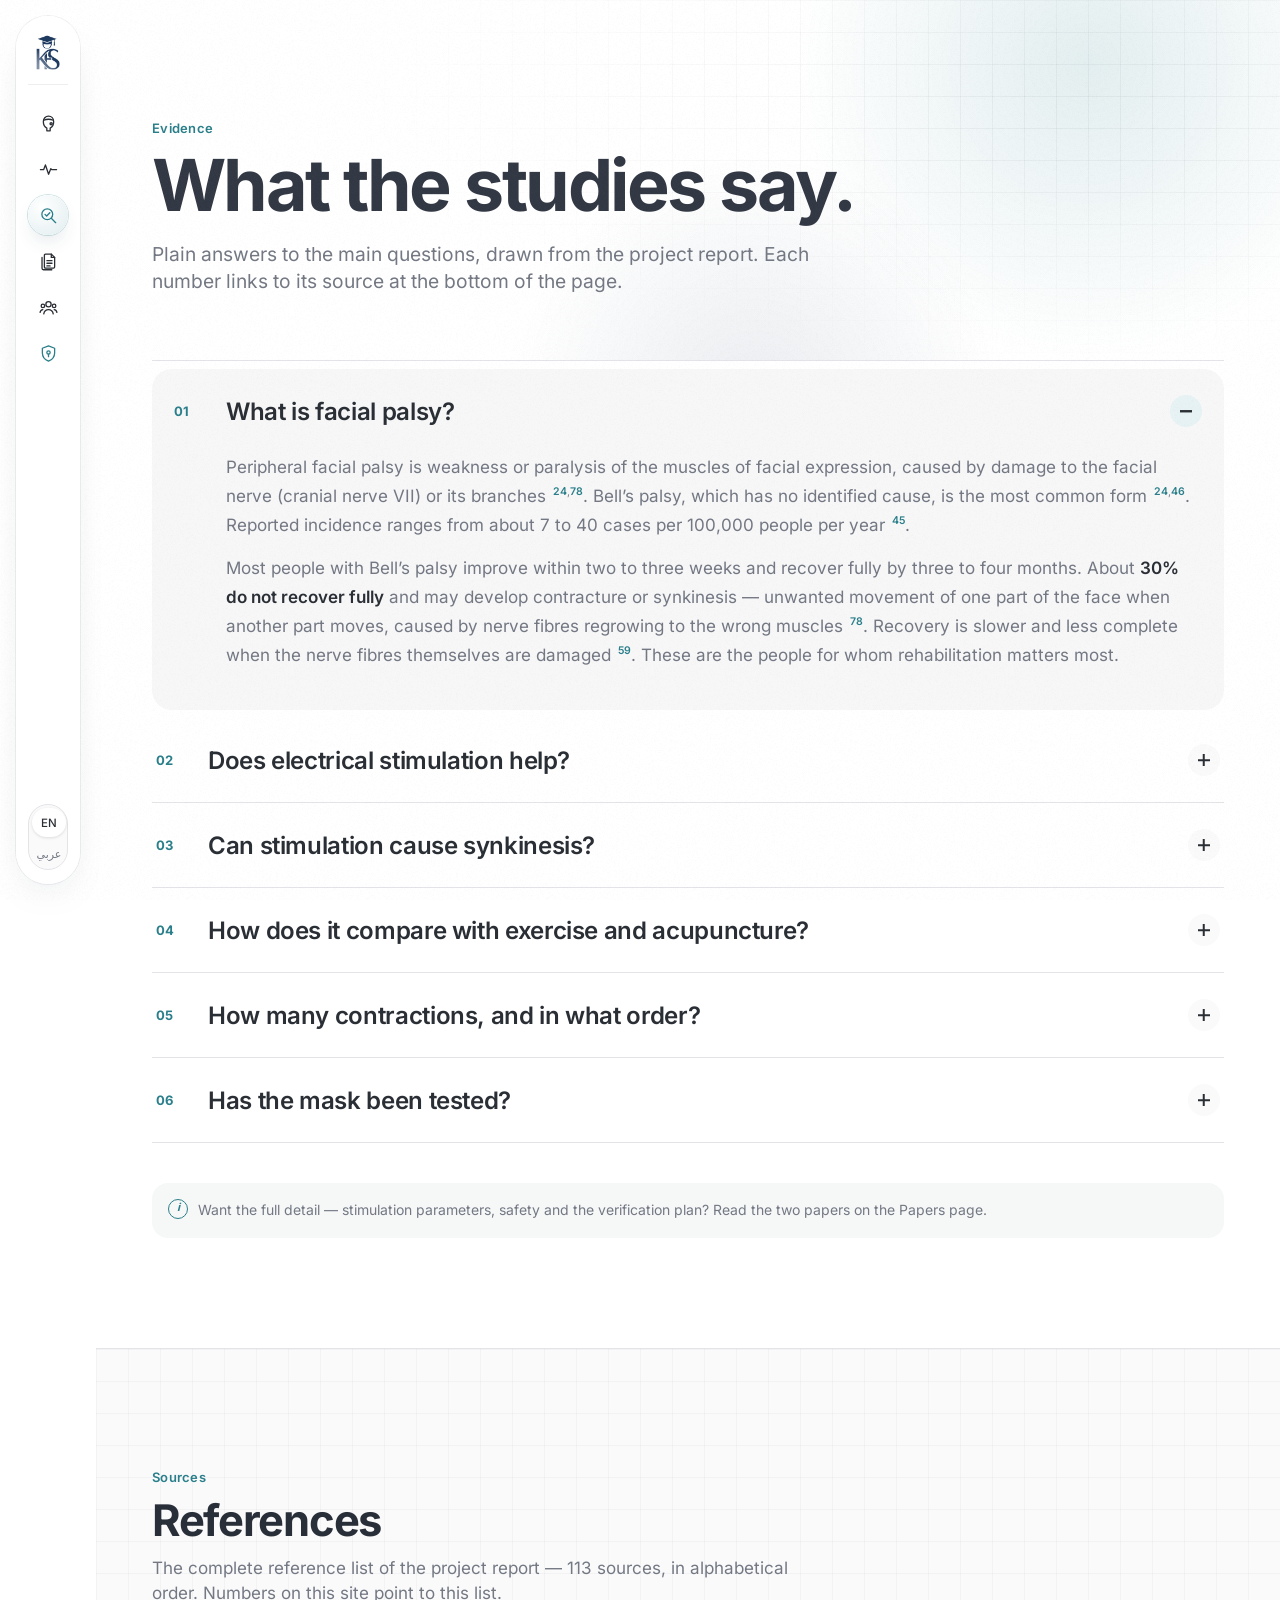
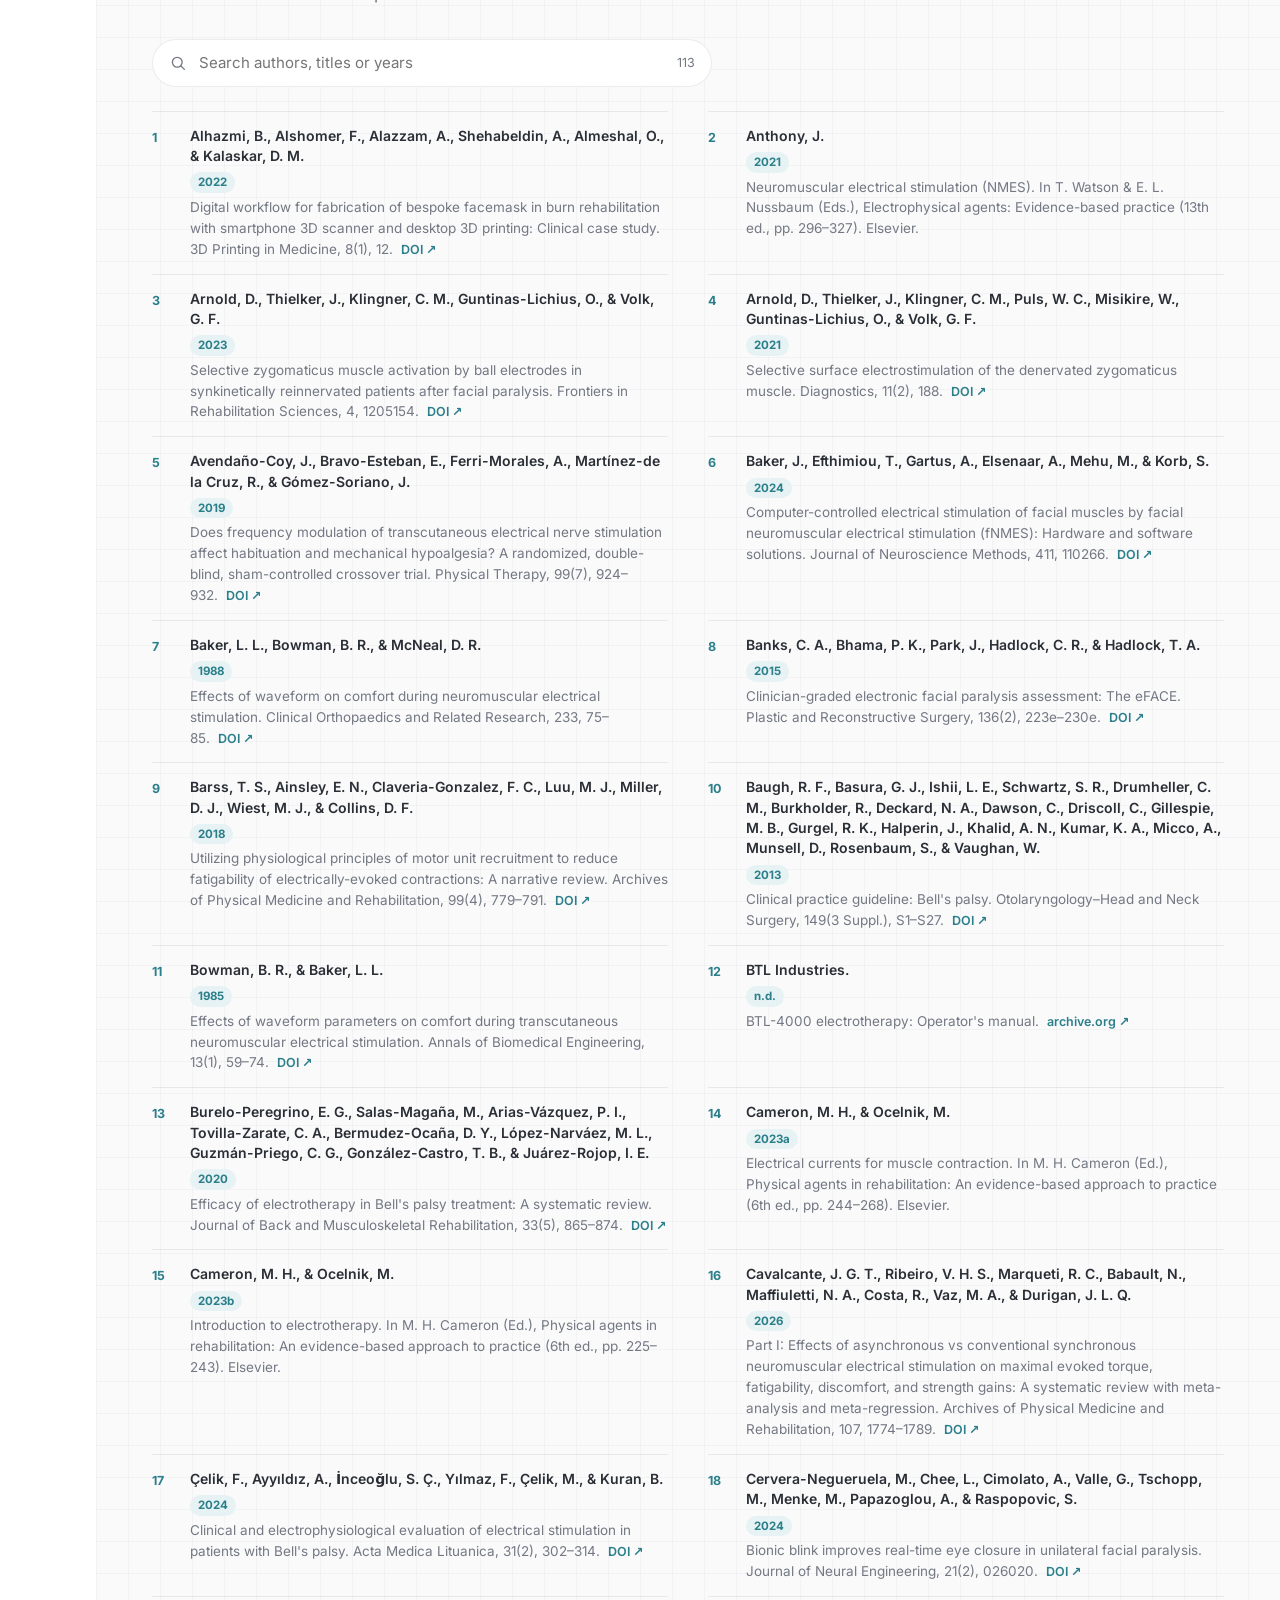
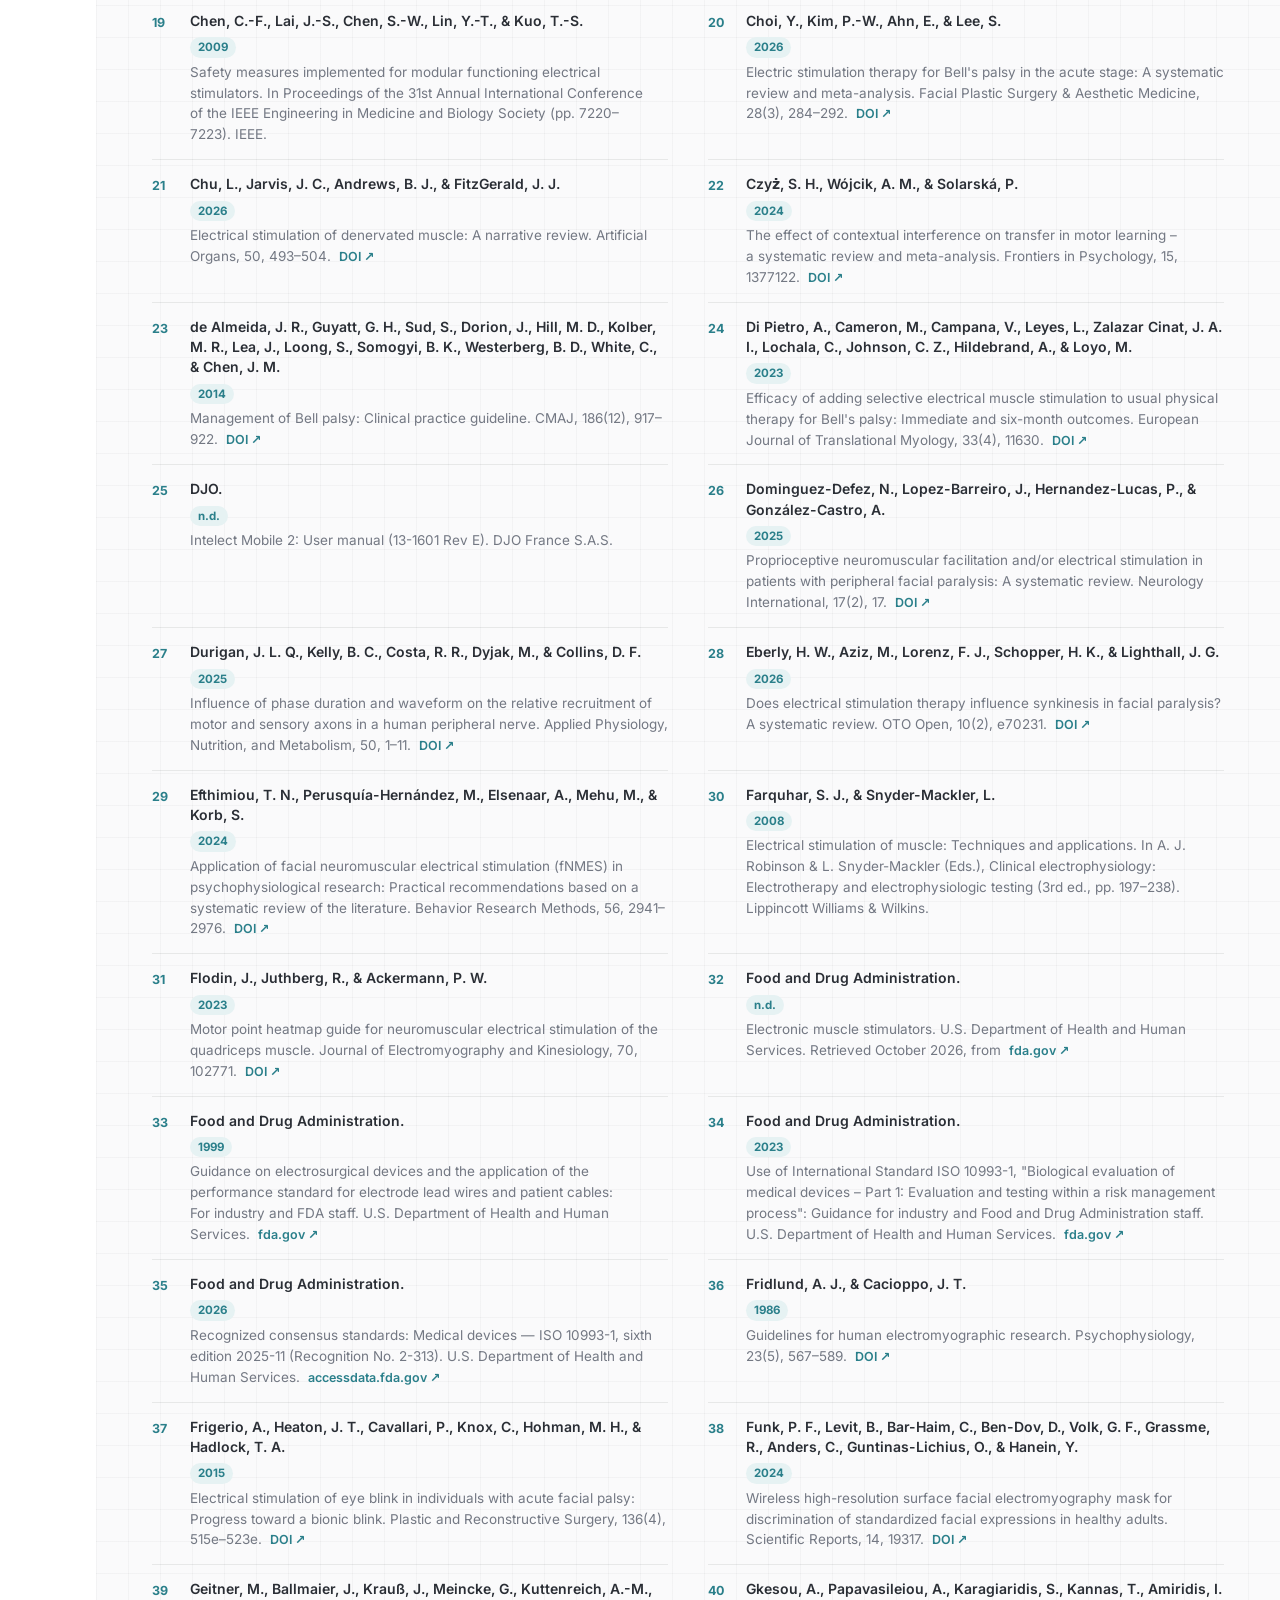
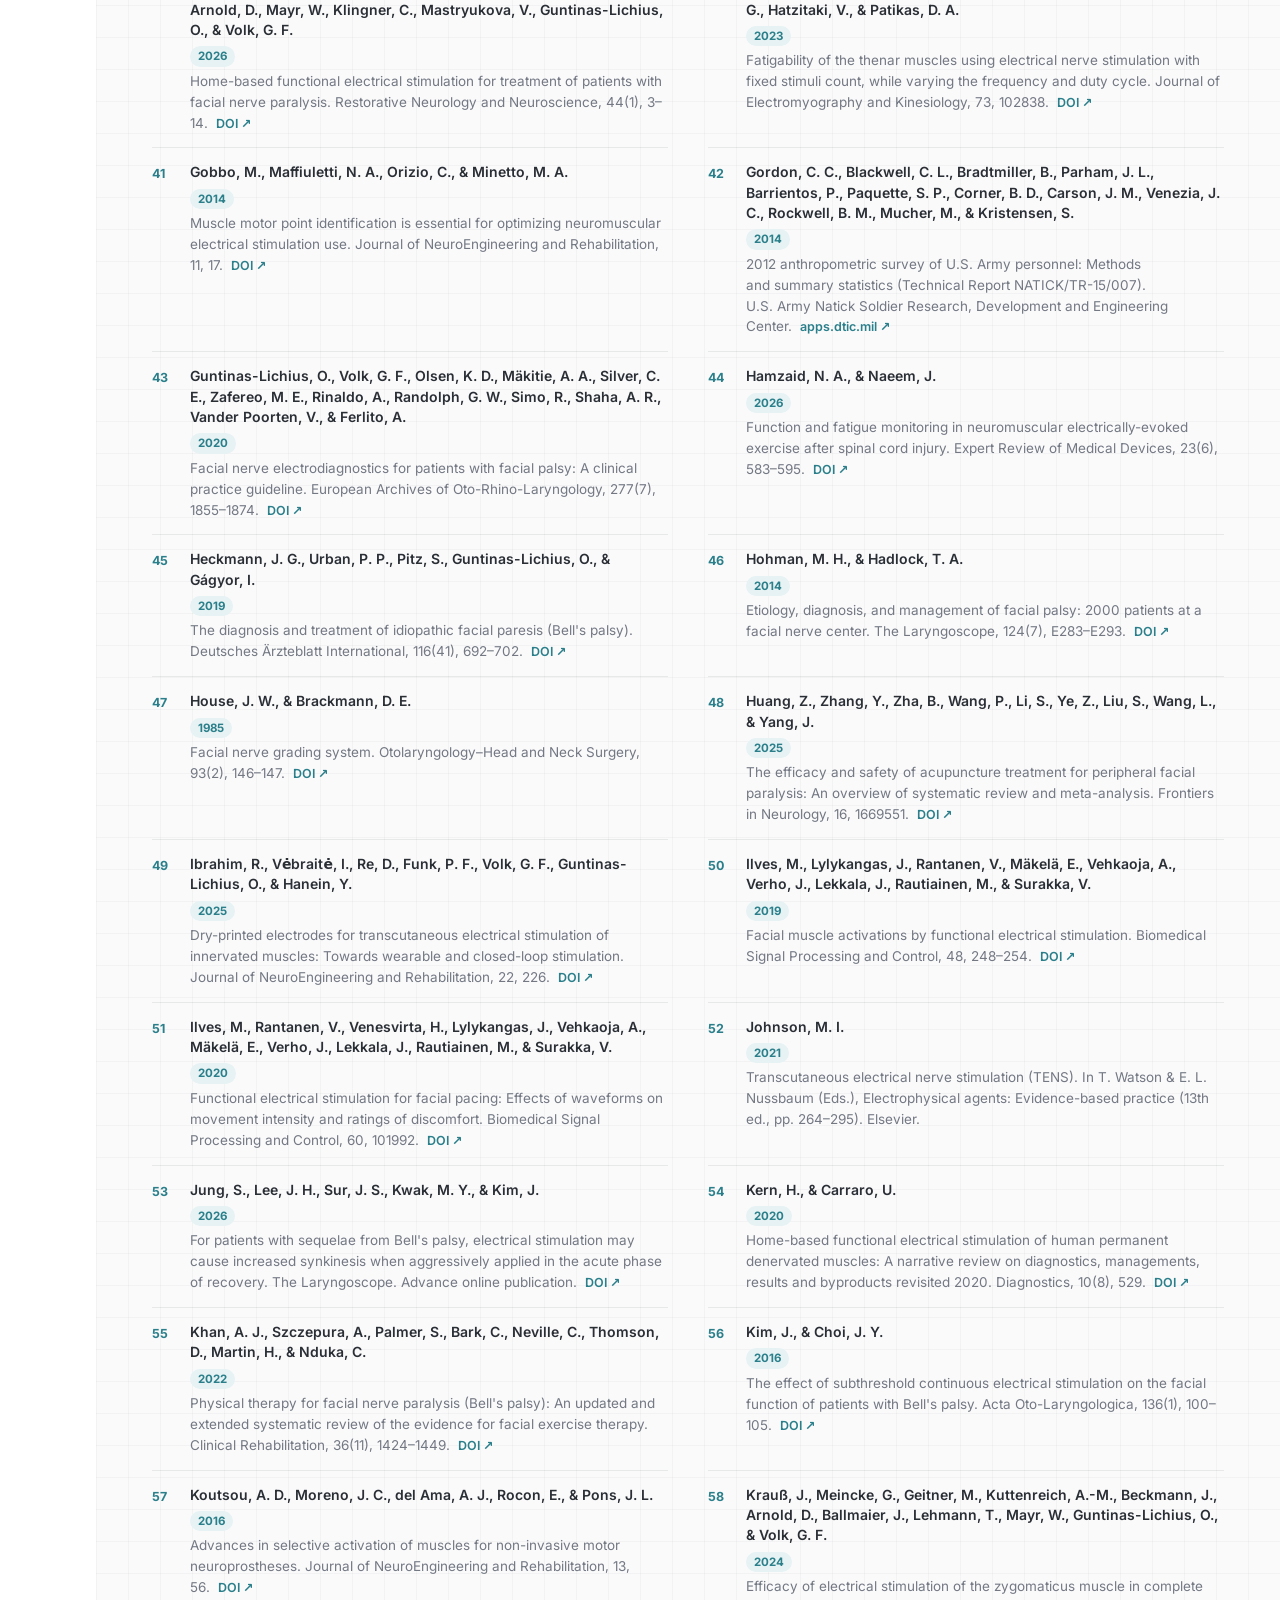
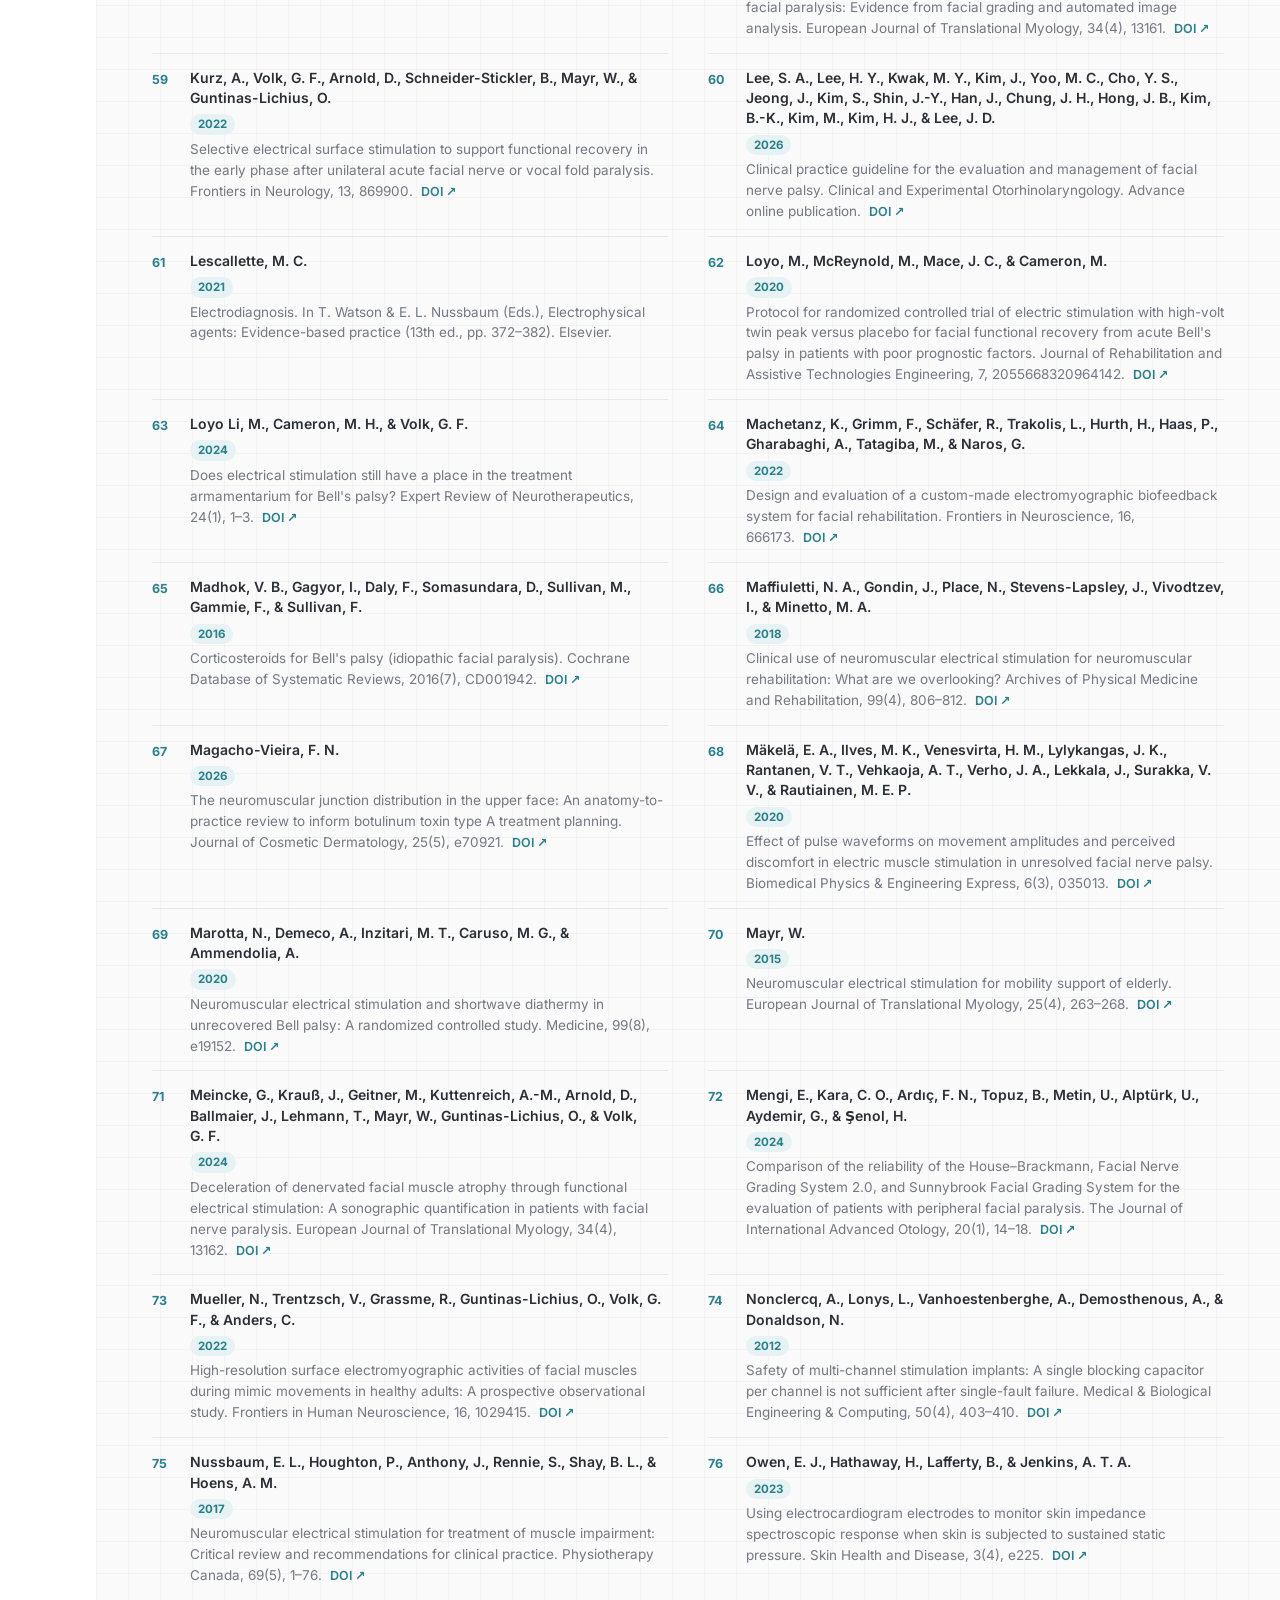
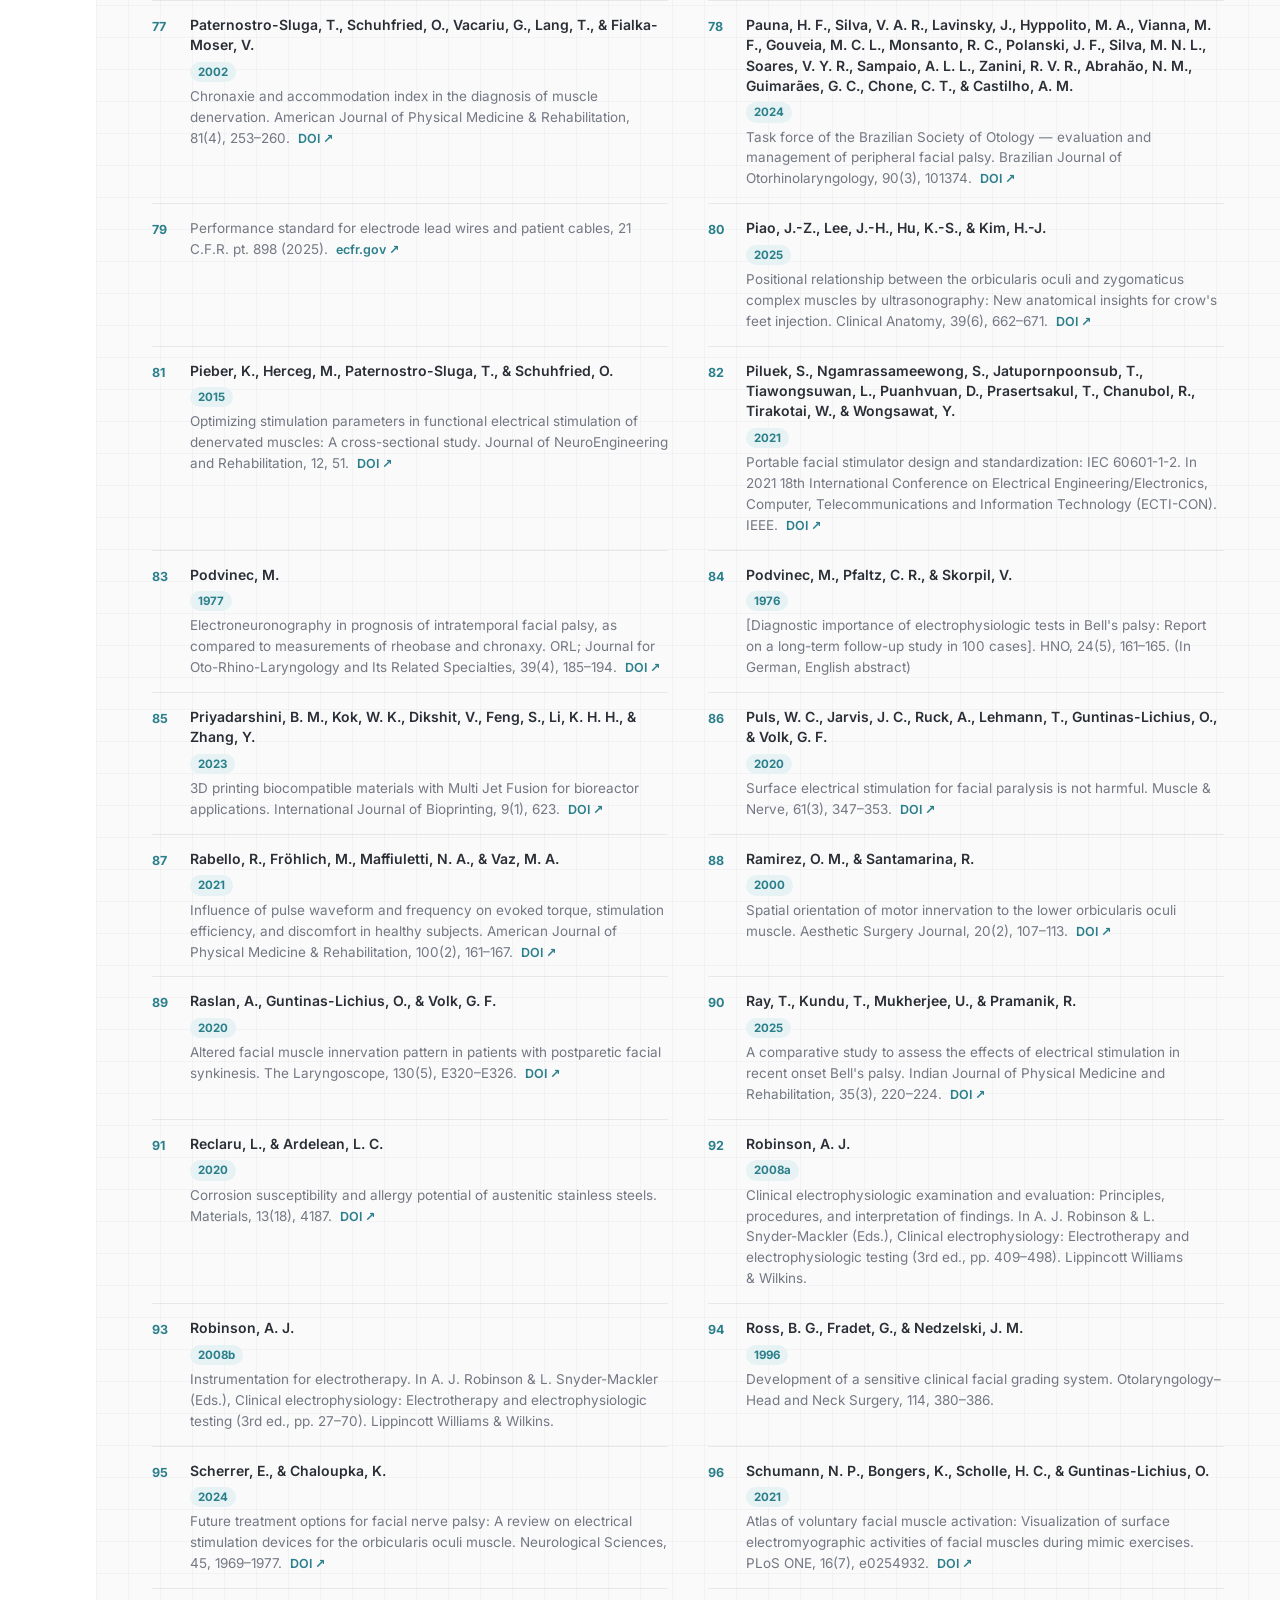
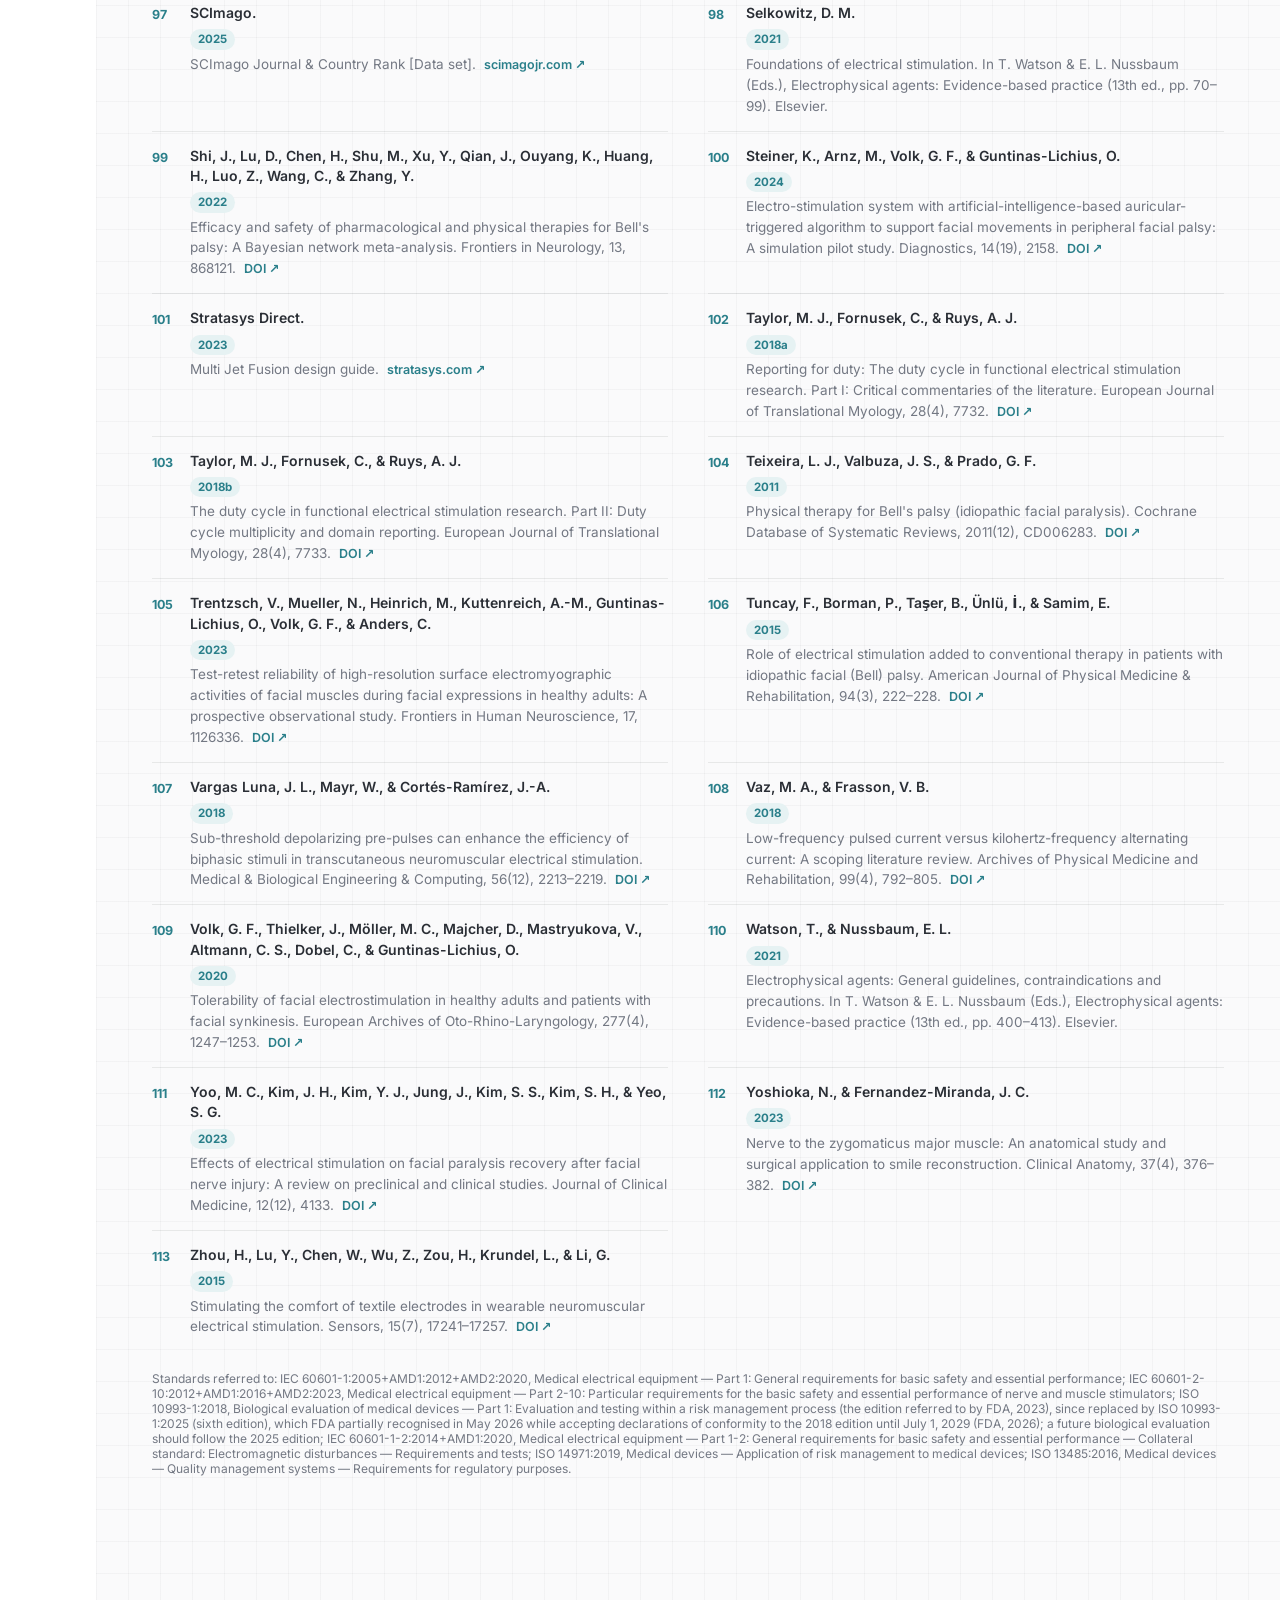
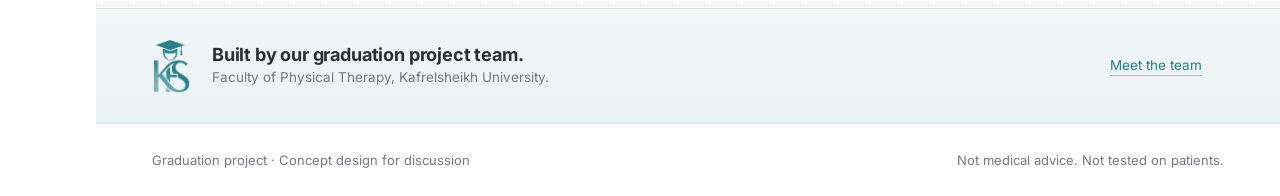
==== commit 4f1d3b98: "Smooth turntables (time-based, cross-faded frames, 72-frame sheets after load); language switch turn" ====
--- a/evidence.html
+++ b/evidence.html
@@ -6,10 +6,10 @@
 <meta name="viewport" content="width=device-width,initial-scale=1">
 <meta name="description" content="An open-face electrical-stimulation mask for facial palsy rehabilitation — graduation project, Faculty of Physical Therapy, Kafrelsheikh University.">
 <meta name="theme-color" content="#FFFFFF">
-<link rel="icon" type="image/png" sizes="64x64" href="assets/favicon.png?v=6af64c73">
-<link rel="apple-touch-icon" href="assets/apple-touch-icon.png?v=6af64c73">
+<link rel="icon" type="image/png" sizes="64x64" href="assets/favicon.png?v=a476ad0a67">
+<link rel="apple-touch-icon" href="assets/apple-touch-icon.png?v=b7cd9663cc">
 <link rel="preload" href="assets/fonts/inter-latin-400-normal.woff2" as="font" type="font/woff2" crossorigin>
-<link rel="stylesheet" href="assets/site.css?v=6af64c73">
+<link rel="stylesheet" href="assets/site.css?v=74e8572d89">
 
 </head>
 <body>
@@ -52,8 +52,8 @@
 </div></section>
 </main>
 <script type="module">
-import { initSite, $ } from './assets/site.js?v=6af64c73';
-import { REFS, STD } from './assets/refs.js?v=6af64c73';
+import { initSite, $ } from './assets/site.js?v=6714d5644d';
+import { REFS, STD } from './assets/refs.js?v=978749d49b';
 const esc = s => s.replace(/&/g, '&amp;').replace(/</g, '&lt;');
 const fmtRef = (r, i) => {
   const urlM = r.match(/https?:\/\/[^\s]+[^\s.,;)]/); const url = urlM ? urlM[0] : '';
--- a/assets/site.css
+++ b/assets/site.css
@@ -1825,8 +1825,8 @@
 .pseg svg{width:14px;height:14px;fill:none;stroke:currentColor;stroke-width:1.6;stroke-linecap:round;stroke-linejoin:round}
 #pmAuto svg path{fill:currentColor;stroke:none}
 .pthumb{position:absolute;top:4px;bottom:4px;left:4px;width:calc(50% - 4px);border-radius:999px;background:#1F3A5F;box-shadow:0 6px 14px -6px rgba(31,58,95,.7);transition:transform .45s cubic-bezier(.3,1.3,.5,1)}
-.pmode[data-mode="scroll"] .pthumb{transform:translateX(100%)}
-:root[dir="rtl"] .pmode[data-mode="scroll"] .pthumb{transform:translateX(-100%)}
+.pmode[data-amode="scroll"] .pthumb{transform:translateX(100%)}
+:root[dir="rtl"] .pmode[data-amode="scroll"] .pthumb{transform:translateX(-100%)}
 :root[dir="rtl"] .pthumb{left:auto;right:4px}
 .preplay{position:relative;width:42px;height:42px;border:0;border-radius:50%;cursor:pointer;display:grid;place-items:center;color:#1F3A5F;background:color-mix(in srgb,var(--bg) 72%,transparent);-webkit-backdrop-filter:blur(16px);backdrop-filter:blur(16px);box-shadow:0 0 0 1px color-mix(in srgb,#1F3A5F 9%,transparent),0 12px 28px -18px rgba(31,58,95,.5);transition:transform .3s var(--ease),opacity .3s,width .35s var(--ease)}
 .preplay:hover{transform:rotate(-30deg)}
@@ -1835,7 +1835,7 @@
 .preplay .ring circle{fill:none;stroke-width:2}
 .preplay .ring circle:first-child{stroke:transparent}
 .preplay .ring .rp{stroke:#2A7F8A;stroke-linecap:round;stroke-dasharray:1;stroke-dashoffset:calc(1 - var(--ap));opacity:0;transition:opacity .3s}
-.pmode[data-mode="auto"] .preplay .rp{opacity:1}
+.pmode[data-amode="auto"] .preplay .rp{opacity:1}
 .pmode.done .preplay{color:#fff;background:#2A7F8A;animation:rpulse 2.4s ease-in-out infinite}
 .pmode.done .preplay .rp{opacity:0}
 @keyframes rpulse{0%,100%{box-shadow:0 0 0 0 rgba(42,127,138,.35),0 12px 28px -18px rgba(31,58,95,.5)}50%{box-shadow:0 0 0 8px rgba(42,127,138,0),0 12px 28px -18px rgba(31,58,95,.5)}}
@@ -1849,3 +1849,99 @@
   .scard{bottom:72px!important}
   .chip-caveat{display:none!important}
 }
+
+/* ===== selection only where it makes sense: text content yes, interface and graphics no ===== */
+nav,.drawer,.scrim,button,.seg,.pseg,.pmode,.stage,.story,.scard,.progress,.hint,.callout,.tag3d,#tags,
+.chart svg,.cv,svg,canvas,img,.ticker,.cta,.turn,.turncard .turn,.orbit,.bub,.astack,.alab,.tip,
+.vtile,.varr,.vdots,.vpill,.vbadge,.vstats,.vno,.seq,#tl,.wave,.wavebox,.onemark,.pn,.steps .dot,.steps svg,
+.flow,.flow-m i,.openchip,.waffle,.pdtrack,.pdscale,.pdh .sw,.rnum,.ry,.qn,.lb,.sprog,.chapbar,.draghint,.chip-caveat,
+.pcover,.suplogos,.aic,.vn,.dots,.dot,.legend,.rkey,.mkey,.zl,.ax,.sidepick,.holdtip,.selfx,.brand,.teamband .lg,.lk-out,.vlock,
+.stats .v,.fact .v,.tstats b,.vstats b,.eyebrow,.vk,.k,.chart figcaption::before,.area .aic,.arow .av,.av{
+  -webkit-user-select:none!important;user-select:none!important;-webkit-touch-callout:none}
+/* the scene text on the 3D stage can still be read and copied if someone really wants it */
+.stage .beat .lede,.stage .beat h1,.stage .beat .h1{-webkit-user-select:text!important;user-select:text!important}
+/* inputs stay editable */
+input,textarea{-webkit-user-select:text!important;user-select:text!important}
+/* dragging images or links doesn't drag a ghost copy */
+img,svg,a{-webkit-user-drag:none}
+
+/* ---------- depth: reading the curve, parameter sheet, cycle/train/frequency ---------- */
+.readcurve .sqtitle{margin-top:56px}
+.glos{display:grid;grid-template-columns:repeat(4,minmax(0,1fr));gap:0;margin:0;border-top:1px solid color-mix(in srgb,#1F3A5F 10%,transparent)}
+.glos>div{padding:18px 20px 4px 0;border-inline-end:1px solid color-mix(in srgb,#1F3A5F 8%,transparent);padding-inline-start:20px}
+.glos>div:first-child{padding-inline-start:0}.glos>div:last-child{border-inline-end:0}
+.glos dt{font-weight:650;color:#1F3A5F;font-size:15px;margin-bottom:6px}
+.glos dd{margin:0;color:var(--ink2);font-size:14px;line-height:1.6}
+@media (max-width:900px){.glos{grid-template-columns:1fr 1fr}.glos>div:nth-child(2){border-inline-end:0}.glos>div:nth-child(3){padding-inline-start:0}.glos>div:nth-child(n+3){border-top:1px solid color-mix(in srgb,#1F3A5F 8%,transparent)}}
+@media (max-width:600px){.glos{grid-template-columns:1fr}.glos>div{border-inline-end:0!important;padding:14px 0 6px!important;border-top:1px solid color-mix(in srgb,#1F3A5F 8%,transparent)}.glos>div:first-child{border-top:0}}
+.psheet{margin-top:4px}
+.psheet .pane-h b{display:inline-block;font-size:16px;color:#1F3A5F;margin-inline-start:10px;vertical-align:middle}
+.psheet .pane-h .note{margin:8px 0 0;font-size:13.5px;color:var(--ink2)}
+.psheet .pn{display:inline-grid;vertical-align:middle}
+.pshead,.psr{display:grid;grid-template-columns:170px minmax(0,1.1fr) minmax(0,1.3fr);gap:24px;align-items:baseline}
+.pshead{font-size:11.5px;letter-spacing:.08em;text-transform:uppercase;color:var(--ink3,#737883);padding-bottom:10px}
+:root[dir=rtl] .pshead{letter-spacing:0;text-transform:none;font-size:12.5px}
+.psr{padding:14px 0;border-top:1px solid color-mix(in srgb,#1F3A5F 7%,transparent);animation:psin .45s cubic-bezier(.2,.7,.2,1) both;animation-delay:calc(var(--i)*40ms)}
+@keyframes psin{from{opacity:0;transform:translateY(6px)}}
+.psk{font-weight:600;color:#1F3A5F;font-size:14px}
+.psv{font-weight:600;color:var(--ink);font-size:14.5px;line-height:1.55}
+.psw{color:var(--ink2);font-size:13.5px;line-height:1.6}
+@media (max-width:820px){.pshead{display:none}.psr{grid-template-columns:1fr;gap:4px;padding:14px 0}.psk{font-size:12px;letter-spacing:.06em;text-transform:uppercase;color:#2A7F8A}:root[dir=rtl] .psk{letter-spacing:0;text-transform:none;font-size:13px}.psheet .pane-h .seg{align-self:flex-start}}
+#chDuty .dseg,#chTrain .trctl{margin:4px 0 6px}
+.trctl{display:flex;align-items:center;gap:12px;flex-wrap:wrap}
+.trctl label{font-size:13px;color:var(--ink2)}
+.trctl output{font-weight:650;color:#1F3A5F;min-width:58px;font-size:14px}
+.trctl input[type=range]{flex:1 1 140px;min-width:120px;accent-color:#1F3A5F;height:22px}
+.trctl .seg{margin-inline-start:auto}
+.readout{display:grid;grid-template-columns:repeat(3,minmax(0,1fr));border-top:1px solid color-mix(in srgb,#1F3A5F 8%,transparent);margin-top:6px}
+.readout>div{padding:12px 12px 2px 0;display:flex;flex-direction:column;gap:2px}
+.readout>div+div{padding-inline-start:12px;border-inline-start:1px solid color-mix(in srgb,#1F3A5F 7%,transparent)}
+.readout b{font-size:19px;color:#1F3A5F;font-weight:650}
+.readout span{font-size:12px;color:var(--ink2);line-height:1.4}
+.readout .warn{grid-column:1/-1;margin:10px 0 0;font-size:12.5px;color:#1F3A5F;font-weight:600}
+.chart .duarea{fill:color-mix(in srgb,#2A7F8A 10%,transparent);stroke:none}
+.chart .duline{fill:none;stroke:#1F3A5F;stroke-width:2.2;stroke-linejoin:round}
+.chart .dim{stroke:color-mix(in srgb,#1F3A5F 30%,transparent);stroke-width:1}
+.chart .ax.strong{fill:#1F3A5F;font-weight:600}
+.chart .trline{fill:none;stroke:#2A7F8A;stroke-width:2;stroke-linejoin:round}
+.chart .fqb.a{fill:#1F3A5F}.chart .fqb.b{fill:#2A7F8A}
+.chart .at{fill:#1F3A5F}.chart .bt{fill:#2A7F8A}
+.chart .fqx{fill:color-mix(in srgb,#1F3A5F 5%,transparent)}
+.chart .fqm{stroke:#1F3A5F;stroke-width:2;stroke-dasharray:3 3}
+@media (max-width:600px){.readout b{font-size:16.5px}.readout span{font-size:11.5px}.trctl .seg{margin-inline-start:0}}
+.dseg button,.tseg button,.trctl output{direction:ltr;unicode-bidi:isolate}
+@media (max-width:600px){.readout b{font-size:15px}}
+
+/* 3D loading line: appears only if the model takes a moment, sits where the model will be */
+.ld3d{position:absolute;left:61%;top:50%;transform:translate(-50%,-50%);display:flex;flex-direction:column;align-items:center;gap:10px;pointer-events:none;opacity:0;transition:opacity .35s ease;z-index:2}
+:root[dir=rtl] .ld3d{left:39%}
+.stage:not(.ready):not(.nogl) .ld3d{opacity:1;transition:opacity .5s ease .6s}
+.ld3d i{display:block;width:132px;height:2px;border-radius:2px;background:color-mix(in srgb,#1F3A5F 12%,transparent);overflow:hidden}
+.ld3d b{display:block;height:100%;background:#1F3A5F;transform-origin:left;transform:scaleX(0);transition:transform .25s linear}
+:root[dir=rtl] .ld3d b{transform-origin:right}
+.ld3d span{font-size:12px;letter-spacing:.02em;color:var(--ink2)}
+.ld3d i::after{content:none}
+@media (max-width:820px){.ld3d{left:50%!important;top:56%}}
+/* turntables: second layer for frame cross-fading */
+.turn>.tb{position:absolute;inset:0;background-repeat:no-repeat;opacity:0;pointer-events:none;will-change:opacity}
+.turn{will-change:background-position}
+/* keep the fixed grain on its own compositor layer so moving content never repaints it */
+body::after{transform:translateZ(0);will-change:transform;backface-visibility:hidden}
+
+/* language switch in the side rail: stacked when the rail is closed, it turns sideways and fills the width when the rail opens */
+@media (min-width:821px){
+  nav#nav .seg{position:relative;display:block;flex:none;width:40px;height:66px;padding:0;gap:0;border-radius:20px;
+    transition:width .42s cubic-bezier(.4,0,.2,1),height .42s cubic-bezier(.4,0,.2,1),border-radius .42s}
+  nav#nav .seg button{position:absolute;top:3px;inset-inline-start:3px;width:34px;height:29px;padding:0;border-radius:15px;
+    transform:translate(0,0);transition:transform .55s cubic-bezier(.34,1.32,.5,1),width .42s cubic-bezier(.4,0,.2,1),background .3s,color .3s,box-shadow .3s}
+  nav#nav .seg button+button{transform:translate(0,31px) rotate(0deg)}
+  nav#nav.rail:hover .seg,nav#nav.rail:focus-within .seg{width:100%;height:36px;border-radius:18px}
+  nav#nav.rail:hover .seg button,nav#nav.rail:focus-within .seg button{width:calc(50% - 3px);height:30px;top:3px}
+  nav#nav.rail:hover .seg button+button,nav#nav.rail:focus-within .seg button+button{transform:translate(100%,0);transition-delay:.04s}
+  :root[dir=rtl] nav#nav.rail:hover .seg button+button,:root[dir=rtl] nav#nav.rail:focus-within .seg button+button{transform:translate(-100%,0)}
+  nav#nav.rail:hover .seg button,nav#nav.rail:focus-within .seg button{font-size:12.5px}
+  nav#nav.rail .seg button{animation:none}
+  /* a small flip while it travels */
+  nav#nav .seg button+button{transform-origin:center}
+  @media (prefers-reduced-motion:reduce){nav#nav .seg,nav#nav .seg button{transition:none}}
+}
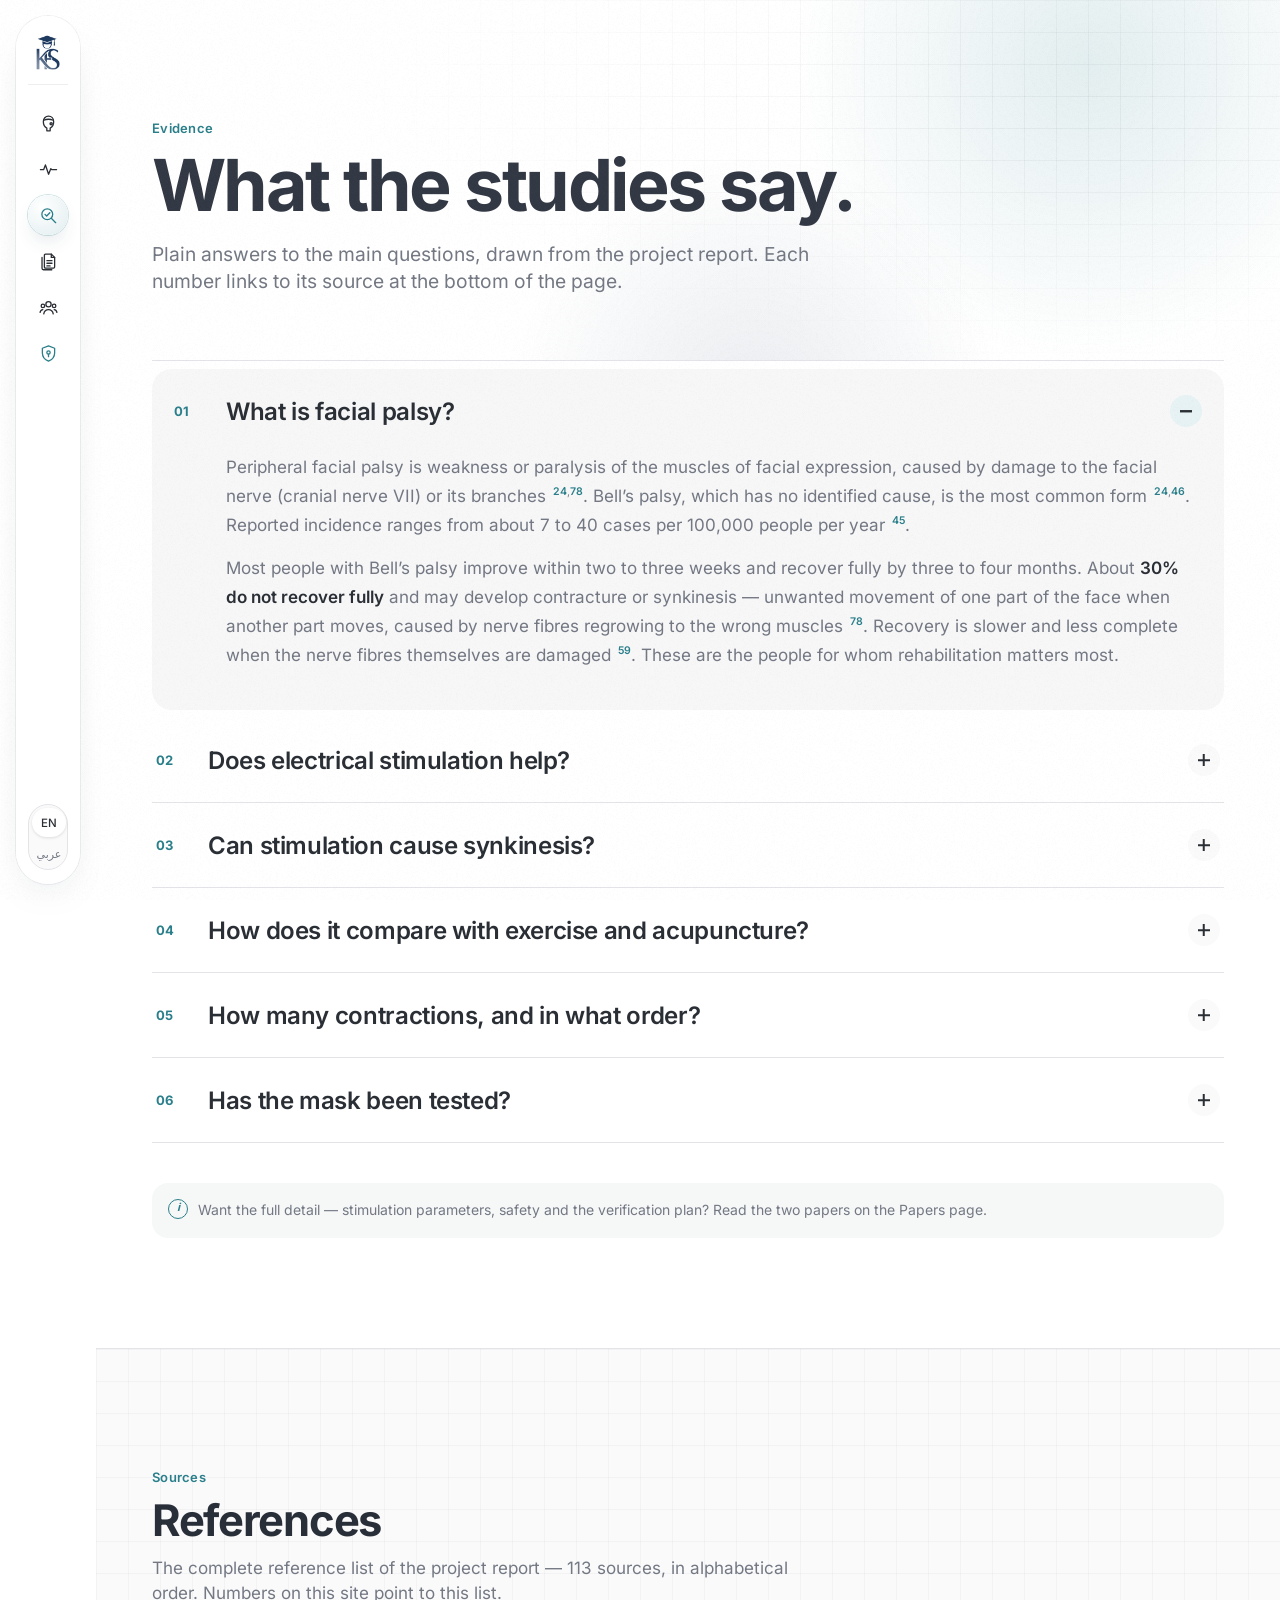
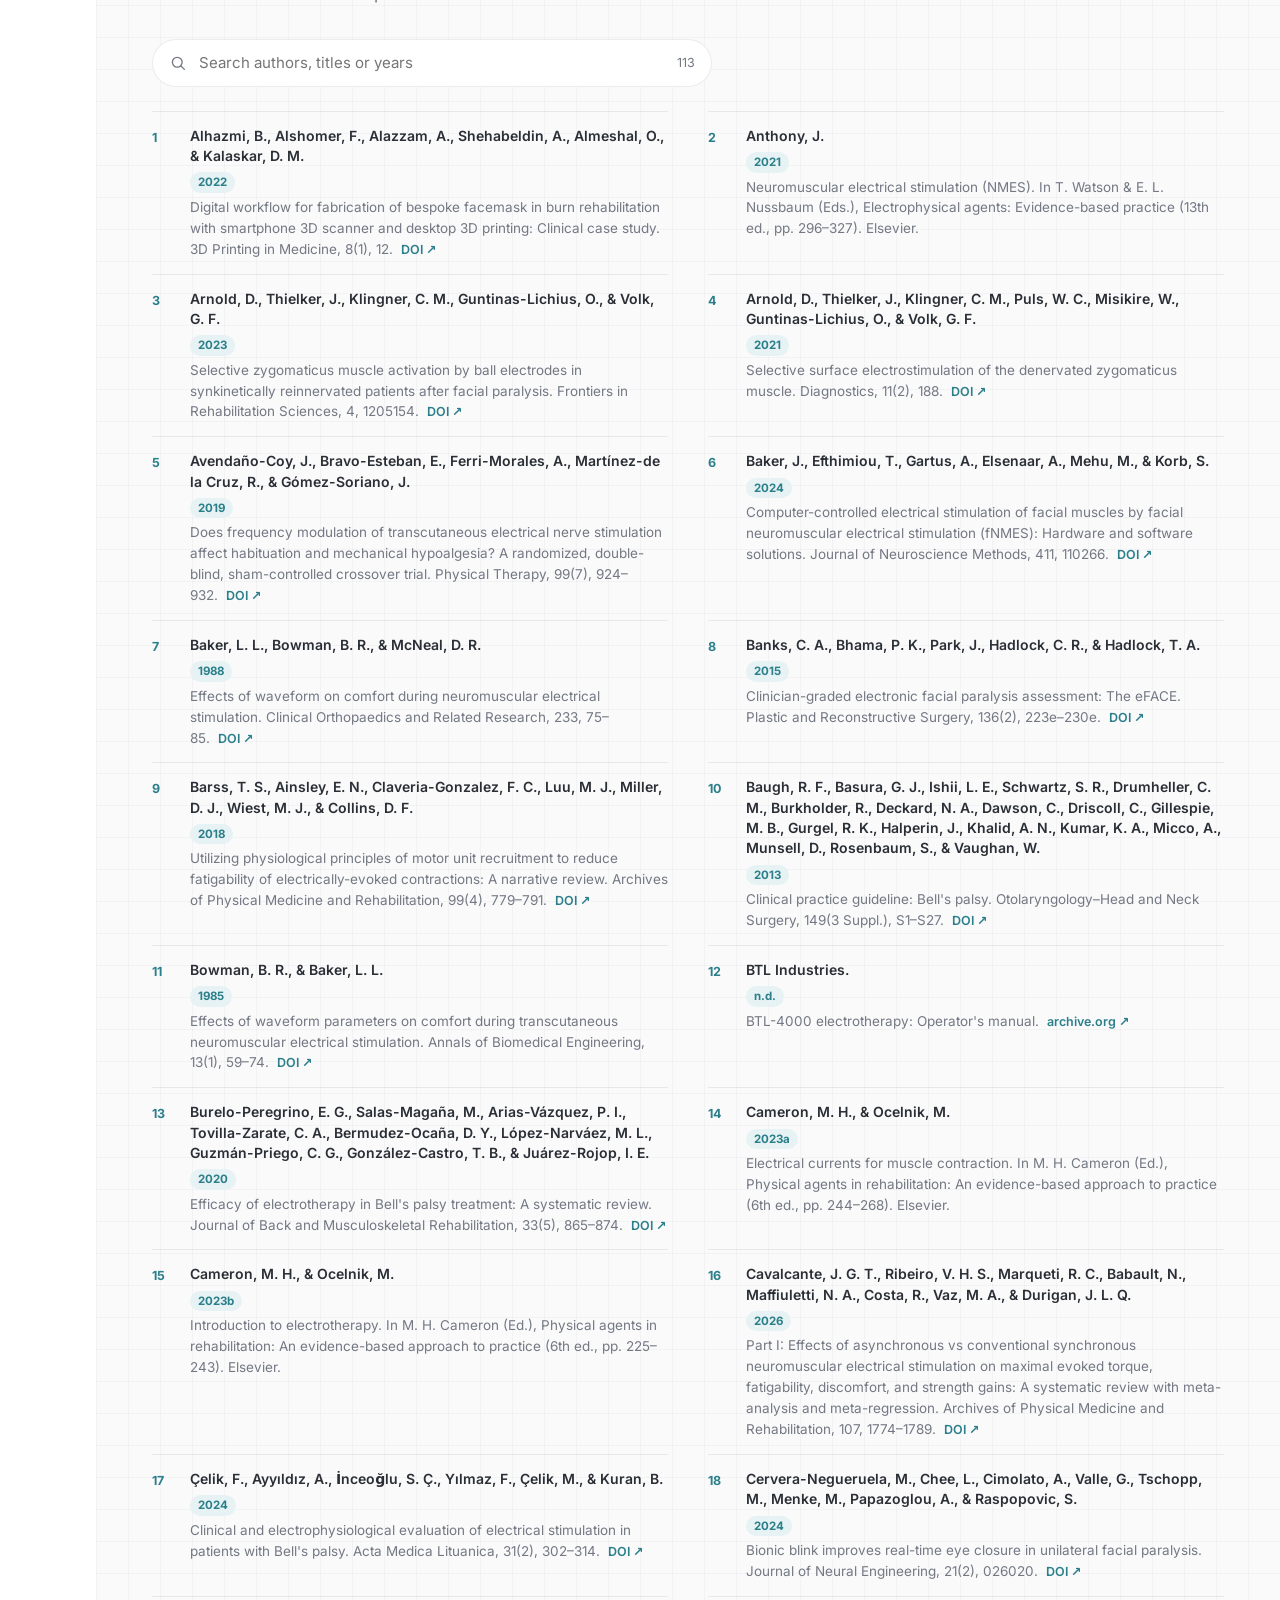
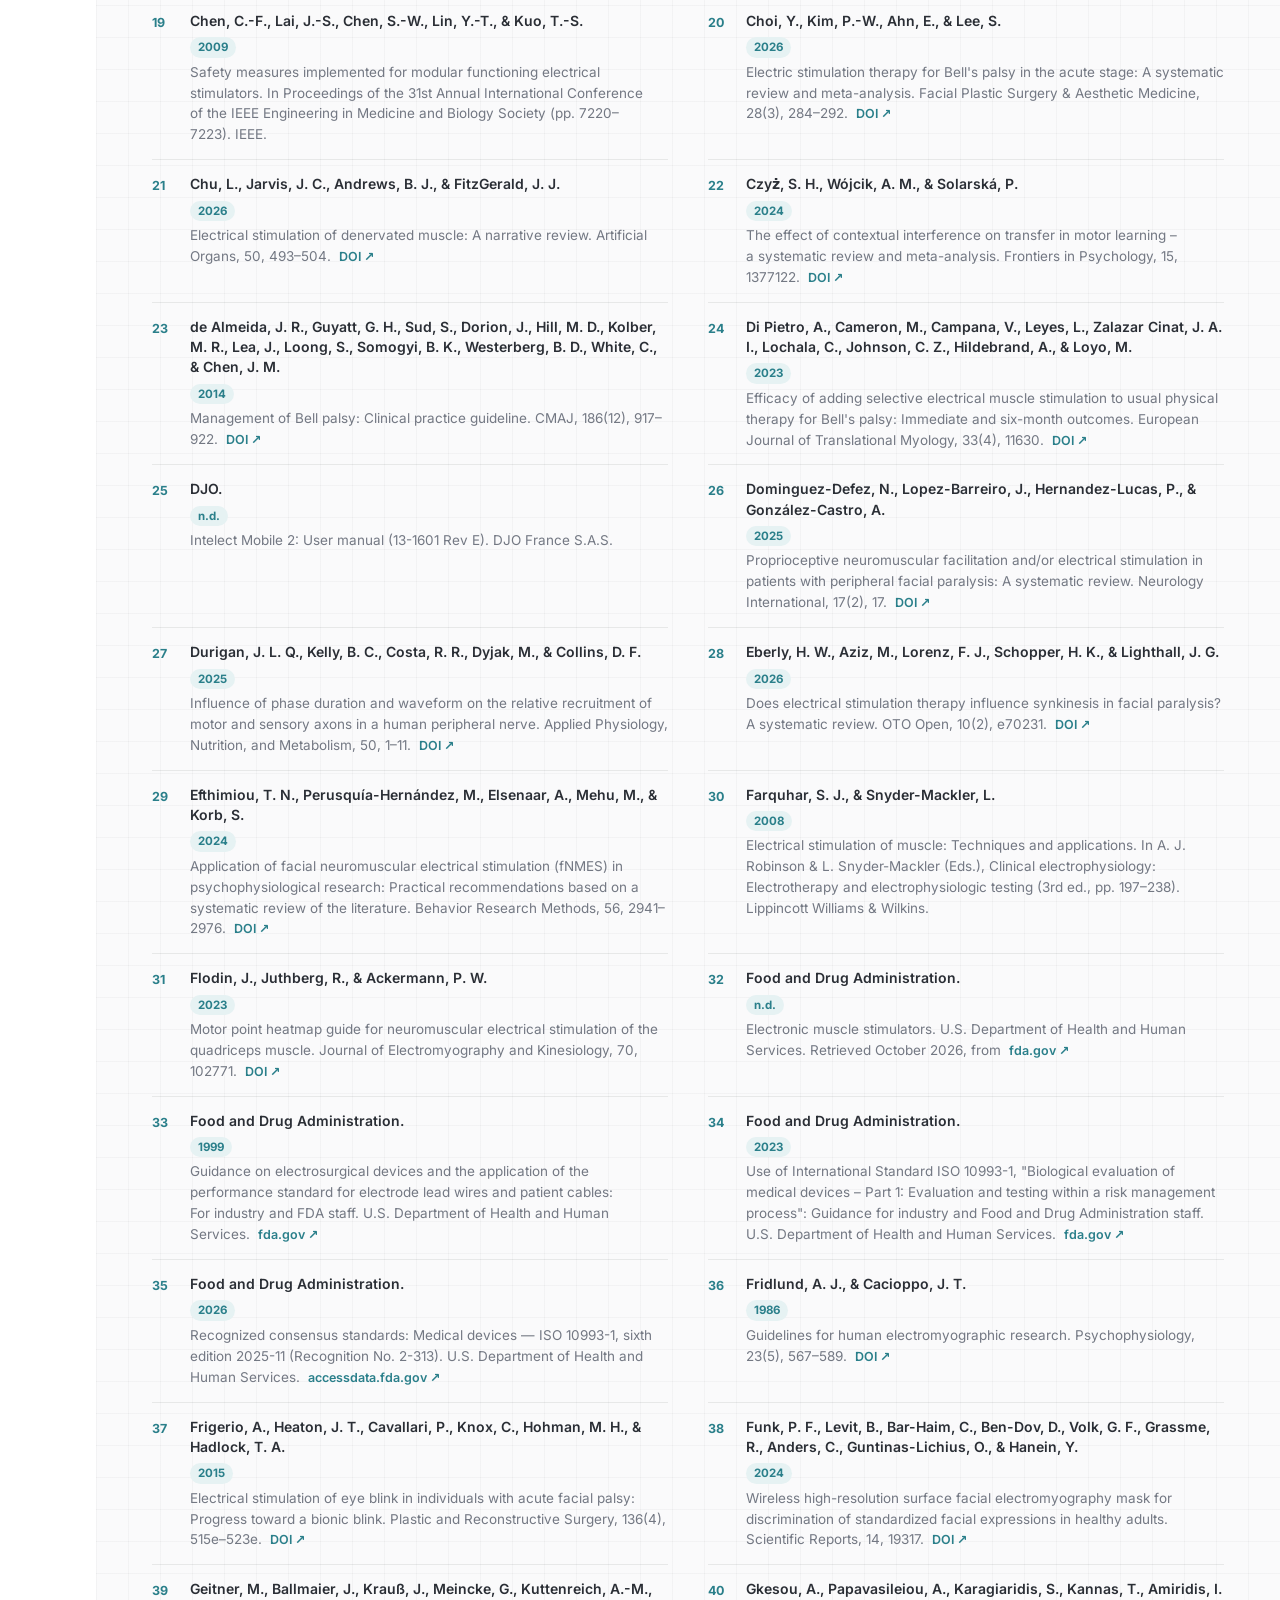
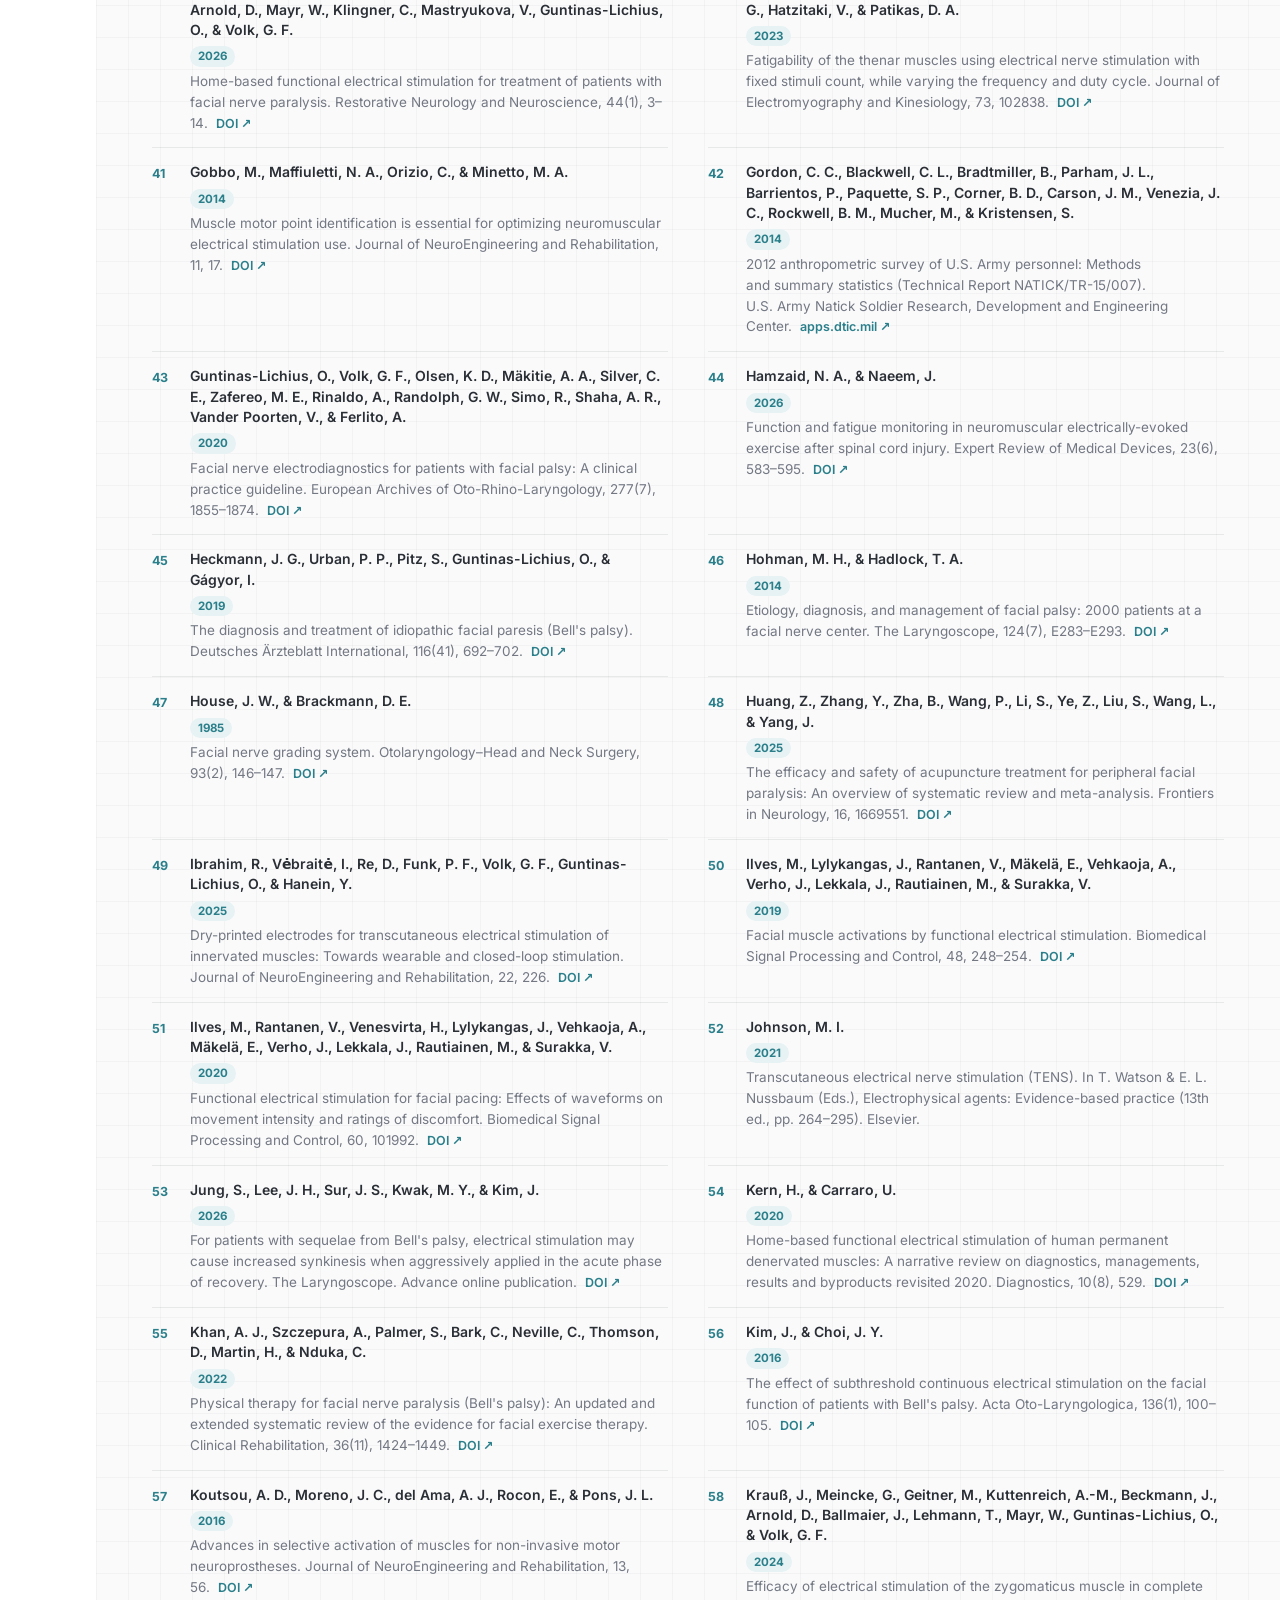
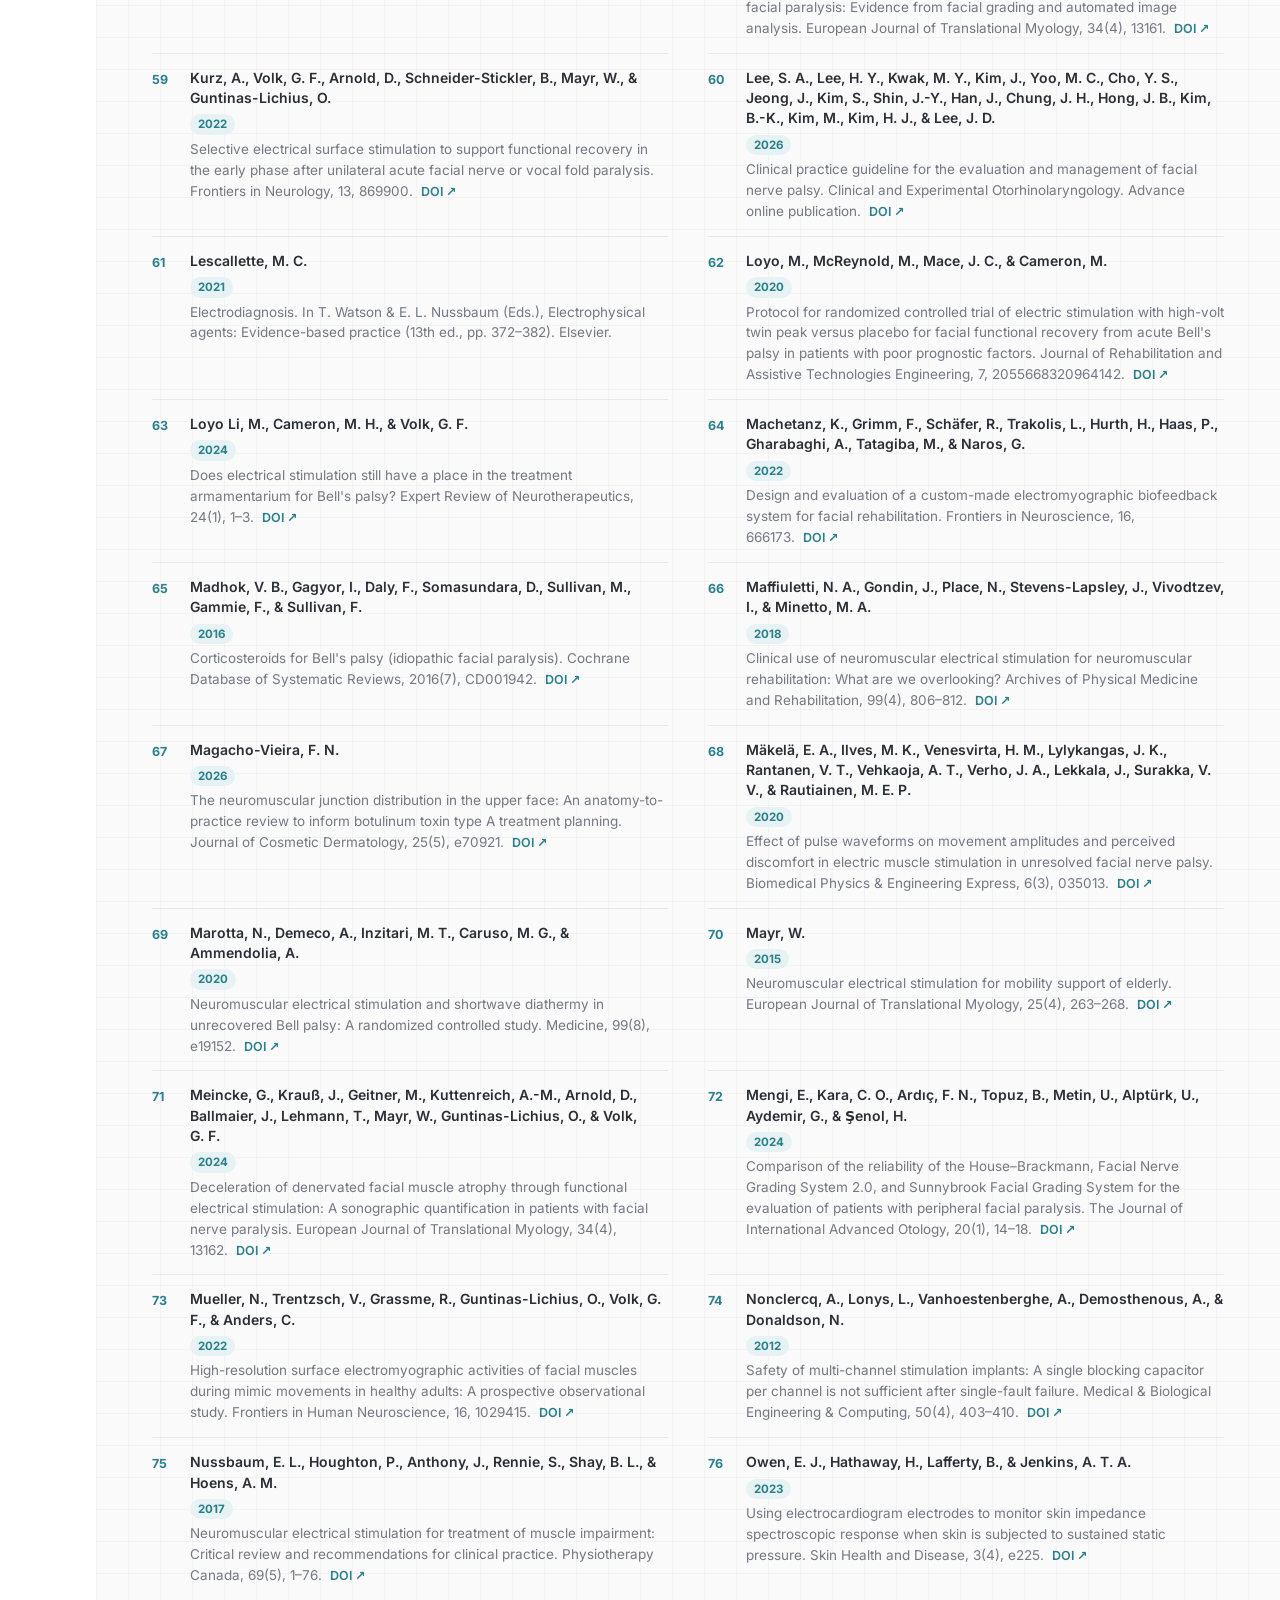
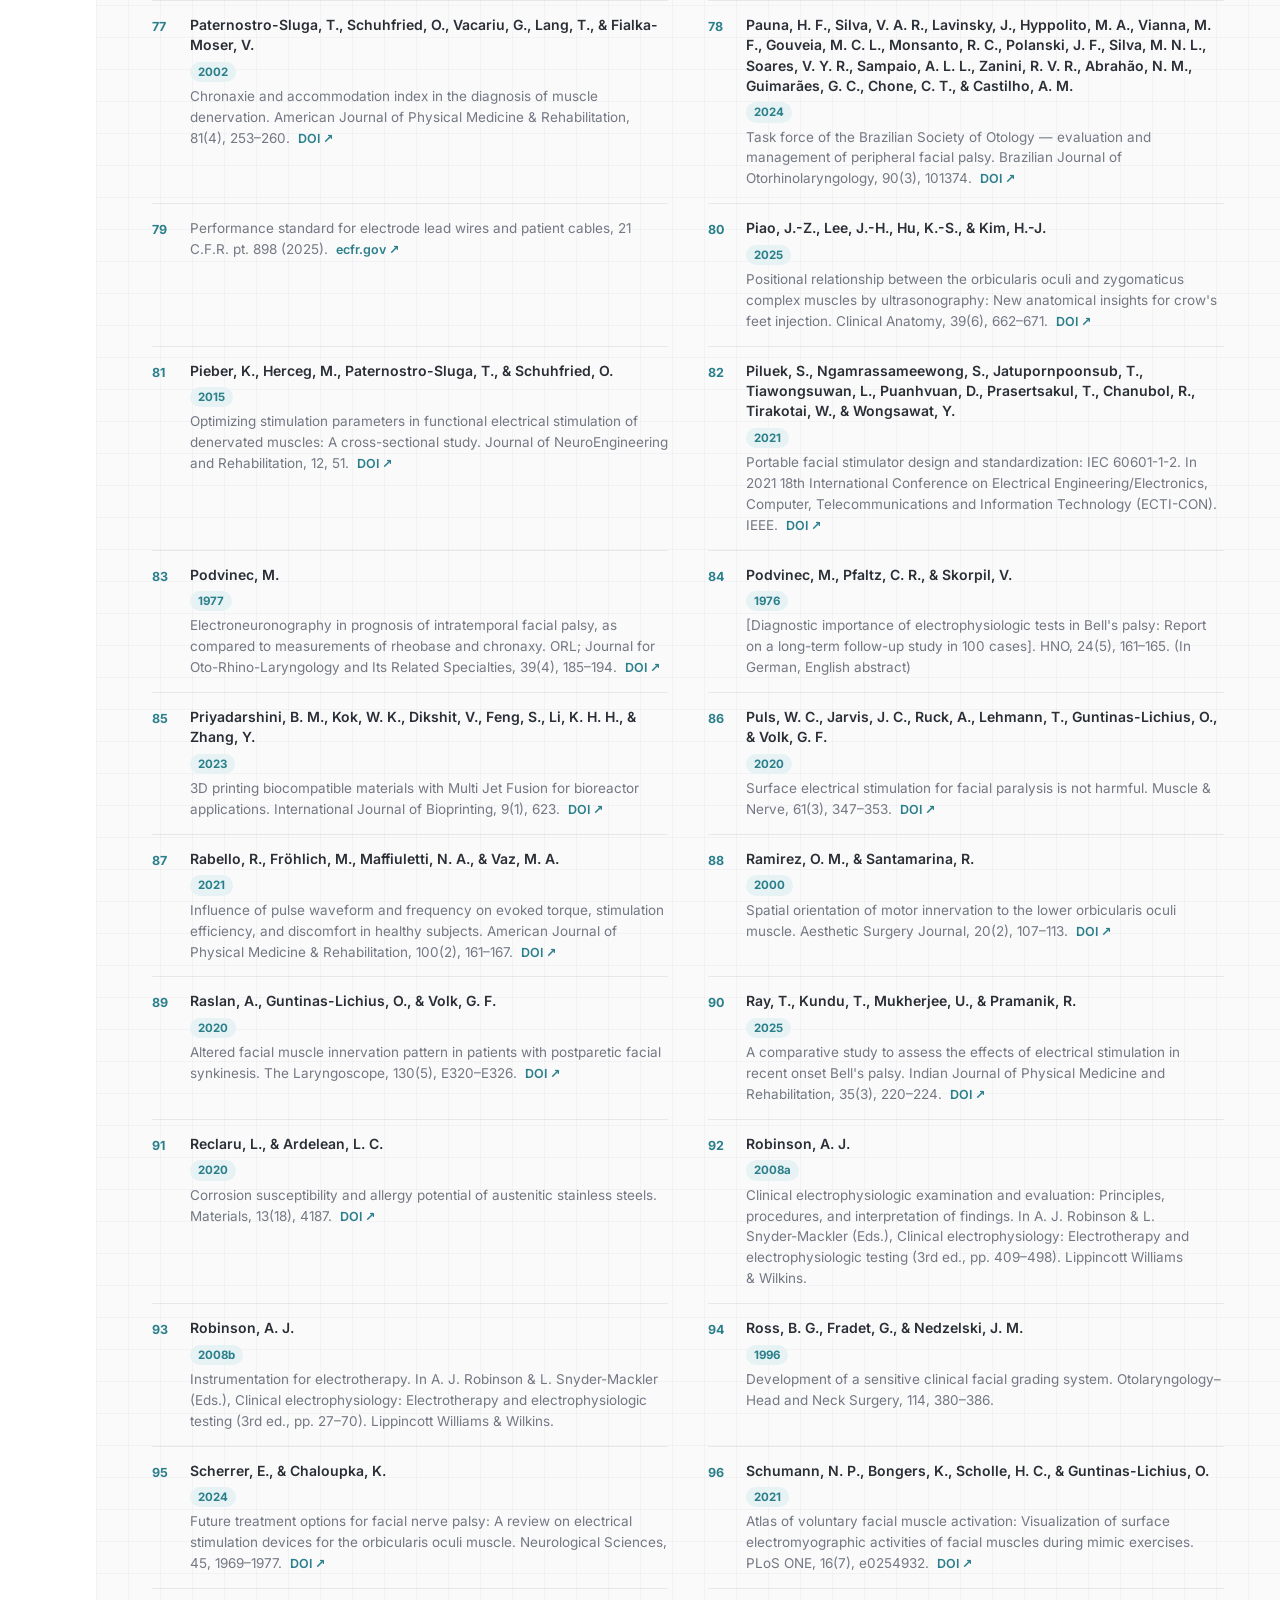
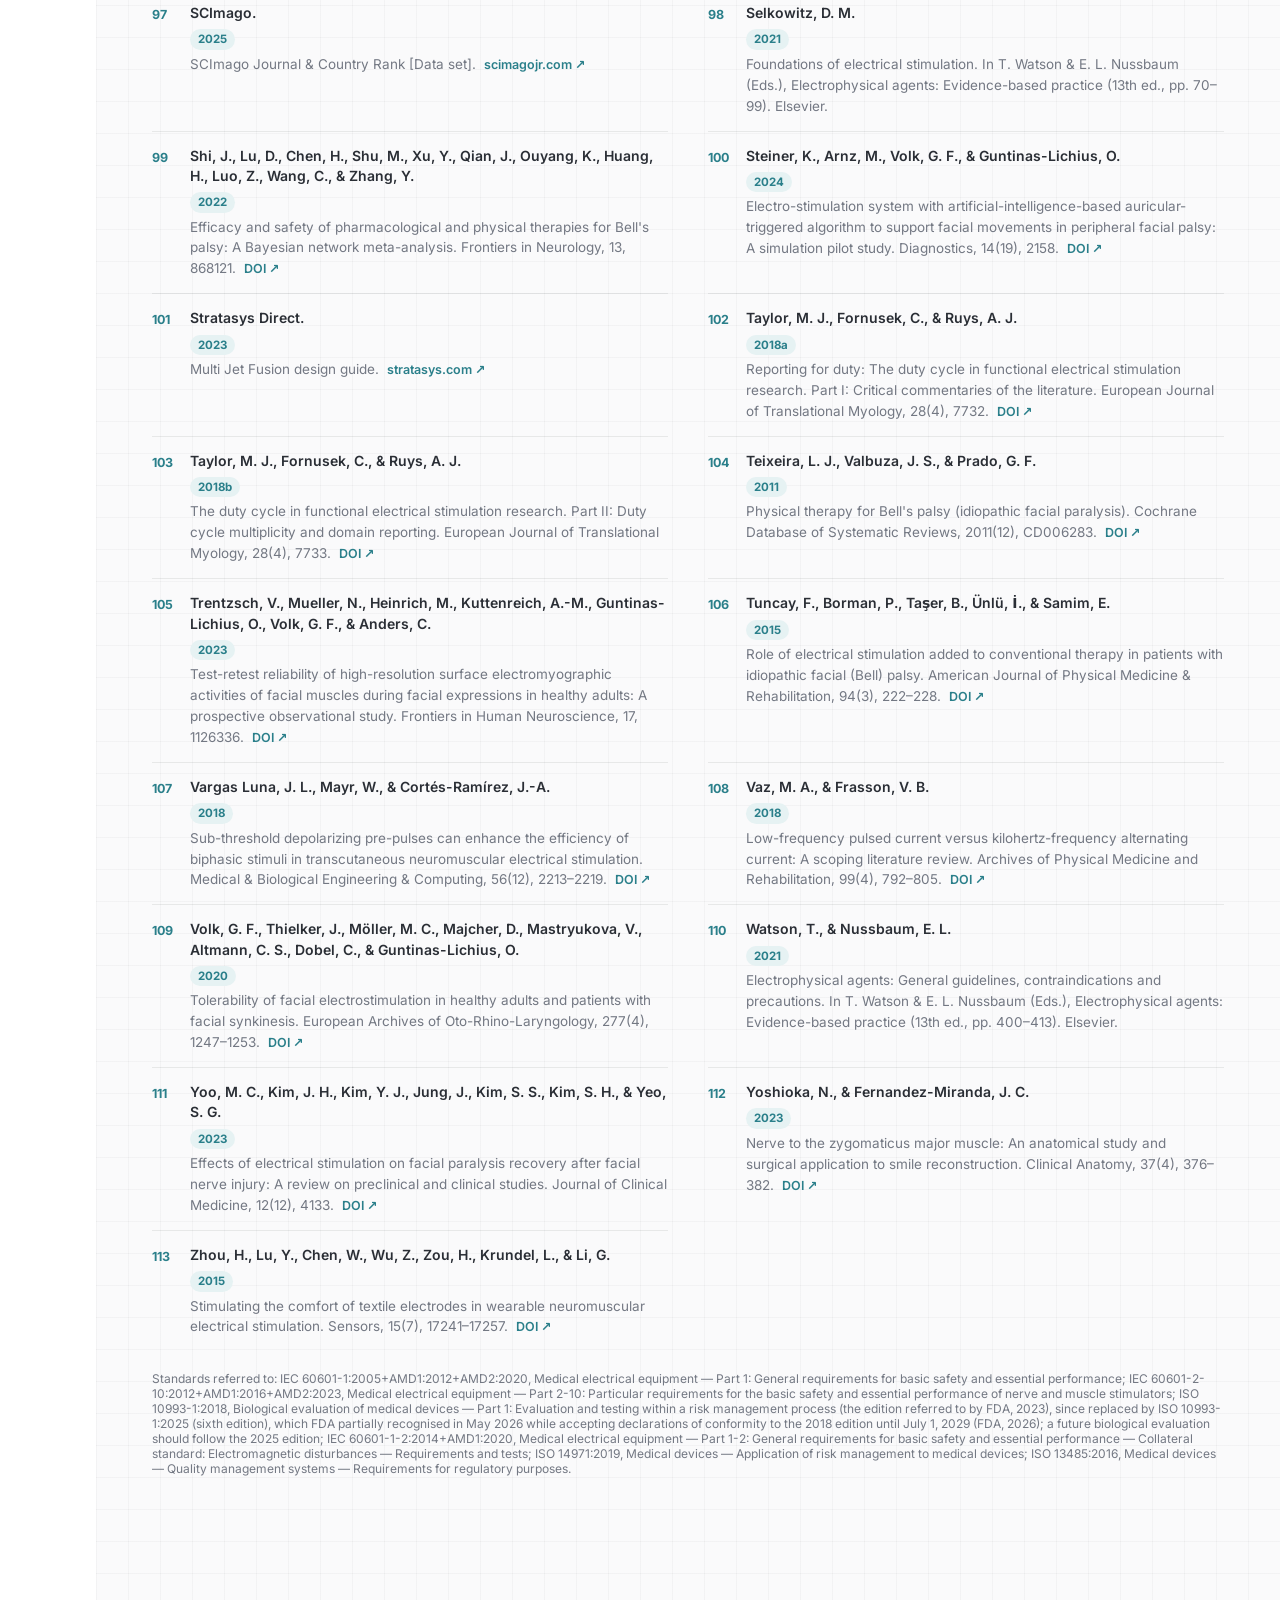
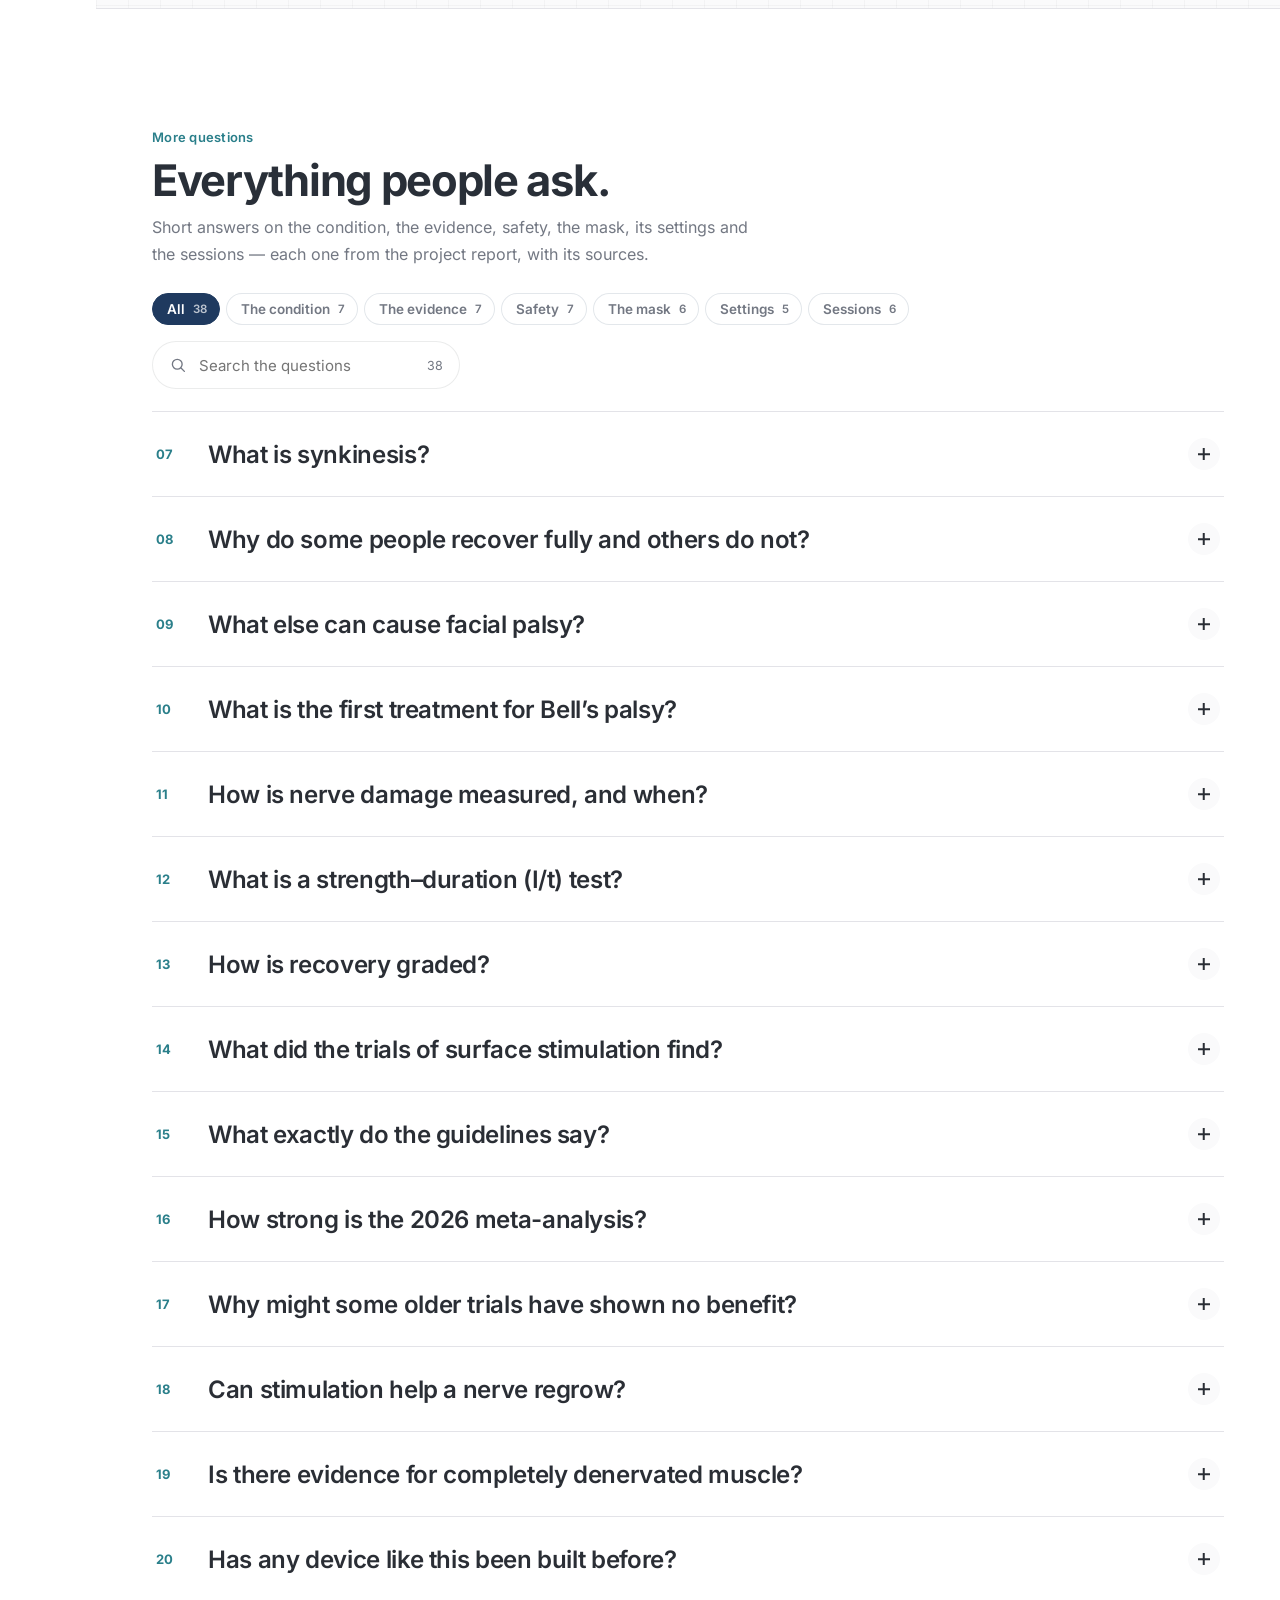
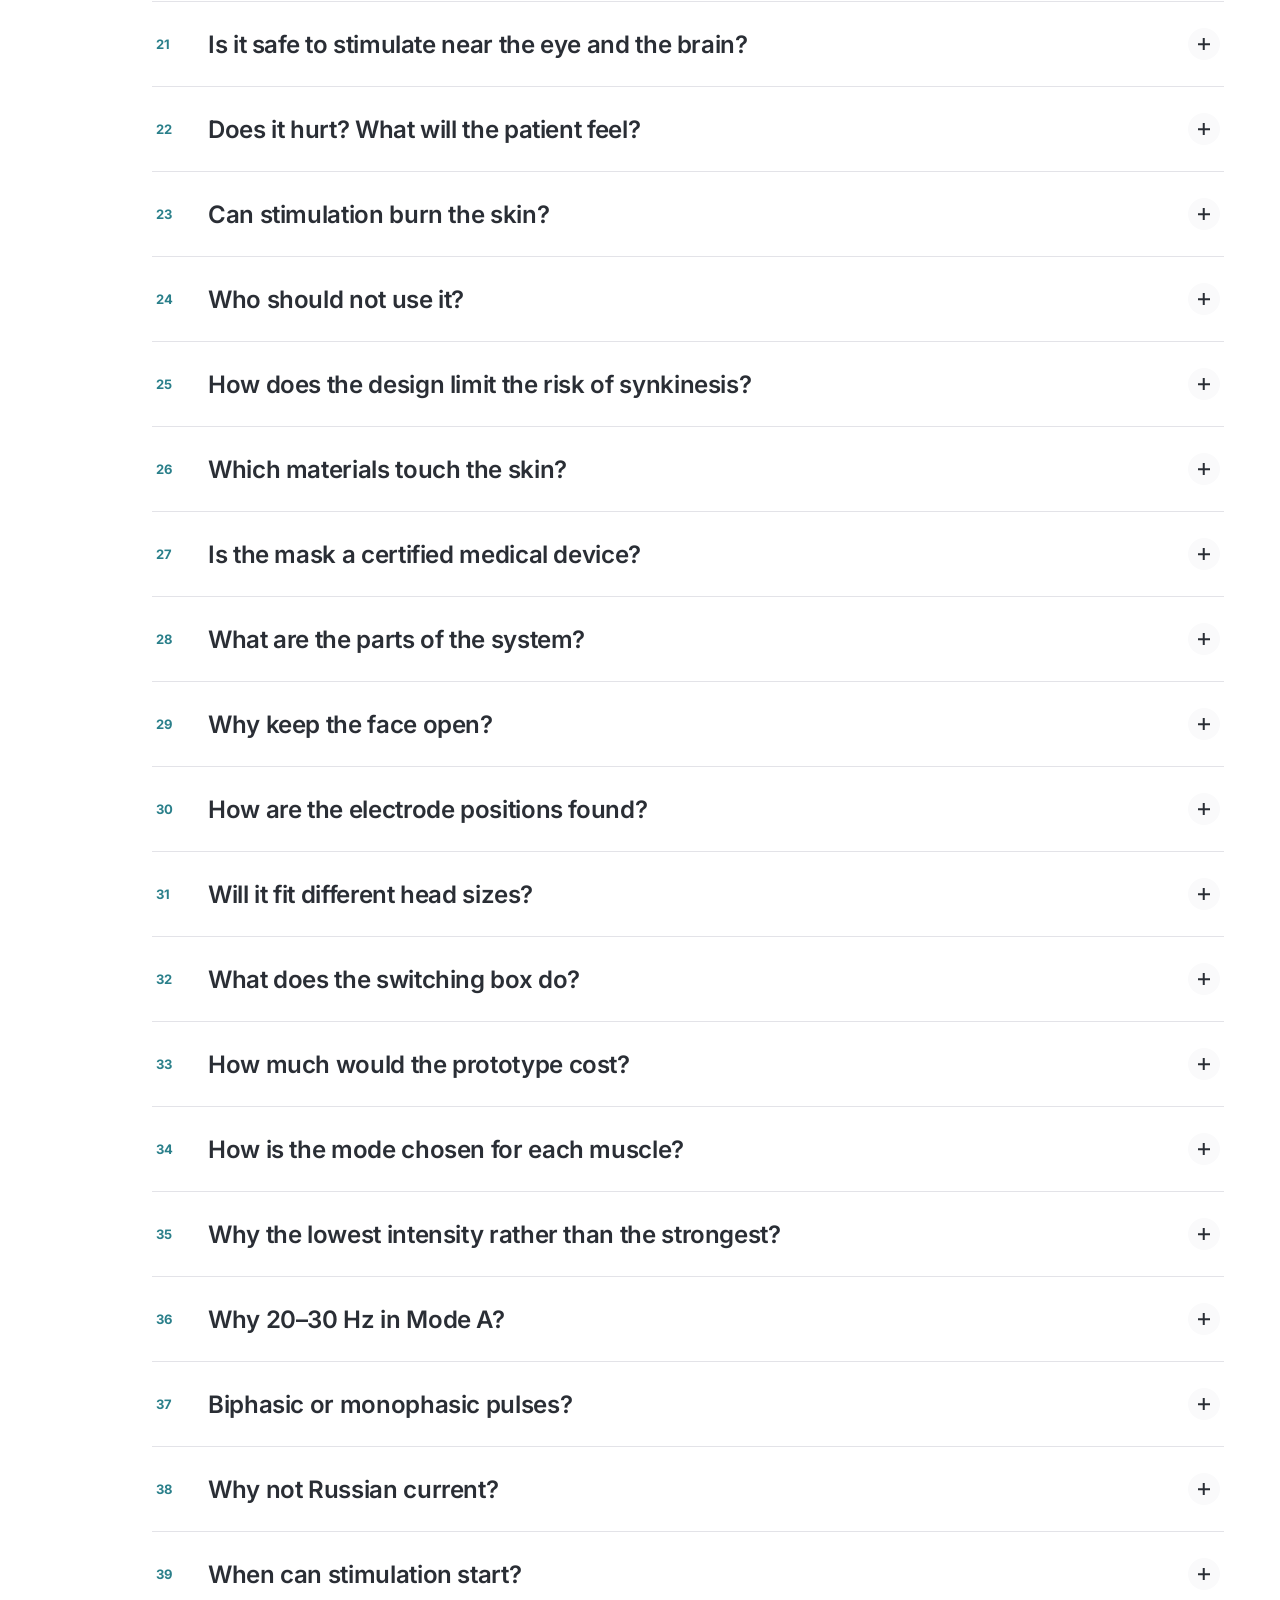
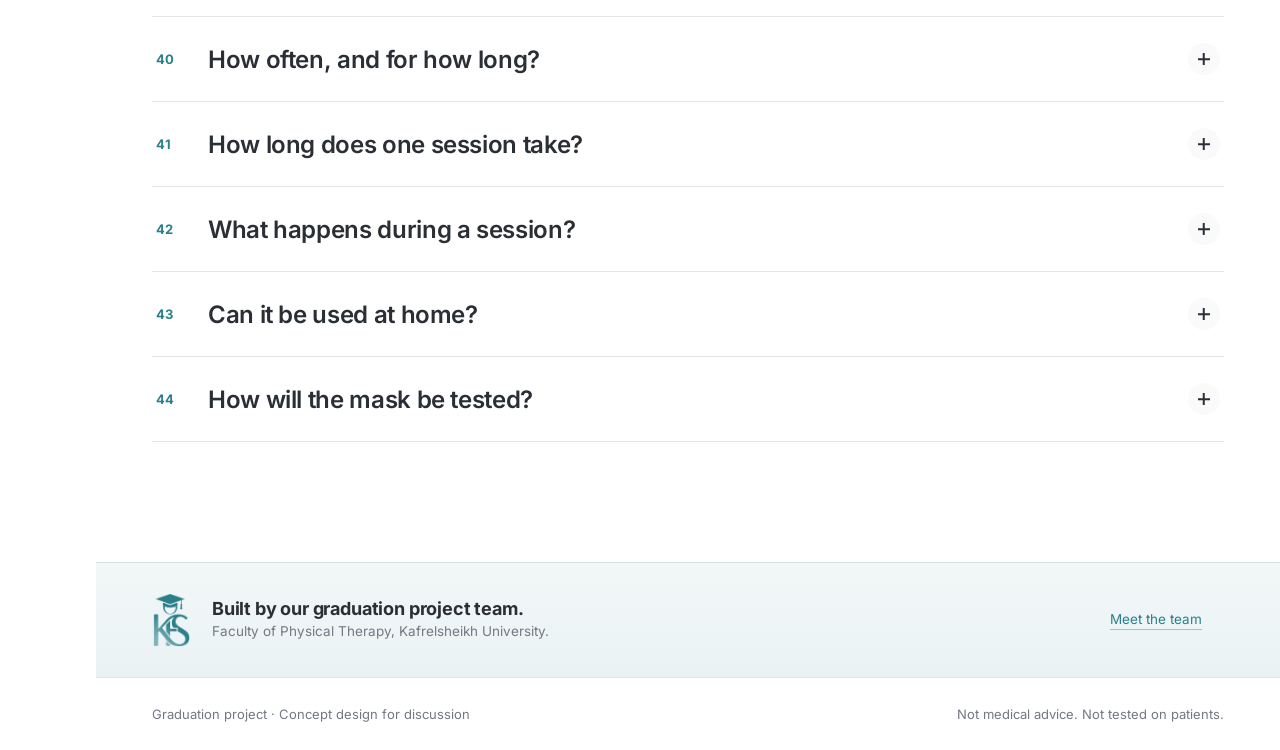
==== commit 74249256: "Evidence: 38 sourced questions with categories and search; data corrections from the v22 audit Co-Au" ====
--- a/evidence.html
+++ b/evidence.html
@@ -9,7 +9,7 @@
 <link rel="icon" type="image/png" sizes="64x64" href="assets/favicon.png?v=a476ad0a67">
 <link rel="apple-touch-icon" href="assets/apple-touch-icon.png?v=b7cd9663cc">
 <link rel="preload" href="assets/fonts/inter-latin-400-normal.woff2" as="font" type="font/woff2" crossorigin>
-<link rel="stylesheet" href="assets/site.css?v=74e8572d89">
+<link rel="stylesheet" href="assets/site.css?v=b1583a740e">
 
 </head>
 <body>
@@ -50,10 +50,23 @@
   <ol class="refs" id="reflist"></ol>
   <p class="note ltr" id="stdnote" style="margin-top:20px;text-align:left"></p>
 </div></section>
+
+<section class="sec faqx" id="faq"><div class="wrap">
+  <p class="eyebrow rv" data-i="fxE"></p>
+  <h2 class="sec-h rv" data-i="fxT"></h2>
+  <p class="fxlede rv" data-i="fxP"></p>
+  <div class="fxbar rv">
+    <div class="fxchips" id="fxchips" role="group"></div>
+    <div class="rfind fxfind"><svg viewBox="0 0 24 24" aria-hidden="true"><circle cx="11" cy="11" r="6.5"/><path d="M16 16l4.5 4.5"/></svg><input id="fxq" type="search" autocomplete="off" data-ia="placeholder:fxQ" aria-label="Search questions"><span id="fxn" class="num"></span></div>
+  </div>
+  <div class="acc fxlist" id="fxlist"></div>
+  <p class="fxnone" id="fxnone" hidden data-i="fxN"></p>
+</div></section>
 </main>
 <script type="module">
-import { initSite, $ } from './assets/site.js?v=6714d5644d';
-import { REFS, STD } from './assets/refs.js?v=978749d49b';
+import { initSite, $, $$, cite } from './assets/site.js?v=7d9ad74aff';
+import { FAQ, CATS } from './assets/faq.js?v=0c6b5a0428';
+import { REFS, STD } from './assets/refs.js?v=85aacf6437';
 const esc = s => s.replace(/&/g, '&amp;').replace(/</g, '&lt;');
 const fmtRef = (r, i) => {
   const urlM = r.match(/https?:\/\/[^\s]+[^\s.,;)]/); const url = urlM ? urlM[0] : '';
@@ -68,7 +81,7 @@
 const rq = $('#rq'), rn = $('#rn'), items = [...document.querySelectorAll('#reflist li')];
 const filt = () => { const q = rq.value.trim().toLowerCase(); let n = 0; items.forEach(li => { const ok = !q || li.dataset.q.includes(q); li.hidden = !ok; n += ok; }); rn.textContent = q ? n + ' / ' + items.length : items.length; };
 rq.addEventListener('input', filt); filt();
-document.querySelectorAll('.acc summary').forEach((s, i) => s.insertAdjacentHTML('afterbegin', `<b class="qn num">${String(i + 1).padStart(2, '0')}</b>`));
+document.querySelectorAll('.acc:not(.fxlist) summary').forEach((s, i) => s.insertAdjacentHTML('afterbegin', `<b class="qn num">${String(i + 1).padStart(2, '0')}</b>`));
 $('#stdnote').textContent = STD;
 const T = {
  en: {
@@ -80,7 +93,7 @@
   ciL: 'favours stimulation', ciR: 'favours usual care',
   ciCap: 'Risk of incomplete recovery, add-on stimulation vs usual care: risk ratio 0.65 (95% CI 0.48–0.88), moderate certainty [[Choi2026]]. Values below 1 favour stimulation.',
   q3: 'Can stimulation cause synkinesis?',
-  a3: '<p>It is a known concern. Stimulation could reinforce misdirected nerve regrowth, which is why selective, well-controlled stimulation and monitoring for synkinesis matter [[Yoo2023]].</p><p>A 2026 review of six studies found that stimulation appeared to help overall facial function <strong>without significant extra risk of synkinesis</strong>, while calling for more research [[Eberly2026]]. In contrast, a 2026 cohort of 317 patients with severe Bell’s palsy linked <strong>non-selective</strong> stimulation with higher synkinesis scores, most of all when it was started in the acute phase [[Jung2026]].</p>',
+  a3: '<p>It is a known concern. Stimulation could reinforce misdirected nerve regrowth, which is why selective, well-controlled stimulation and monitoring for synkinesis matter [[Yoo2023]].</p><p>A 2026 review of six studies found that stimulation appeared to help overall facial function <strong>without significant extra risk of synkinesis</strong>, while calling for more research [[Eberly2026]]. In contrast, a 2026 cohort of 317 patients with severe Bell’s palsy who developed synkinesis linked <strong>non-selective</strong> stimulation with higher synkinesis scores, most of all when it was started in the acute phase [[Jung2026]].</p>',
   q4: 'How does it compare with exercise and acupuncture?',
   a4: '<p><strong>Exercise has the more consistent evidence.</strong> A Cochrane review found low-quality evidence that tailored facial exercises help [[Teixeira2011]]; a 2022 update added seven trials, and all four high-quality ones were positive [[Khan2022]]. In the analyses behind the 2026 Korean guideline, facial rehabilitation raised the Sunnybrook score by about 11.9 points, above the 10-point minimal clinically important difference [[Lee2026]].</p><p>Acupuncture has many reviews, but of low quality: of 17 systematic reviews, 14 were rated very low and 3 low [[Huang2025]], and neither the American nor the Brazilian guideline recommends it [[Baugh2013,Pauna2024]].</p><p>That is why the mask is designed to <strong>add to</strong> exercise therapy, not replace it.</p>',
   q5: 'How many contractions, and in what order?',
@@ -88,6 +101,7 @@
   q6: 'Has the mask been tested?',
   a6: '<p><strong>Not yet.</strong> The project covers the evidence review, the design requirements and a concept design. No bench or clinical testing has been done. Any study on volunteers or patients would need ethics approval and clinical supervision, and the device is meant as a rehabilitation aid used under a clinician’s control, alongside medical treatment and exercise therapy.</p>',
   more: 'Want the full detail — stimulation parameters, safety and the verification plan? Read the two papers on the Papers page.',
+  fxE: 'More questions', fxT: 'Everything people ask.', fxP: 'Short answers on the condition, the evidence, safety, the mask, its settings and the sessions — each one from the project report, with its sources.', fxQ: 'Search the questions', fxN: 'No question matches. Try another word.',
   rQ: 'Search authors, titles or years', rE: 'Sources', rT: 'References', rP: 'The complete reference list of the project report — 113 sources, in alphabetical order. Numbers on this site point to this list.',
  },
  ar: {
@@ -99,7 +113,7 @@
   ciL: 'لصالح التحفيز', ciR: 'لصالح الرعاية المعتادة',
   ciCap: 'خطر عدم التعافي الكامل، التحفيز الإضافي مقابل الرعاية المعتادة: نسبة الخطر 0.65 (فاصل الثقة 95%: 0.48–0.88)، بدرجة يقين متوسطة [[Choi2026]]. القيم الأقل من 1 لصالح التحفيز.',
   q3: 'هل يمكن أن يسبب التحفيز حركات مصاحبة (synkinesis)؟',
-  a3: '<p>هذا قلق معروف. قد يعزّز التحفيز نموّ الألياف العصبية في الاتجاه الخاطئ، ولذلك يهمّ أن يكون التحفيز انتقائيًا ومضبوطًا، مع متابعة ظهور الحركات المصاحبة [[Yoo2023]].</p><p>وجدت مراجعة عام 2026 لست دراسات أن التحفيز بدا مفيدًا لوظيفة الوجه عمومًا <strong>دون خطر إضافي واضح للحركات المصاحبة</strong>، مع الدعوة إلى مزيد من البحث [[Eberly2026]]. وفي المقابل، ربطت دراسة أترابية عام 2026 شملت 317 مريضًا بشلل بِل الشديد بين التحفيز <strong>غير الانتقائي</strong> وارتفاع درجات الحركات المصاحبة، وخاصة عند بدئه في المرحلة الحادة [[Jung2026]].</p>',
+  a3: '<p>هذا قلق معروف. قد يعزّز التحفيز نموّ الألياف العصبية في الاتجاه الخاطئ، ولذلك يهمّ أن يكون التحفيز انتقائيًا ومضبوطًا، مع متابعة ظهور الحركات المصاحبة [[Yoo2023]].</p><p>وجدت مراجعة عام 2026 لست دراسات أن التحفيز بدا مفيدًا لوظيفة الوجه عمومًا <strong>دون خطر إضافي واضح للحركات المصاحبة</strong>، مع الدعوة إلى مزيد من البحث [[Eberly2026]]. وفي المقابل، ربطت دراسة أترابية عام 2026 شملت 317 مريضًا بشلل بِل الشديد ظهرت لديهم حركات مصاحبة بين التحفيز <strong>غير الانتقائي</strong> وارتفاع درجات الحركات المصاحبة، وخاصة عند بدئه في المرحلة الحادة [[Jung2026]].</p>',
   q4: 'كيف يُقارن بالتمارين والوخز بالإبر؟',
   a4: '<p><strong>أدلة التمارين أكثر اتساقًا.</strong> وجدت مراجعة كوكرين أدلة منخفضة الجودة على فائدة تمارين الوجه المصمّمة لكل مريض [[Teixeira2011]]، وأضاف تحديث عام 2022 سبع تجارب، كانت الأربع عالية الجودة منها إيجابية [[Khan2022]]. وفي التحليلات التي بُني عليها الدليل الكوري لعام 2026، رفع تأهيل الوجه درجة Sunnybrook بنحو 11.9 نقطة، وهو أعلى من الحد الأدنى للفرق المهم سريريًا وهو 10 نقاط [[Lee2026]].</p><p>أما الوخز بالإبر فله مراجعات كثيرة لكن جودتها منخفضة: من 17 مراجعة منهجية، قُيّمت 14 بجودة منخفضة جدًا و3 بجودة منخفضة [[Huang2025]]، ولا يوصي به الدليل الأمريكي ولا البرازيلي [[Baugh2013,Pauna2024]].</p><p>ولهذا صُمّم القناع ليكون <strong>إضافة إلى</strong> العلاج بالتمارين، لا بديلًا عنه.</p>',
   q5: 'كم انقباضة، وبأي ترتيب؟',
@@ -107,10 +121,41 @@
   q6: 'هل جُرِّب القناع؟',
   a6: '<p><strong>ليس بعد.</strong> يشمل المشروع مراجعة الأدلة ومتطلبات التصميم وتصميمًا تصوّريًا، ولم تُجرَ أي اختبارات معملية أو سريرية. وأي دراسة على متطوعين أو مرضى تحتاج موافقة لجنة أخلاقيات وإشرافًا سريريًا، والجهاز مقصود به أن يكون وسيلة مساعدة في التأهيل تحت إشراف المعالج، إلى جانب العلاج الطبي والتمارين.</p>',
   more: 'تريد التفاصيل الكاملة، من معاملات التحفيز والسلامة إلى خطة التحقق؟ اقرأ البحثين في صفحة الأبحاث.',
+  fxE: 'أسئلة أخرى', fxT: 'كل ما يُسأل عنه.', fxP: 'إجابات قصيرة عن الحالة والأدلة والسلامة والقناع وإعداداته والجلسات، كلها من تقرير المشروع مع مصادرها.', fxQ: 'ابحث في الأسئلة', fxN: 'لا يوجد سؤال مطابق. جرّب كلمة أخرى.',
   rQ: 'ابحث بالمؤلف أو العنوان أو السنة', rE: 'المصادر', rT: 'المراجع', rP: 'قائمة المراجع الكاملة لتقرير المشروع: 113 مصدرًا مرتّبة أبجديًا. الأرقام في الموقع تشير إلى هذه القائمة.',
  },
 };
-initSite({ page: 'evidence', T, onLang: (l, t) => { $('#ciL').textContent = t.ciL; $('#ciR').textContent = t.ciR; } });
+// ---- more questions: category chips + search over a long list ----
+const base = document.querySelectorAll('.acc:not(.fxlist) details').length;
+let fxCat = 'all', fxL = 'en';
+const plain = h => h.replace(/\[\[[^\]]*\]\]/g, '').replace(/<[^>]+>/g, ' ').toLowerCase();
+function fxRender() {
+  const list = FAQ[fxL], C = CATS[fxL], cats = ['all', ...new Set(list.map(q => q[0]))];
+  $('#fxchips').innerHTML = cats.map(c => `<button type="button" data-c="${c}" aria-pressed="${c === fxCat}">${C[c]}<span class="num">${c === 'all' ? list.length : list.filter(q => q[0] === c).length}</span></button>`).join('');
+  $('#fxlist').innerHTML = list.map(([c, q, a], i) => `<details data-c="${c}" data-q="${plain(q + ' ' + a).replace(/"/g, '')}"><summary><b class="qn num">${String(base + i + 1).padStart(2, '0')}</b><span>${q}</span><i aria-hidden="true"></i></summary><div class="body"><span class="fxtag">${C[c]}</span>${cite(a)}</div></details>`).join('');
+  if (fxL === 'ar') isolateLatin($('#fxlist'));
+  $$('#fxchips button').forEach(b => b.onclick = () => { fxCat = b.dataset.c; $$('#fxchips button').forEach(x => x.setAttribute('aria-pressed', x === b)); fxFilter(); });
+  fxFilter();
+}
+// keep English terms (and their brackets) in their own direction inside Arabic text
+function isolateLatin(root) {
+  const w = document.createTreeWalker(root, NodeFilter.SHOW_TEXT), nodes = [];
+  while (w.nextNode()) { const n = w.currentNode; if (/[A-Za-z]/.test(n.nodeValue) && !n.parentElement.closest('sup,bdi,.qn')) nodes.push(n); }
+  for (const n of nodes) {
+    const parts = n.nodeValue.split(/([A-Za-z][A-Za-z0-9.\/\- ]*[A-Za-z0-9.]|[A-Za-z])/);
+    if (parts.length < 2) continue;
+    const f = document.createDocumentFragment();
+    parts.forEach((p, i) => { if (i % 2) { const b = document.createElement('bdi'); b.textContent = p; f.appendChild(b); } else if (p) f.appendChild(document.createTextNode(p)); });
+    n.replaceWith(f);
+  }
+}
+function fxFilter() {
+  const q = $('#fxq').value.trim().toLowerCase(); let n = 0;
+  $$('#fxlist details').forEach(d => { const ok = (fxCat === 'all' || d.dataset.c === fxCat) && (!q || d.dataset.q.includes(q)); d.hidden = !ok; n += ok; });
+  $('#fxn').textContent = n; $('#fxnone').hidden = n > 0;
+}
+$('#fxq').addEventListener('input', fxFilter);
+initSite({ page: 'evidence', T, onLang: (l, t) => { $('#ciL').textContent = t.ciL; $('#ciR').textContent = t.ciR; fxL = l; fxRender(); } });
 // animate the CI bar when the answer opens
 document.querySelectorAll('.acc details').forEach(d => d.addEventListener('toggle', () => { if (d.open) { const g = d.querySelector('#ciBar'); if (g) { g.style.transition = 'none'; g.style.opacity = 0; g.style.transform = 'scaleX(.2)'; g.style.transformOrigin = '197px 50px'; requestAnimationFrame(() => { g.style.transition = 'opacity .8s, transform .9s cubic-bezier(.2,.7,.2,1)'; g.style.opacity = 1; g.style.transform = 'none'; }); } } }));
 if (location.hash.startsWith('#r-')) { const li = document.querySelector(location.hash); li && li.scrollIntoView(); }
--- a/assets/site.css
+++ b/assets/site.css
@@ -1810,7 +1810,8 @@
 :root[dir="rtl"] .steps .bar,:root[dir="rtl"] .steps .fill,:root[dir="rtl"] .steps::after{transform-origin:right!important}
 /* vault: the tile fills its column and never grows wider than it (longer Arabic text made it overflow) */
 @media (min-width:821px){.vslide>.vtile{aspect-ratio:auto!important;width:100%;min-width:0;min-height:clamp(300px,34vw,440px);height:100%}}
-.vslide{grid-template-columns:minmax(0,44%) minmax(0,1fr)!important}
+@media (min-width:821px){.vslide{grid-template-columns:minmax(0,44%) minmax(0,1fr)!important}}
+@media (max-width:820px){.vslide{grid-template-columns:minmax(0,1fr)!important}.vslide>.vtile{width:100%;min-width:0}}
 /* Arabic facts: right-aligned, and the Arabic words share the sans face so "1 من كل 60" reads as one figure */
 :root[dir="rtl"] .fact .v,:root[dir="rtl"] .stats .v{text-align:right}
 :root[lang="ar"] .fact .v{font-family:"Inter","IBM Plex Sans Arabic",sans-serif!important;font-weight:600;word-spacing:.04em}
@@ -1922,8 +1923,6 @@
 .ld3d span{font-size:12px;letter-spacing:.02em;color:var(--ink2)}
 .ld3d i::after{content:none}
 @media (max-width:820px){.ld3d{left:50%!important;top:56%}}
-/* turntables: second layer for frame cross-fading */
-.turn>.tb{position:absolute;inset:0;background-repeat:no-repeat;opacity:0;pointer-events:none;will-change:opacity}
 .turn{will-change:background-position}
 /* keep the fixed grain on its own compositor layer so moving content never repaints it */
 body::after{transform:translateZ(0);will-change:transform;backface-visibility:hidden}
@@ -1945,3 +1944,30 @@
   nav#nav .seg button+button{transform-origin:center}
   @media (prefers-reduced-motion:reduce){nav#nav .seg,nav#nav .seg button{transition:none}}
 }
+
+/* ---------- evidence: more questions ---------- */
+.faqx{padding-top:24px;padding-bottom:96px}
+.faqx .sec-h{margin-bottom:10px}
+.fxlede{max-width:62ch;color:var(--ink2);font-size:16px;line-height:1.65;margin:0 0 26px}
+.fxbar{display:flex;align-items:center;gap:16px;flex-wrap:wrap;margin-bottom:22px}
+.fxchips{display:flex;gap:6px;flex-wrap:wrap;flex:1 1 auto;min-width:0}
+.fxchips button{appearance:none;border:1px solid color-mix(in srgb,#1F3A5F 12%,transparent);background:#fff;color:var(--ink2);font:inherit;font-size:13.5px;font-weight:550;padding:7px 12px 7px 14px;border-radius:999px;cursor:pointer;display:inline-flex;align-items:center;gap:8px;transition:background .25s,color .25s,border-color .25s;-webkit-tap-highlight-color:transparent}
+.fxchips button span{font-size:11.5px;color:var(--ink3,#737883);font-weight:600}
+.fxchips button:hover{border-color:color-mix(in srgb,#1F3A5F 28%,transparent);color:#1F3A5F}
+.fxchips button[aria-pressed="true"]{background:#1F3A5F;border-color:#1F3A5F;color:#fff}
+.fxchips button[aria-pressed="true"] span{color:color-mix(in srgb,#fff 70%,transparent)}
+.fxfind{flex:0 1 300px;margin:0!important}
+.fxlist details[hidden]{display:none}
+.fxtag{display:inline-block;font-size:11px;letter-spacing:.08em;text-transform:uppercase;color:#2A7F8A;font-weight:650;margin-bottom:8px}
+:root[dir=rtl] .fxtag{letter-spacing:0;text-transform:none;font-size:12.5px}
+.fxlist .body ol{padding-inline-start:1.3em;margin:.4em 0}
+.fxlist .body ol li{margin:.25em 0}
+.fxnone{color:var(--ink2);padding:24px 0;text-align:center}
+@media (max-width:820px){
+  .fxbar{flex-direction:column;flex-wrap:nowrap;align-items:stretch;gap:12px}
+  .fxfind{width:100%;max-width:none;box-sizing:border-box}
+  .fxchips{flex-wrap:nowrap;overflow-x:auto;scrollbar-width:none;margin-inline:-16px;padding-inline:16px;scroll-padding-inline:16px;mask-image:linear-gradient(90deg,transparent 0,#000 16px,#000 calc(100% - 16px),transparent 100%)}
+  .fxchips::-webkit-scrollbar{display:none}
+  .fxchips button{flex:none}
+  .fxfind{flex:1 1 auto}
+}
